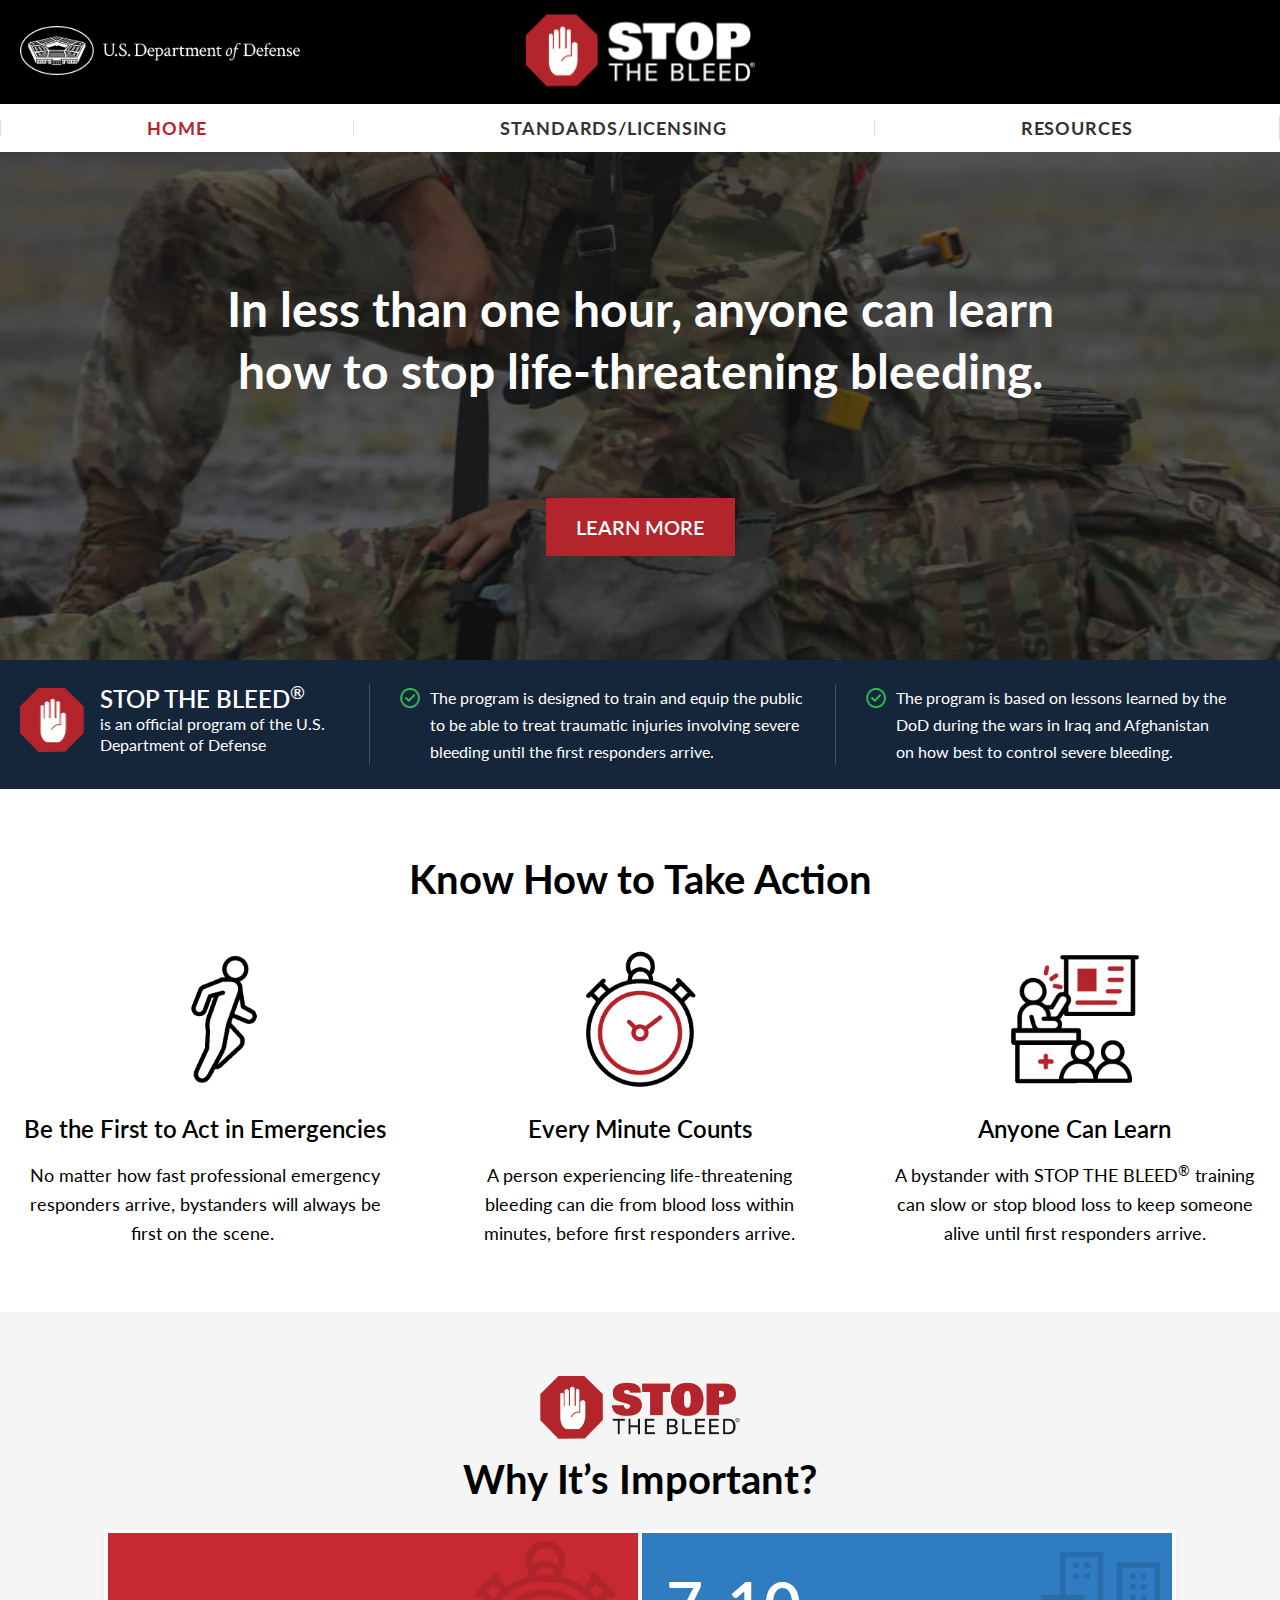
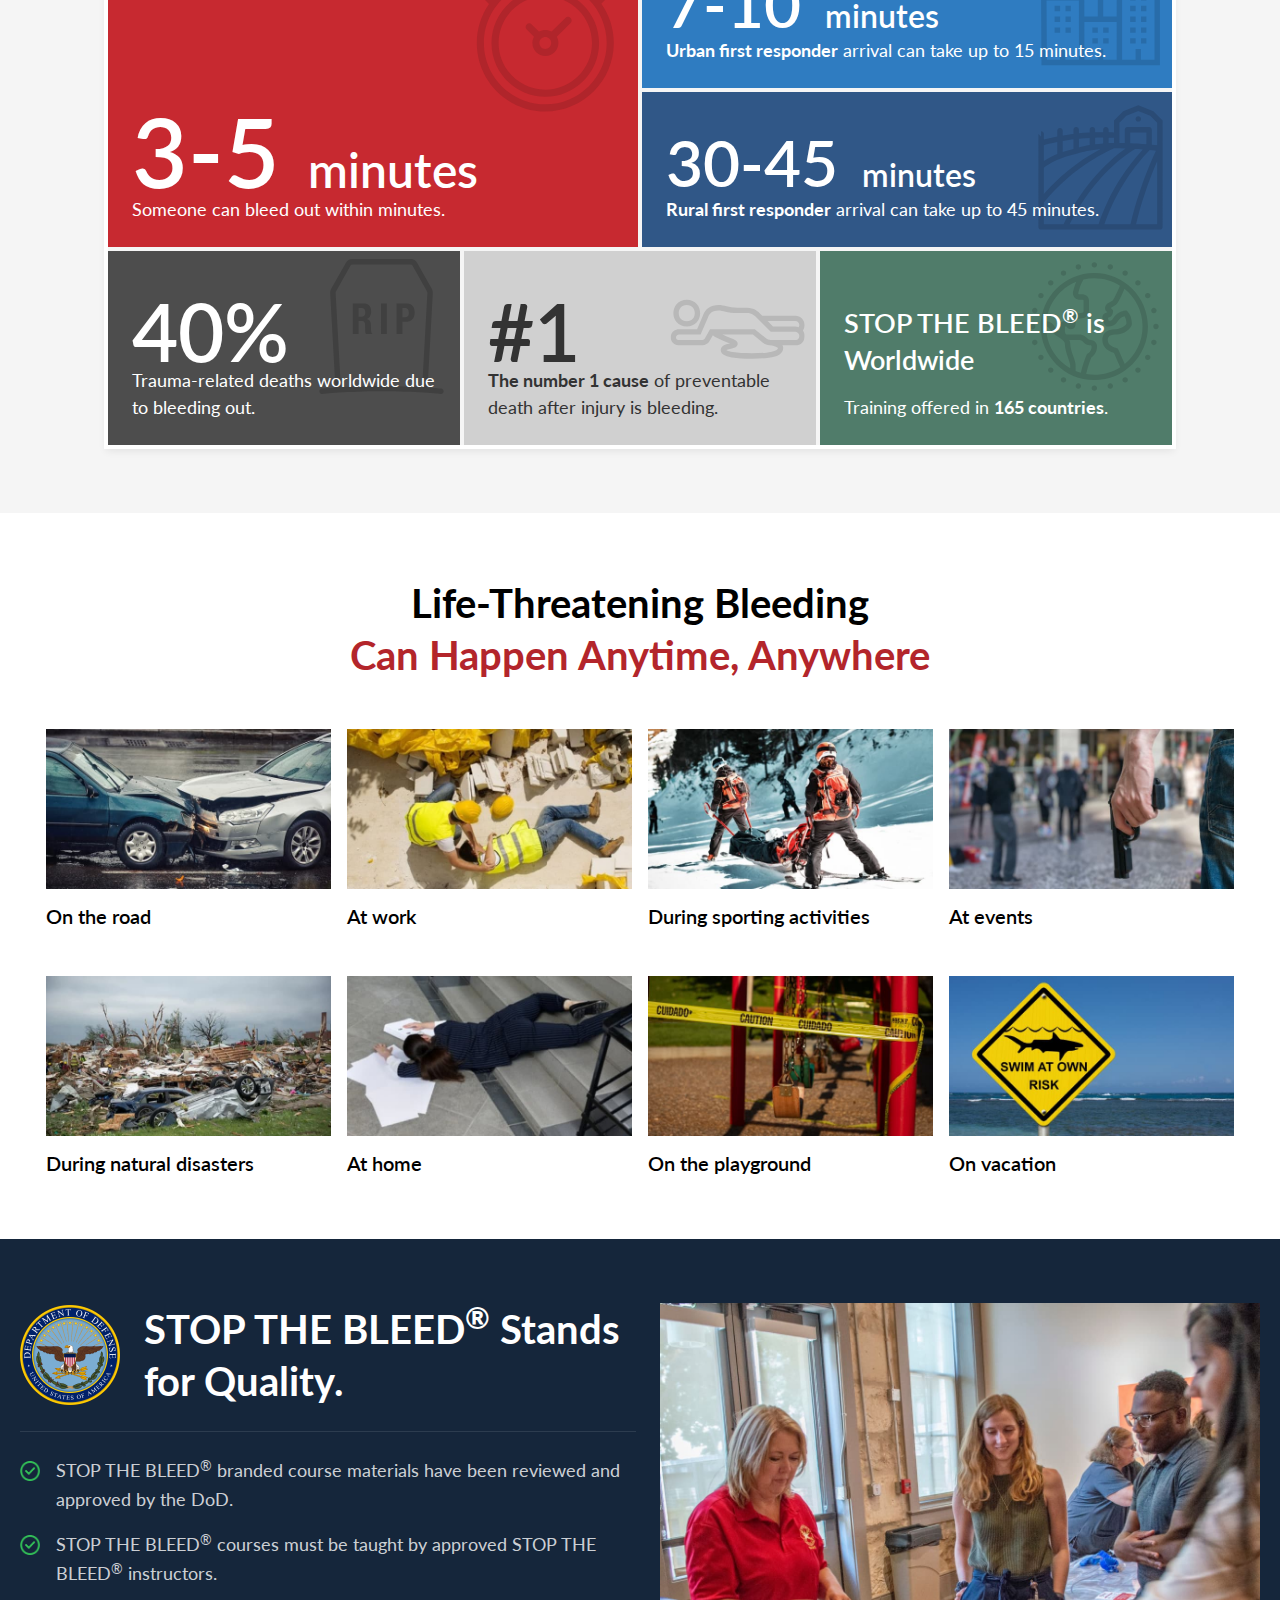
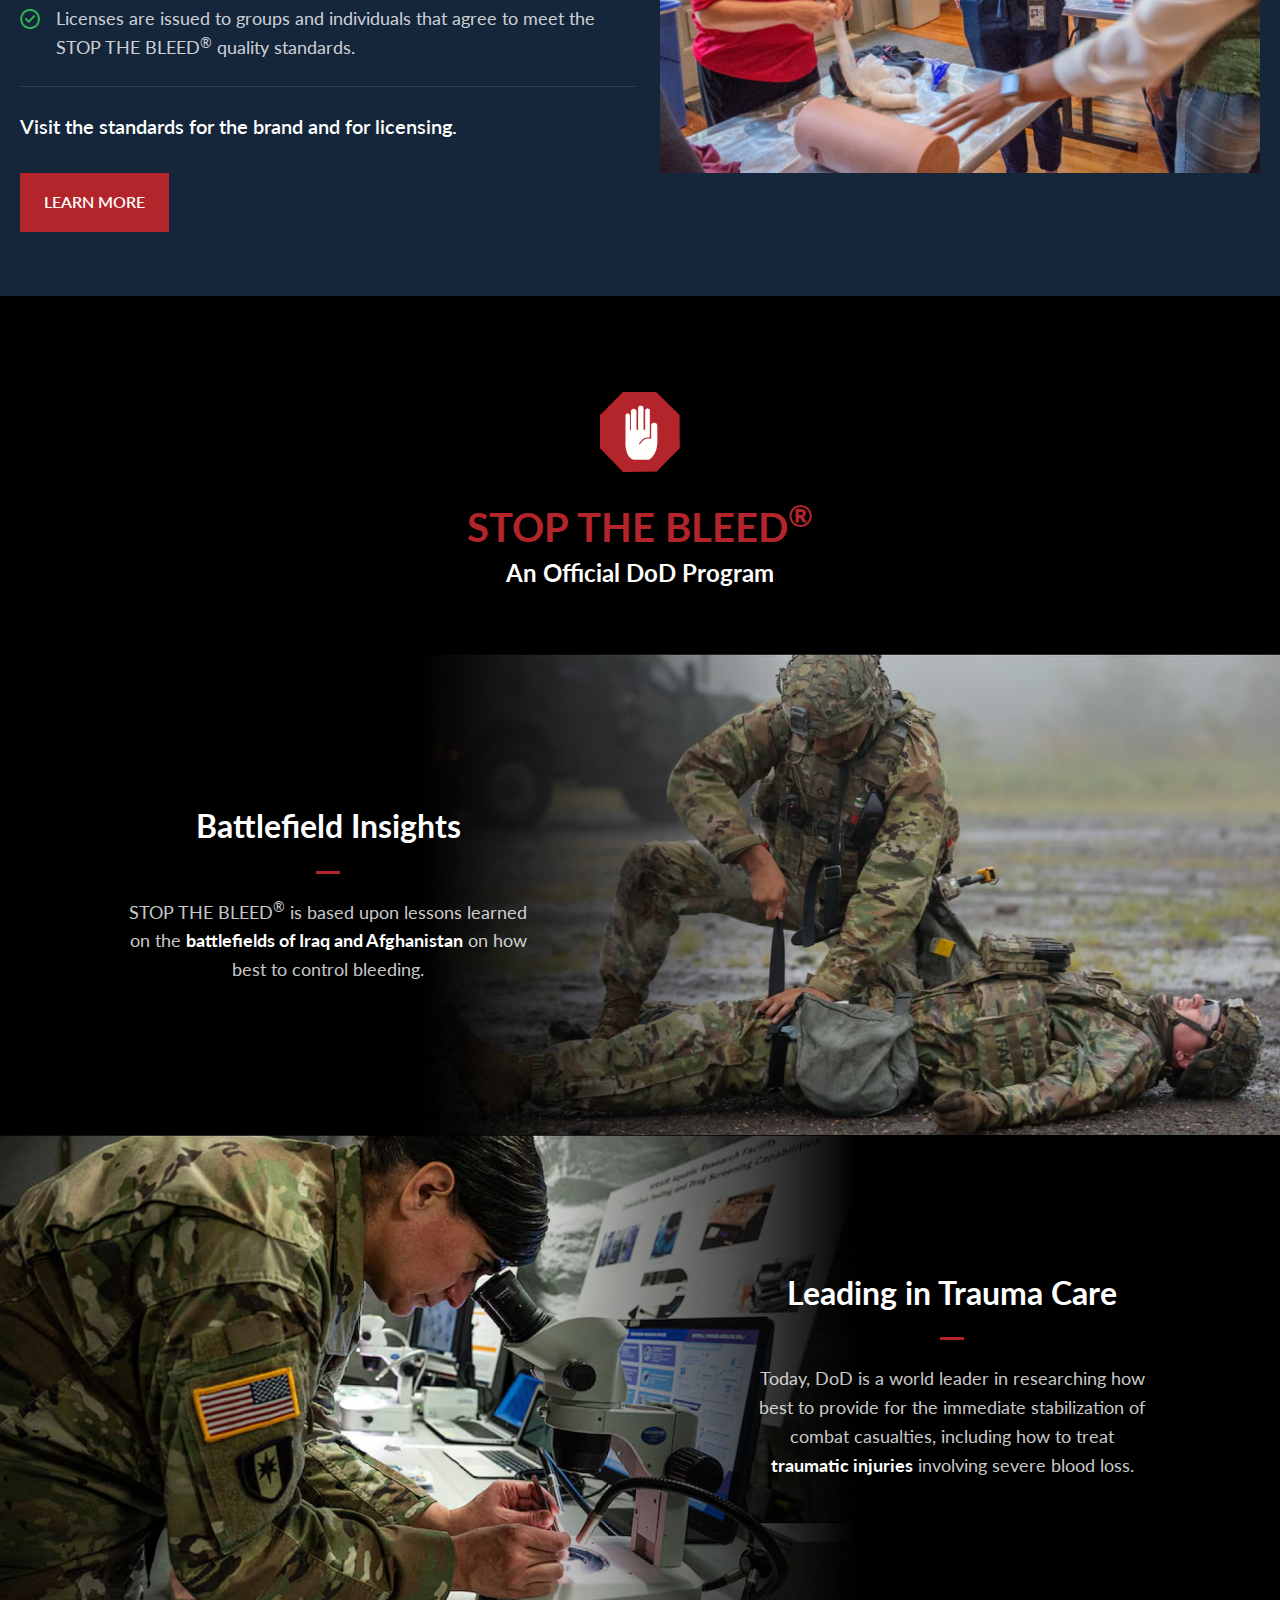
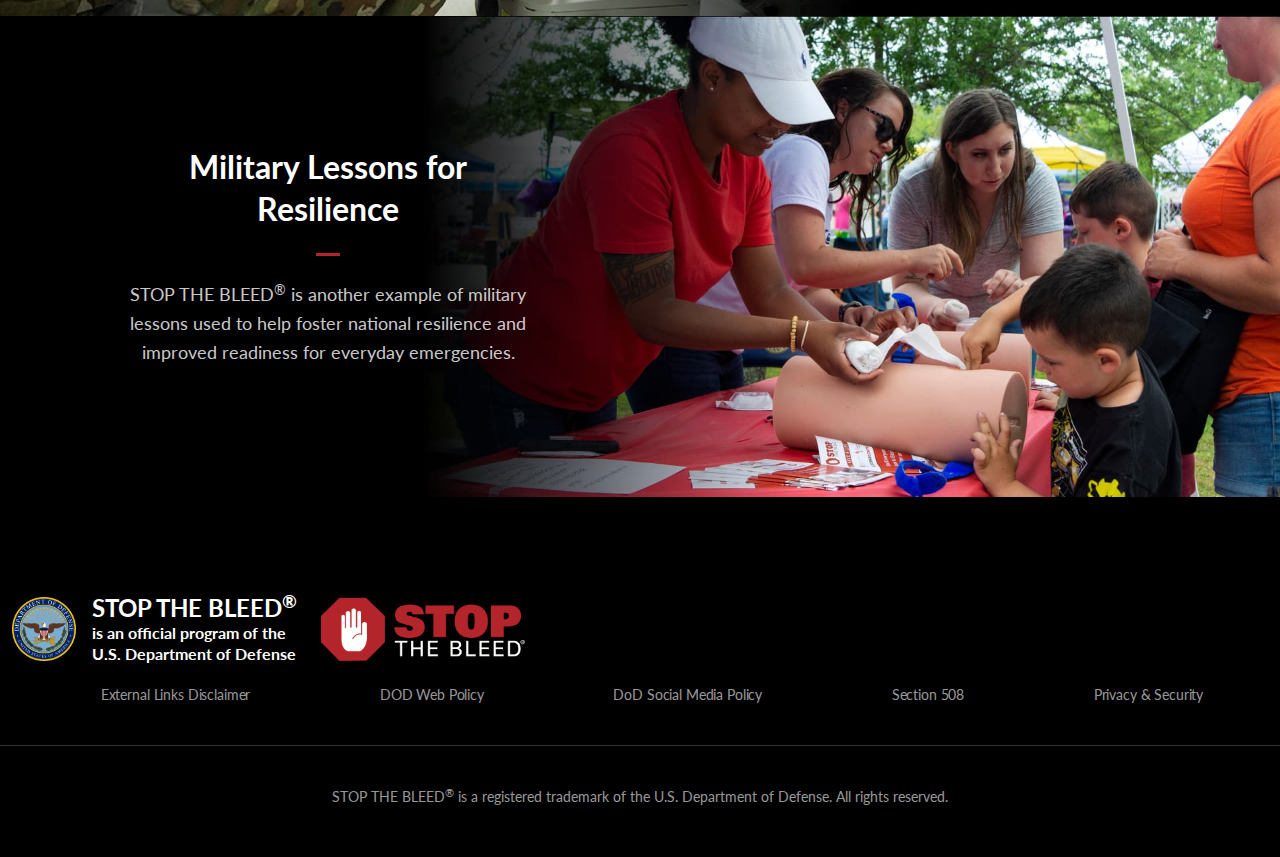
==== index.html @ 4633b347 "experimenting link tag (latest)" ====
<!doctype html>
<html lang="en-US">
<head>
<!-- Google Tag Manager -->
<script>(function(w,d,s,l,i){w[l]=w[l]||[];w[l].push({'gtm.start':
new Date().getTime(),event:'gtm.js'});var f=d.getElementsByTagName(s)[0],
j=d.createElement(s),dl=l!='dataLayer'?'&l='+l:'';j.async=true;j.src=
'https://www.googletagmanager.com/gtm.js?id='+i+dl;f.parentNode.insertBefore(j,f);
})(window,document,'script','dataLayer','GTM-W4WP4XMF');</script>
<!-- End Google Tag Manager -->
<meta charset="UTF-8">
<title>DoD STOP THE BLEED®</title>
<meta name="description" content="STOP THE BLEED® is an official program of the U.S. Department of Defense (DoD)">
<meta name="keywords" content="STOP THE BLEED®, U.S. Department of Defense, DoD">
<meta name="viewport" content="width=device-width,initial-scale=1.0">
<meta name="format-detection" content="telephone=no,email=no,address=no">
<link rel="icon" href="https://www.dodstopthebleed.org/img/favicon.ico" />
<link rel="apple-touch-icon" href="https://www.dodstopthebleed.org/img/favicon.png" />
<link rel="canonical" href="https://www.dodstopthebleed.org/" />

<!-- OGP -->
<meta property="og:url" content="https://www.dodstopthebleed.org">
<meta property="og:type" content="website">
<meta property="og:title" content="DoD STOP THE BLEED®">
<meta property="og:description" content="STOP THE BLEED® is an official program of the U.S. Department of Defense (DoD)">
<meta property="og:site_name" content="DoD STOP THE BLEED®">
<meta property="og:image" content="https://www.dodstopthebleed.org/img/stbimg.jpg">
<meta property="og:locale" content="en_US">

<!-- Import Google Fonts -->
<style>
@import url('https://fonts.googleapis.com/css2?family=Lato:ital,wght@0,100;0,300;0,400;0,700;0,900;1,100;1,300;1,400;1,700;1,900&display=swap');
</style>

<!-- Import CSS -->
<link href="css/reset.css" rel="stylesheet" type="text/css">
<link href="css/style.css" rel="stylesheet" type="text/css">

<!-- Import jquery and scripts --> 
<script src="https://code.jquery.com/jquery-1.12.4.min.js"></script> 
<script src="js/menu.js"></script>
<!-- Google tag (gtag.js) -->
<script async src="https://www.googletagmanager.com/gtag/js?id=G-KY23160KFX"></script>
<script>
  window.dataLayer = window.dataLayer || [];
  function gtag(){dataLayer.push(arguments);}
  gtag('js', new Date());

  gtag('config', 'G-KY23160KFX');
</script>
</head>
<body>
<!-- Google Tag Manager (noscript) -->
<noscript><iframe src="https://www.googletagmanager.com/ns.html?id=GTM-W4WP4XMF"
height="0" width="0" style="display:none;visibility:hidden"></iframe></noscript>
<!-- End Google Tag Manager (noscript) -->
<!-- modal window -->  
<div class="menu-icon"><img src="img/menu_icon.svg" alt="menu"/></div>
<div class="slide_modal">
  <nav class="slide-menu">
    <button class="close-btn"><img src="img/close_icon.svg" alt="Close the menu"/></button>
    <ul>
      <li><a href="index.html" title="DoD STOP THE BLEED® - Home"　ontouchstart>Home</a></li>
      <li><a href="dod-stop-the-bleed-standards.html" title="DoD STOP THE BLEED® - Standards/Licenses" ontouchstart>Standards/Licensing</a></li>
      <li><a href="dod-stop-the-bleed-resources.html" title="DoD STOP THE BLEED® - Resources" ontouchstart>Resources</a></li>
    </ul>
    <ul>
      <li><a href="dod-stop-the-bleed-external-links-disclaimer.html" title="Links Disclaimer">External Links Disclaimer</a></li>
      <li><a href="https://dodcio.defense.gov/DoD-Web-Policy/" title="DOD Web Policy">DOD Web Policy</a></li>
      <li><a href="https://www.defense.gov/social-media-policy/" target="_blank" title="DoD Social Media Policy" >DoD Social Media Policy</a></li>
      <li><a href="https://dodcio.defense.gov/DoDSection508/Std_Stmt.aspx" target="_blank" title="Section 508" >Section 508</a></li>
      <li><a href="dod-stop-the-bleed-privacy-security.html" title="Privacy and Security">Privacy &amp; Security</a></li>
    </ul>
    <div class="dodstb">
      <p><span class="title">STOP THE BLEED<sup>&#174;</sup></span>is an official program of the U.S. Department of Defense</p>
    </div>
    <p class="copy">STOP THE BLEED<sup>&#174;</sup> is a registered trademark of the U.S. Department of Defense. All rights reserved.</p>
  </nav>
</div>
<div class="header">
  <div class="dodlogo"><a href="https://www.defense.gov/" title="U.S. Department of Defense"><img src="img/logo_dod.png" width="734" height="128" alt="U.S. Department of Defense"></a></div>
  <div class="stblogo"><a href="index.html" title="DoD STOP THE BLEED®"><img src="img/logo_stb.png" width="462" height="144" alt=""></a></div>
</div>
<div class="header_menu">
  <ul>
    <li class="active"><strong>Home</strong></li>
    <li><a href="dod-stop-the-bleed-standards.html" title="DoD STOP THE BLEED® - Standards/Licenses"><strong>Standards/Licensing</strong></a></li>
    <li><a href="dod-stop-the-bleed-resources.html" title="DoD STOP THE BLEED® - Resources"><strong>Resources</strong></a></li>
  </ul>
</div>
<div class="main_cont">
  <h1>In less than one hour, anyone can learn <br>
    how to stop life-threatening bleeding.</h1>
  <p><a class="red-button" href="dod-stop-the-bleed-resources.html" title="DoD STOP THE BLEED® - Resources">Learn more</a></p>
  <div class="main_points">
    <div class="child"> <img src="img/stb_icon.png" width="129" height="128" alt="">
      <p><span class="title">STOP THE BLEED<sup>&#174;</sup></span>is an official program of the U.S. Department of Defense</p>
    </div>
    <div class="child">
      <p>The program is designed to train and equip the public to be able to treat traumatic injuries involving severe bleeding until the first responders arrive. </p>
    </div>
    <div class="child">
      <p>The program is based on lessons learned by the DoD during the wars in Iraq and Afghanistan on how best to control severe bleeding.</p>
    </div>
  </div>
</div>
<div class="takeaction">
  <h2>Know How to Take Action</h2>
  <div> <img src="img/index/action-1.gif" width="500" height="500" alt="Be the First to Act in Emergencies" title="Be the First to Act in Emergencies">
    <h3>Be the First to Act in Emergencies</h3>
    <p>No matter how fast professional emergency responders arrive, bystanders will always be first on the scene. </p>
  </div>
  <div> <img src="img/index/action-2.gif" width="500" height="500" alt="Every Minute Counts" title="Every Minute Counts">
    <h3>Every Minute Counts</h3>
    <p>A person experiencing life-threatening bleeding can die from blood loss within minutes, before first responders arrive.</p>
  </div>
  <div> <img src="img/index/action-3.gif" width="500" height="500" alt="Anyone Can Learn" title="Anyone Can Learn">
    <h3>Anyone Can Learn</h3>
    <p>A bystander with STOP THE BLEED<sup>&#174;</sup> training can slow or stop blood loss to keep someone alive until first responders arrive.</p>
  </div>
</div>
<div class="whyimportant"> <img class="stb" src="img/index/stb.png" width="703" height="220" alt="STOP THE BLEED®" title="DoD STOP THE BLEED®">
  <h2>Why It’s Important?</h2>
  <div class="container">
    <div class="important1">
      <h3><span>3-5</span> minutes</h3>
      <p>Someone can bleed out within minutes.</p>
    </div>
    <div class="important2">
      <h3><span>7-10</span> minutes</h3>
      <p><strong>Urban first responder</strong> arrival can take up to 15 minutes.</p>
    </div>
    <div class="important3">
      <h3><span>30-45</span> minutes</h3>
      <p><strong>Rural first responder</strong> arrival can take up to 45 minutes.</p>
    </div>
    <div class="important4">
      <h3><span>40%</span></h3>
      <p>Trauma-related deaths worldwide due to bleeding out.</p>
    </div>
    <div class="important5">
      <h3><span>#1</span></h3>
      <p><strong>The number 1 cause</strong> of preventable death after injury is bleeding.</p>
    </div>
    <div class="important6">
      <h3><span>STOP THE BLEED<sup>&#174;</sup> is Worldwide</span></h3>
      <p>Training offered in <strong>165 countries</strong>.</p>
    </div>
  </div>
</div>
<div class="ltb">
  <h2>Life-Threatening Bleeding <span>Can Happen Anytime, Anywhere</span></h2>
  <ul>
    <li><img src="img/index/threat_1.jpg" width="616" height="346" alt="The image for On the road" title="On the road">On the road</li>
    <li><img src="img/index/threat_2.jpg" width="616" height="346" alt="The image for At work" title="At work">At work</li>
    <li><img src="img/index/threat_3.jpg" width="616" height="346" alt="The image for During sporting activities" title="During sporting activities">During sporting activities</li>
    <li><img src="img/index/threat_4.jpg" width="616" height="346" alt="The image for At events" title="At events">At events</li>
    <li><img src="img/index/threat_5.jpg" width="616" height="346" alt="The image for During natural disasters" title="During natural disasters">During natural disasters</li>
    <li><img src="img/index/threat_6.jpg" width="616" height="346" alt="The image for At home" title="At home">At home</li>
    <li><img src="img/index/threat_7.jpg" width="616" height="346" alt="The image for On the playground" title="On the playground">On the playground</li>
    <li><img src="img/index/threat_8.jpg" width="616" height="346" alt="The image for On vacation" title="On vacation">On vacation</li>
  </ul>
</div>
<div class="quality">
  <div>
    <h2>STOP THE BLEED<sup>&#174;</sup> Stands for Quality.</h2>
    <ul>
      <li>STOP THE BLEED<sup>&#174;</sup> branded course materials have been reviewed and approved by the DoD.</li>
      <li>STOP THE BLEED<sup>&#174;</sup> courses must be taught by approved STOP THE BLEED<sup>&#174;</sup> instructors. </li>
      <li>Licenses are issued to groups and individuals that agree to meet the STOP THE BLEED<sup>&#174;</sup> quality standards.</li>
    </ul>
    <p>Visit the standards for the brand and for licensing. </p>
    <a class="red-button" href="dod-stop-the-bleed-standards.html" title="STOP THE BLEED® Standards and Licensing">Learn more</a> </div>
  <div> <img class="qualityimage" src="img/index/quality.jpg" width="1232" height="964" alt="The image for STOP THE BLEED® Stands for Quality" title="STOP THE BLEED® Stands for Quality"> </div>
</div>
<div class="odp"> <img class="logo" src="img/stb_icon.png" width="129" height="128" alt="">
  <h2>STOP THE BLEED<sup>&#174;</sup> <span>An Official DoD Program</span></h2>
  <div class="first">
    <div>
      <h3>Battlefield Insights</h3>
      <hr>
      <p>STOP THE BLEED<sup>&#174;</sup> is based upon lessons learned on the <strong>battlefields of Iraq and Afghanistan</strong> on how best to control bleeding.
      <img class="dps" src="img/index/program_1.jpg" width="1284" height="723" alt="Battlefield Insights">
      </p>
    </div>
  </div>
  <div class="second">
    <div>
      <h3>Leading in Trauma Care</h3>
      <hr>
      <p>Today, DoD is a world leader in researching how best to provide for the immediate stabilization of combat casualties, including how to treat <strong>traumatic injuries</strong> involving severe blood loss.
      <img class="dps" src="img/index/program_2.jpg" width="1284" height="723" alt="Leading in Trauma Care">
      </p>
    </div>
  </div>
  <div class="third">
    <div>
      <h3>Military Lessons for Resilience</h3>
      <hr>
      <p>STOP THE BLEED<sup>&#174;</sup> is another example of military lessons used to help foster national resilience and improved readiness for everyday emergencies.
      <img class="dps" src="img/index/program_3.jpg" width="1284" height="723" alt="Military Lessons for Resilience">
      </p>
      
    </div>
  </div>
</div>
<footer>
  <div class="cont">
    <div class="footer_dodstb">
      <p><span class="title">STOP THE BLEED<sup>&#174;</sup></span>is an official program of the U.S. Department of Defense</p>
    </div>
    <img src="img/footer_2.png" width="409" height="129" alt="STOP THE BLEED®" title="STOP THE BLEED®">
    <ul>
      <li><a href="dod-stop-the-bleed-external-links-disclaimer.html" title="Links Disclaimer">External Links Disclaimer</a></li>
      <li><a href="https://dodcio.defense.gov/DoD-Web-Policy/" title="DOD Web Policy">DOD Web Policy</a></li>
      <li><a href="https://www.defense.gov/social-media-policy/" target="_blank" title="DoD Social Media Policy" >DoD Social Media Policy</a></li>
      <li><a href="https://dodcio.defense.gov/DoDSection508/Std_Stmt.aspx" target="_blank" title="Section 508" >Section 508</a></li>
      <li><a href="dod-stop-the-bleed-privacy-security.html" title="Privacy and Security">Privacy &amp; Security</a></li>
    </ul>
  </div>
  <hr>
  <p class="copy">STOP THE BLEED<sup>&#174;</sup> is a registered trademark of the U.S. Department of Defense. All rights reserved. </p>
</footer>
</body>
</html>
---- css/style.css ----
@charset "UTF-8";
html {
  background: #000;
  -webkit-font-smoothing: antialiased;
}
head {
  color: #fff;
}
body {
  background: #fff;
  margin: 0 auto;
  font-family: "Lato", sans-serif;
}
footer {
  background: #000;
}
footer ul {
  width: auto;
  text-align: right;
}
h1 {
  font-size: 48px;
  line-height: 62px;
  color: #fff;
  text-align: center;
}
h2 {
  font-size: 40px;
  line-height: 52px;
  color: #000;
  text-align: center;
  margin: 0 auto 24px auto;
}
h3 {
  font-size: 24px;
  line-height: 33px;
  margin: 0 0 16px 0;
  font-weight: 600;
}
p {
  font-size: 18px;
  line-height: 29px;
}
hr {
  border: none;
  border-top: 3px solid rgba(179, 37, 43, 1);
  width: 24px;
  margin: 0 auto 48px;
}
a.red-button {
  display: inline-block;
  background: #B3252B;
  text-decoration: none;
  color: #fff;
  font-weight: 600;
  text-transform: uppercase;
}
a.red-button:hover {
  background: #9E2026;
}
.hide {
  display: none !important;
}
.dps {
  display: none;
}
/* menu for mobile */
.menu-icon, .slide-menu {
  display: none;
}
/* external link modal */
.modal {
  display: none;
  position: fixed;
  z-index: 1;
  left: 0;
  top: 0;
  width: 100%;
  height: 100%;
  overflow: auto;
  background-color: rgba(0, 0, 0, 0.4);
  text-align: center;
}
.modal-content {
  position: absolute;
  top: 50%;
  left: 50%;
  transform: translate(-50%, -50%);
  background-color: #fefefe;
  padding: 48px;
  border: 1px solid #888;
  width: auto;
}
.modal-content div {
  display: flex;
  justify-content: center;
  grid-gap: 0 24px;
  width: 400px;
  margin: 48px auto 0;
}
.modal .close {
  display: inline-block;
  background: #fff;
  border: 1px solid #DCDEDF;
  margin: 0 24px 0 0;
  text-decoration: none;
  text-transform: uppercase;
  font-size: 16px;
  font-weight: 700;
  line-height: 16px;
  letter-spacing: 0.05em;
  color: #000;
  padding: 22px 24px;
}
.modal .close:hover, .modal .close:focus {
  cursor: pointer;
  background: #eee;
}
.modal h2 {
  font-size: 24px;
  line-height: 33px;
}
.modal p:first-of-type {
  margin: 0 auto 32px;
}
/* header */
.header {
  max-width: 1280px;
  background: #000;
  padding: 0 116px;
  height: 104px;
  position: relative;
  display: flex;
  align-items: center;
}
.dodlogo img {
  width: 366px;
  height: auto;
}
.stblogo {
  position: absolute;
  top: 50%;
  left: 50%;
  transform: translate(-50%, -50%);
}
.stblogo img {
  width: 230px;
  height: auto;
}
.header_menu {
  background: rgba(255, 255, 255, 1);
  height: 48px;
  display: flex;
  align-items: center;
}
.header_menu ul {
  margin: 0px auto;
  padding: 0;
  max-width: 1280px;
  height: 24px;
  font-size: 18px;
  font-weight: 500;
  line-height: 16px;
  letter-spacing: 0.05em;
  text-align: center;
  display: flex;
  justify-content: center;
  align-items: center;
  flex-grow: 1;
  border-right: 1px solid #DCDEDF;
  text-transform: uppercase;
}
.header_menu ul a {
  display: block;
  text-decoration: none;
  color: #333;
}
.header_menu ul a:hover {
  color: #B3252B;
}
.header_menu ul li {
  flex-grow: 1;
  height: auto;
  margin: 0;
  list-style: none;
  text-align: center;
  border-left: 1px solid #DCDEDF;
}
.header_menu ul li.active {
  color: #B3252B;
}
/* home -main- */
.main_cont {
  display: block;
  width: 100%;
  margin: 0 auto 96px auto;
  padding: 0;
  background: url("../img/index/home_slide01.jpg");
  background-size: contain;
  text-align: center;
}
.main_cont h1 {
  padding: 126px 0 66px 0;
  margin: 0 auto;
}
.main_cont p {
  line-height: 10px;
}
.main_cont a {
  padding: 24px 30px;
  margin: 0 auto 126px auto;
  font-size: 20px;
}
.main_points {
  width: auto;
  padding: 24px 115px;
  display: flex;
  background: #15263B;
}
.main_points .child {
  display: flex;
  align-items: center;
  width: 495px;
  height: 72px;
  padding: 0 30px;
}
.main_points .child:nth-child(1) {
  width: 333px;
  padding: 0 30px 0 0;
}
.main_points .child:nth-child(2) {
  border-right: 1px solid rgba(255, 255, 255, 0.2);
  border-left: 1px solid rgba(255, 255, 255, 0.2);
}
.main_points .child img {
  width: 64px;
  height: 64px;
  display: inline-block;
}
.main_points .child p {
  font-size: 16px;
  line-height: 27px;
  padding: 0 0 0 30px;
  color: #fff;
  text-align: left;
  background-image: url("../img/check_icon.png");
  background-repeat: no-repeat;
  background-size: 20px 20px;
  background-position: 0 4px;
}
.main_points .child .title {
  display: block;
  font-size: 24px;
  font-weight: 600;
  line-height: 29px;
}
.main_points .child:nth-child(1) p {
  background: none;
  padding: 0 0 0 16px;
  line-height: 21px;
}
/* home -take action- */
.takeaction {
  max-width: 1280px;
  margin: 0 auto 96px auto;
  display: flex;
  flex-wrap: wrap;
  text-align: center;
  gap: 0 64px;
}
.takeaction img {
  max-width: 180px;
  max-height: 180px;
  margin: 0 auto;
}
.takeaction h2 {
  flex-basis: 100%;
  flex-shrink: 0;
}
.takeaction div {
  width: calc((100% - 128px) / 3);
}
/* home -why important- */
.whyimportant {
  max-width: 1280px;
  width: calc(1280px - 216px);
  margin: 0 auto 96px auto;
  background: #F5F5F5;
  padding: 64px 108px;
}
.whyimportant img.stb {
  display: block;
  margin: 0 auto 14px auto;
  width: 350px;
  height: auto;
}
.container {
  display: grid;
  grid-template-columns: 1fr 1fr 1fr 1fr 1fr 1fr;
  grid-template-rows: 155px 155px 194px;
  gap: 4px 4px;
  grid-auto-flow: row;
  grid-template-areas:
    "important1 important1 important1 important2 important2 important2"
    "important1 important1 important1 important3 important3 important3"
    "important4 important4 important5 important5 important6 important6";
  border: 4px solid #fff;
  box-shadow: 0px 4px 8px -2px #00000014;
}
.container div {
  padding: 24px;
  display: grid;
  align-content: flex-end;
}
.container h3 {
  color: #fff;
  margin: 0 0 16px 0;
}
.container p {
  font-size: 18px;
  line-height: 27px;
  color: #fff;
}
.important1 {
  grid-area: important1;
  background: #C72930 url("../img/index/important_1.svg") no-repeat;
  background-size: 178px 178px;
  background-position: top 4px right 4px;
  align-content: flex-end;
}
.important1 h3 {
  font-size: 48px;
  line-height: 80px;
}
.important1 h3 span {
  display: inline-block;
  font-size: 96px;
  margin-right: 16px;
}
.important2 {
  grid-area: important2;
  background: #2F7CC1 url("../img/index/important_2.svg") no-repeat right top;
  background-size: 135px 135px;
  background-position: top 8px right 4px;
}
.important2 h3 {
  font-size: 32px;
  line-height: 32px;
}
.important2 h3 span {
  display: inline-block;
  font-size: 64px;
  margin-right: 16px;
}
.important3 {
  grid-area: important3;
  background: #305787 url("../img/index/important_3.svg") no-repeat right top;
  background-size: 135px 135px;
  background-position: top 8px right 4px;
}
.important3 h3 {
  font-size: 32px;
  line-height: 32px;
}
.important3 h3 span {
  display: inline-block;
  font-size: 64px;
  margin-right: 16px;
}
.important4 {
  grid-area: important4;
  background: #4D4D4D url("../img/index/important_4.svg") no-repeat right top;
  background-size: 135px 135px;
  background-position: top 8px right 11px;
}
.important4 h3 {
  font-size: 80px;
  line-height: 80px;
}
.important5 {
  grid-area: important5;
  background: #D0D0D0 url("../img/index/important_5.svg") no-repeat right top;
  background-size: 135px 135px;
  background-position: top 8px right 11px;
}
.important5 h3, .important5 p {
  color: #333;
}
.important5 h3 {
  font-size: 80px;
  line-height: 80px;
}
.important6 {
  grid-area: important6;
  background: #507C6A url("../img/index/important_6.svg") no-repeat right top;
  background-size: 135px 135px;
  background-position: top 8px right 10px;
}
.important6 h3 {
  font-size: 34px;
  line-height: 44px;
}
/* home -Life-Threatening Bleeding- */
.ltb {
  max-width: 1280px;
  width: auto;
  margin: 0 auto 96px auto;
  padding: 0 116px;
}
.ltb h2 {
  margin: 0 auto 48px auto
}
.ltb h2 span {
  display: block;
  color: #B3252B;
}
.ltb ul {
  display: flex;
  flex-wrap: wrap;
  gap: 48px 16px;
  margin: 0;
  padding: 0;
}
.ltb ul li {
  width: 307.2px;
  list-style: none;
  font-size: 20px;
  font-weight: 600;
  margin: 0;
  padding: 0;
}
.ltb img {
  width: 308px;
  height: auto;
  display: block;
  margin: 0 0 16px 0;
}
/* home -quality- */
.quality {
  max-width: 1512px;
  width: calc(100% - 216px);
  margin: 0 auto;
  background: #15263B;
  padding: 90px 108px;
  display: flex;
  gap: 0 48px;
}
.quality h2 {
  position: relative;
  color: #fff;
  text-align: left;
  padding: 0 0 0 124px;
}
.quality h2:before {
  position: absolute;
  content: "";
  width: 100px;
  height: 100px;
  background: url("../img/dod_seal.png") no-repeat;
  background-size: 100px 100px;
  left: 0px;
  top: 50%;
  transform: translateY(-50%);
}
.quality p {
  color: #fff;
  font-size: 20px;
  line-height: 30px;
  font-weight: 600;
  margin: 0 0 32px 0;
}
.quality ul {
  border-top: 1px solid rgba(255, 255, 255, 0.1);
  border-bottom: 1px solid rgba(255, 255, 255, 0.1);
  padding: 24px 0 8px 0;
  margin: 0 0 24px 0;
}
.quality div ul li {
  font-size: 18px;
  line-height: 29px;
  color: rgba(255, 255, 255, 0.8);
  list-style: none;
  background: url("../img/check_icon.png") no-repeat;
  background-size: 20px 20px;
  background-position: top 5px left 0;
  padding: 0 0 0 36px;
  margin: 0 0 16px 0;
}
.quality a {
  padding: 20px 24px;
  font-size: 16px;
}
.quality .qualityimage {
  width: 616px;
  height: auto;
}
/* home -An Official DoD Program - */
.odp {
  max-width: 1512px;
  width: 100%;
  background: #000;
  padding: 96px 0 48px 0;
  margin: 0 auto;
  text-align: center;
}
.odp img.logo {
  width: 80px;
  height: 80px;
  margin: 0 auto 24px;
}
.odp h2 {
  color: #B3252B;
  font-size: 40px;
  line-height: 56px;
  margin: 0 auto 64px;
}
.odp h2 span {
  display: block;
  color: #fff;
  font-size: 24px;
  line-height: 35px;
}
.odp h3 {
  max-width: 400px;
  font-size: 32px;
  font-weight: 700;
  line-height: 41.6px;
  text-align: center;
  color: #fff;
  margin: 0 auto 24px;
}
.odp hr {
  width: 24px;
  border: none;
  border-top: 3px solid #B3252B;
  margin: 0 auto 24px;
}
.odp p {
  max-width: 400px;
  font-size: 18px;
  font-weight: 400;
  line-height: 28.8px;
  text-align: center;
  color: rgba(255, 255, 255, 0.8);
}
.odp p strong {
  color: rgba(255, 255, 255, 1);
}
.odp div div {
  width: 656px;
  height: 481px;
  display: flex;
  flex-direction: column;
  justify-content: center;
  align-items: center;
}
.odp .first {
  display: flex;
  background: url("../img/index/program_1.jpg") no-repeat right center;
  background-size: 856px 481px;
  justify-content: flex-start;
}
.odp .second {
  display: flex;
  background: url("../img/index/program_2.jpg") no-repeat left center;
  background-size: 856px 481px;
  justify-content: flex-end;
}
.odp .third {
  display: flex;
  background: url("../img/index/program_3.jpg") no-repeat right center;
  background-size: 856px 481px;
  justify-content: flex-start;
}
/* Common items -h1- */
.headerblock {
  display: block;
  width: 100%;
  margin: 0 auto;
  padding: 0;
  background: #333;
  background-size: cover;
  text-align: center;
}
.headerblock h1 {
  padding: 64px 0;
  margin: 0 auto;
}
/* Standards -main- */
.headerblock.standards {
  background: url("../img/standards/standards_h1_bk.jpg");
  background-size: cover;
  margin: 0 auto 96px;
}
/* Standards -Stands for Quality and STB brand - */
.sfq, .stbbrand_cont {
  max-width: 1280px;
  margin: 0 auto 96px;
}
.sfq p, .stblp p {
  max-width: 770px;
  margin: 0 auto 48px auto;
  font-size: 18px;
  font-weight: 400;
  line-height: 28.8px;
  text-align: center;
}
/* Standards -Stands for Quality contents &  STB brand contents- */
.sfq_cont, .stbbrand_cont, .stblp_cont {
  display: flex;
  grid-gap: 0 48px;
  justify-content: space-between;
}
.sfq_cont div, .stbbrand_cont img {
  box-shadow: 0px 4px 8px -2px #00000014;
  border: 1px solid #DCDEDF;
}
.sfq_cont img, .stbbrand_cont h3, .stbbrand_cont p {
  width: 616px;
  height: auto;
}
.sfq_cont h3 {
  font-size: 32px;
  font-weight: 700;
  line-height: 41.6px;
  padding: 32px;
  margin: 0;
}
.sfq_cont ul {
  margin: 0 32px 32px;
  padding: 0;
}
.sfq_cont li {
  font-size: 18px;
  line-height: 28px;
  padding: 0 0 0 30px;
  margin: 0 0 16px 0;
  color: #333;
  text-align: left;
  background-image: url(../img/check_icon.png);
  background-repeat: no-repeat;
  background-size: 20px 20px;
  background-position: 0 4px;
  list-style: none;
}
.sfq_cont li:last-of-type {
  margin: 0;
}
/* Standards -STB brand - */
.stbbrand_cont h3 {
  font-size: 32px;
  font-weight: 700;
  line-height: 41.6px;
  padding: 0 0 16px 0;
  margin: 0;
}
.stbbrand_cont p {
  margin: 0 0 2rem 0;
}
.stbbrand_cont p strong {
  font-size: 20px;
}
.stbbrand_cont p:last-of-type {
  margin: 0;
}
.stbbrand_cont img {
  display: block;
  width: 616px;
  height: auto;
}
.stbbrand_cont .linkbutton, .modal .proceed, .stb_courses_cont .linkbutton {
  display: inline-block;
  background: #B3252B;
  background-image: url("../img/external_light_icon.svg");
  background-repeat: no-repeat;
  background-position: right 20px center;
  background-size: 20px 20px;
  margin: 0 auto;
  text-decoration: none;
  text-transform: uppercase;
  font-size: 16px;
  font-weight: 700;
  line-height: 16px;
  letter-spacing: 0.05em;
  color: #fff;
  padding: 22px 53px 22px 24px;
}
.stbbrand_cont .linkbutton:hover, .modal .proceed:hover, .stb_courses_cont .linkbutton:hover {
  background: #9E2026;
  background-image: url("../img/external_light_icon.svg");
  background-repeat: no-repeat;
  background-position: right 20px center;
  background-size: 20px 20px;
}
/* Standards -STB Licensing Program - */
.stblp {
  margin: 0 auto;
  padding: 95px 115px;
  background: #15263B;
}
.stblp h2, .stblp h3 {
  color: #fff;
  margin: 0 0 2rem 0;
}
.stblp p {
  color: rgba(255, 255, 255, 0.8);
}
.stblp_cont div {
  border: 1px solid rgba(106, 184, 195, 0.3);
  padding: 332px 32px 32px 32px;
  margin: 0 0 96px 0;
}
.stblp_cont div:first-of-type {
  background-image: url("../img/standards/educationallicensee.svg"), url("../img/standards/educationallicensee_bg.jpg");
  background-position: 32px 127px, left top;
  background-repeat: no-repeat, no-repeat;
  background-size: 148px 140px, auto 300px;
  background-color: rgba(106, 184, 195, 0.1);
}
.stblp_cont div:last-of-type {
  background-image: url("../img/standards/instructor.svg"), url("../img/standards/instructor_bg.jpg");
  background-position: 32px 127px, left top;
  background-repeat: no-repeat, no-repeat;
  background-size: 148px 140px, auto 300px;
  background-color: rgba(106, 184, 195, 0.1);
}
.stblp_cont div h3 {
  font-size: 32px;
  font-weight: 700;
  line-height: 41.6px;
  padding: 0 0 16px 0;
  margin: 0;
}
.stblp_cont div p {
  text-align: left;
  color: rgba(255, 255, 255, 0.8);
  margin: 0 0 24px 0;
}
.stblp_cont div p:last-of-type {
  margin: 0;
}
.stblp_cont div p a {
  color: #EE5D56;
}
.stblp_cont div p a:hover {
  color: #EE5D56;
  text-decoration: none;
}
.stblp_links_cont {
  display: flex;
  grid-gap: 0 48px;
  justify-content: center;
}
.stblp_links_cont div {
  display: flex;
  flex-direction: column;
  box-sizing: border-box;
  width: 349.5px;
  background-color: rgba(255, 255, 255, 0.05);
  border: 1px solid rgba(255, 255, 255, 0.15);
  margin: 0 0 46px 0;
  align-content: space-between;
}
.stblp_links_cont div img {
  width: 348px;
  height: 112px;
}
.stblp_links_cont div h3 {
  font-size: 20px;
  font-weight: 700;
  line-height: 32px;
  margin: 0;
  padding: 24px 24px 8px 24px;
}
.stblp_links_cont div p {
  margin: 0;
  padding: 0px 24px 8px 24px;
  text-align: left;
}
.stblp_links_cont div p:first-of-type {
  flex-grow: 1;
}
.stblp_links_cont div a {
  color: rgba(255, 255, 255, 0.6);
  font-size: 16px;
  font-weight: 400;
  line-height: 24px;
  text-decoration: none;
}
.stblp_links_cont div a:hover {
  text-decoration: underline;
}
.stblp_links_cont div a.linkbutton {
  color: #EE5D56;
  display: inline-block;
  background-image: url("../img/external_icon.svg");
  background-repeat: no-repeat;
  background-position: right 20px center;
  background-size: 20px 20px;
  font-size: 18px;
  font-weight: 700;
  line-height: 18px;
  letter-spacing: 0.05em;
  padding: 22px 52px 22px 0px;
  text-transform: uppercase;
}
/* Resources -head section- */
.headerblock.resources {
  background: url("../img/resources/resources_h1_bk.jpg");
  background-size: cover;
}
.resource_message {
  background: #15263B;
  padding: 24px 0;
  margin: 0 auto;
}
.resource_message p {
  max-width: 770px;
  margin: 0 auto;
  color: #fff;
  font-size: 18px;
  line-height: 28.8px;
  text-align: center;
}
/* Resources -Training resources- */
.training_resources {
  background: #fff;
  padding: 96px 116px;
}
.training_resources_cont {
  display: flex;
  grid-gap: 0 48px;
}
.training_resources_cont div * {
  text-align: left;
}
.training_resources_cont div:first-of-type {
  max-width: 728px;
}
.training_resources_cont div p {
  margin: 0 0 24px 0;
}
.training_resources_cont div p strong {
  font-size: 20px;
}
.resources_links_cont {
  display: flex;
  grid-gap: 0 32px;
  justify-content: center;
}
.resources_links_cont div {
  display: flex;
  flex-direction: column;
  box-sizing: border-box;
  max-width: 348px;
  background-color: #F5F5F5;
  border: 1px solid #DCDEDF;
  margin: 24px 0 0 0;
  box-shadow: 0px 4px 8px -2px rgba(0, 0, 0, 0.08);
}
.resources_links_cont div img {
  max-width: 346px;
  border-bottom: 1px solid #DCDEDF;
}
.resources_links_cont div h3 {
  font-size: 20px;
  font-weight: 700;
  line-height: 32px;
  margin: 0;
  padding: 24px 24px 8px 24px;
}
.resources_links_cont div p:first-of-type {
  flex-grow: 1;
}
.resources_links_cont div p {
  margin: 0;
  padding: 0px 24px 8px 24px;
  text-align: left;
}
.resources_links_cont div a {
  color: #333;
  font-size: 16px;
  font-weight: 400;
  line-height: 24px;
  text-decoration: none;
}
.resources_links_cont div a:hover {
  text-decoration: underline;
}
.resources_links_cont div a.linkbutton {
  color: #B3252B;
  display: inline-block;
  background-image: url("../img/external_red_icon.svg");
  background-repeat: no-repeat;
  background-position: right 20px center;
  background-size: 20px 20px;
  font-size: 18px;
  font-weight: 700;
  line-height: 18px;
  letter-spacing: 0.05em;
  padding: 22px 52px 22px 0px;
  text-transform: uppercase;
}
.training_resources_cont div:last-of-type img {
  width: 504px;
  height: auto;
}
/* Resources -Training courses- */
.stb_courses {
  background: #15263B;
  padding: 96px 116px;
}
.stb_courses_initial {
  max-width: 770px;
  margin: 0 auto 48px;
  text-align: center;
}
.stb_courses_initial h2 {
  color: #fff;
}
.stb_courses_initial p {
  color: rgba(255, 255, 255, 0.8);
}
.stb_courses_initial p em {
  color: #EE5D56;
  font-style: normal;
  font-weight: 700;
}
.stb_courses_initial p strong {
  color: #fff;
  font-size: 20px;
}
.stb_courses_initial hr {
  margin: 32px auto;
}
.stb_courses_cont {
  display: flex;
  grid-gap: 0 48px;
  align-content: space-between;
}
.stb_courses_cont div {
  display: flex;
  flex-direction: column;
  box-sizing: border-box;
  max-width: 616px;
  text-align: left;
  background: rgba(255, 255, 255, 0.05);
  border: 1px solid rgba(255, 255, 255, 0.15);
  box-shadow: 0px 4px 8px -2px rgba(0, 0, 0, 0.08);
}
.stb_courses_cont div img {
  width: 615px;
  height: auto;
  margin: 0 0 32px 0;
}
.stb_courses_cont div h3 {
  color: #fff;
  margin: 0 32px 8px;
}
.stb_courses_cont div p:first-of-type {
  flex-grow: 1;
}
.stb_courses_cont div p {
  color: rgba(255, 255, 255, 0.7);
  margin: 0 32px 32px;
}
.stb_courses_cont div p:last-of-type {
  margin: 0 32px 32px;
}
.stb_courses_cont div a {
  color: #EE5D56;
}
.stb_courses_cont .linkbutton {
  margin: 0;
}
/* Others */
.main {
  background: #F5F5F5;
  text-align: center;
  padding: 96px;
}
.main h1, .main p {
  max-width: 770px;
  margin: 0 auto;
  text-align: left;
}
.main h1 {
  color: #000;
  font-size: 40px;
  font-weight: 700;
  line-height: 52px;
  margin: 0 auto 24px;
}
.main p {
  color: #333;
  font-size: 18px;
  font-weight: 400;
  line-height: 28.8px;
  margin: 0 auto 1.4rem;
}
.main a {
  color: #B3252B;
  text-decoration: none;
}
.main a:hover {
  text-decoration: underline;
}
.policy_centered {
  text-align: center !important;
  max-width: 50% !important;
  margin-top: -24px !important;
}
/* footer - */
footer {
  background: #000;
}
footer div.cont {
  width: 1310px;
  margin: 0 auto 40px;
  padding: 48px 0 0 0;
  display: flex;
  flex-wrap: wrap;
  gap: 0 24px;
  align-items: center;
}
.footer_dodstb {
  position: relative;
  width: 285px;
}
.footer_dodstb:before {
  position: absolute;
  content: "";
  width: 64px;
  height: 64px;
  background: url("../img/dod_seal.png") no-repeat;
  background-size: 64px 64px;
  left: 0px;
  top: 50%;
  transform: translateY(-50%);
}
.footer_dodstb p {
  color: #fff;
  font-size: 16px;
  font-weight: 700;
  line-height: 21px;
  text-align: left;
  padding: 0 0 0 80px;
  margin: 0;
}
.footer_dodstb p span.title {
  display: block;
  font-size: 24px;
  font-weight: 700;
  line-height: 29px;
  text-align: left;
}
footer div.cont img {
  width: 204px;
  height: 64px;
}
footer hr {
  width: 1310px;
  border: none;
  border-top: 1px solid rgba(255, 255, 255, 0.2);
  margin: 0 auto 40px;
}
footer ul {
  display: flex;
  gap: 0 32px;
  margin-left: auto;
}
footer ul li {
  list-style: none;
}
footer ul li a {
  font-size: 14px;
  font-weight: 400;
  line-height: 21px;
  letter-spacing: -0.01em;
  color: rgba(255, 255, 255, 0.6);
  text-decoration: none;
}
footer ul li a:hover {
  text-decoration: underline;
}
footer p {
  font-size: 14px;
  font-weight: 400;
  line-height: 17px;
  text-align: center;
  color: rgba(255, 255, 255, 0.6);
  margin: 0 auto 48px;
  flex-basis: 100%;
  flex-shrink: 0;
}
footer .copy {
  width: 60%;
  line-height: 1.4rem;
}
/*** Small devices such as mobile phones ***/
@media only screen and (max-width: 374px) {
  .stblogo img, .dodlogo img {
    width: 80%;
  }
}
@media only screen and (max-width: 895px) {
  .dps {
    display: block;
  }
  .dpl {
    display: none;
  }
  /* Header menu */
  .menu-icon {
    display: block;
    position: absolute;
    top: 24px;
    left: 16px;
    z-index: 100;
    width: 24px;
    height: 24px;
    cursor: pointer;
  }
  .slide_modal {
    display: none;
    position: fixed;
    top: 0;
    left: 0;
    width: 100%;
    height: 100%;
    background-color: rgba(0, 0, 0, 0.5);
    z-index: 1000;
  }
  .slide-menu {
    background-color: #fff;
    position: fixed;
    top: 0;
    left: -265px;
    width: 265px;
    height: 100%;
    padding: 24px 20px;
    transition: left 0.3s ease;
  }
  .slide-menu ul {
    list-style-type: none;
    padding: 0;
    border-top: 1px solid #EBEBEB;
  }
  .slide-menu ul li {
    padding: 0;
  }
  .slide-menu ul li a {
    color: #333;
    text-decoration: none;
    display: block;
    font-size: 18px;
    font-weight: 700;
    line-height: 16px;
    letter-spacing: 0.05em;
    padding: 20px 0;
    text-transform: uppercase;
    border-bottom: 1px solid #EBEBEB;
  }
  .slide-menu ul:last-of-type {
    margin: 16px 0 27px;
    padding: 0 0 9px 0;
    border-top: none;
    border-bottom: 1px solid #EBEBEB;
  }
  .slide-menu ul:last-of-type li a {
    color: #333;
    text-decoration: none;
    display: block;
    font-size: 14px;
    font-weight: 400;
    line-height: 21px;
    letter-spacing: -0.01em;
    padding: 0 0 12px 0;
    text-transform: unset;
    border-bottom: none;
  }
  .slide-menu ul li a:active, slide-menu ul li a:hover {
    background-color: #eee;
  }
  .slide-menu .dodstb {
    position: relative;
    width: auto;
    height: 3.5rem;
    margin: 0 0 24px 0;
  }
  .slide-menu .dodstb:before {
    position: absolute;
    content: "";
    width: 48px;
    height: 48px;
    background: url("../img/dod_seal.png") no-repeat;
    background-size: 48px 48px;
    left: 0px;
    top: 50%;
    transform: translateY(-50%);
  }
  .slide-menu .dodstb p {
    color: #000;
    font-size: 12px;
    font-weight: 700;
    line-height: 18px;
    text-align: left;
    padding: 0 0 0 63px;
    margin: 0;
  }
  .slide-menu .copy {
    width: 225px;
    font-size: 12px;
    font-weight: 400;
    line-height: 19.2px;
    text-align: left;
  }
  .slide-menu .dodstb p span.title {
    display: block;
    font-size: 18px;
    font-weight: 700;
    line-height: 21px;
    text-align: left;
  }
  .close-btn {
    border: none;
    cursor: pointer;
    background: none;
    margin: 0 0 18px 0;
    padding: 0;
  }
  h1 {
    font-size: 28px !important;
    line-height: 41.6px;
  }
  h2 {
    font-size: 28px;
    line-height: 36.4px;
    text-align: left;
    margin: 0 auto 24px;
  }
  hr {
    border: none;
    border-top: 3px solid rgba(179, 37, 43, 1);
    width: 24px;
    margin: 0 auto 48px;
  }
  a.red-button {
    display: inline-block;
    background: #B3252B;
    text-decoration: none;
    color: #fff;
    font-weight: 600;
    text-transform: uppercase;
  }
  a.red-button:hover {
    background: #9E2026;
  }
  /* modal */
  .modal-content {
    padding: 24px;
  }
  .modal-content div {
    grid-gap: 0 24px;
    width: auto;
    margin: 24px auto 0;
  }
  .modal .close {
    padding: 22px 24px;
  }
  /* header */
  .header {
    max-width: unset;
    padding: 0 16px 0 60px;
    height: 72px;
    grid-gap: 18px;
    flex-direction: row-reverse;
    justify-content: flex-end;
  }
  .dodlogo img {
    width: 159px;
    height: auto;
  }
  .stblogo {
    position: relative;
    top: unset;
    left: unset;
    transform: unset;
  }
  .stblogo img {
    width: 127px;
  }
  .header_menu {
    display: none;
  }
  /* home -main- */
  .main_cont {
    width: 100%;
    margin: 0 auto 64px auto;
    padding: 0;
    background: url(../img/index/home_slide01_m.jpg);
    background-size: 100%;
    background-position: center top;
  }
  .main_cont h1 {
    padding: 104px 16px 56px 16px;
    line-height: normal;
  }
  .main_cont p {
    line-height: 10px;
  }
  .main_cont a {
    padding: 24px 30px;
    margin: 0 auto 126px auto;
    font-size: 20px;
  }
  .main_points {
    width: auto;
    padding: 24px 16px 0 16px;
    flex-direction: column;
  }
  .main_points .child {
    display: flex;
    align-items: center;
    width: auto;
    height: auto;
    padding: 20px 0 15px 0;
  }
  .main_points .child:nth-child(1) {
    width: auto;
    padding: 0 16px 18px;
    justify-content: center;
  }
  .main_points .child:nth-child(2) {
    border-top: 1px solid rgba(255, 255, 255, 0.2);
    border-right: none;
    border-left: none;
    border-bottom: 1px solid rgba(255, 255, 255, 0.2);
  }
  .main_points .child img {
    width: 64px;
    height: 64px;
    display: inline-block;
  }
  .main_points .child p {
    font-size: 16px;
    line-height: 27px;
    padding: 0 0 0 30px;
    color: #fff;
    text-align: left;
    background-image: url("../img/check_icon.png");
    background-repeat: no-repeat;
    background-size: 20px 20px;
    background-position: 0 4px;
  }
  .main_points .child .title {
    display: block;
    font-size: 24px;
    font-weight: 600;
    line-height: 29px;
  }
  .main_points .child:nth-child(1) p {
    background: none;
    padding: 0 0 0 16px;
    line-height: 21px;
  }
  /* home -take action- */
  .takeaction {
    max-width: unset;
    margin: 0 auto 64px auto;
    padding: 0 16px;
    text-align: center;
    gap: 0 0;
    flex-direction: column;
  }
  .takeaction img {
    max-width: 120px;
    max-height: 120px;
  }
  .takeaction h2 {
    flex-basis: 100%;
    flex-shrink: 0;
    margin: 0 auto;
  }
  .takeaction h3 {
    font-weight: 700;
  }
  .takeaction div {
    width: auto;
    margin: 0 auto 32px;
  }
  .takeaction div:last-of-type {
    margin: 0 auto;
  }
  /* home -why important- */
  .whyimportant {
    max-width: unset;
    width: auto;
    margin: 0 auto 64px auto;
    padding: 40px 16px;
  }
  .whyimportant img.stb {
    display: none;
  }
  .container {
    grid-template-columns: auto;
    grid-template-rows: auto;
    grid-template-areas:
      "important1"
      "important2"
      "important3"
      "important4"
      "important5"
      "important6";
    border: none;
  }
  .container div {
    padding: 28px 16px 15px;
  }
  .container h3 {
    margin: 0 0 12px 0;
  }
  .container p {
    font-size: 16px;
    line-height: 26px;
  }
  .important1 {
    background-size: 80px 80px;
    background-position: top 8px right 0px;
  }
  .important1 h3 {
    font-size: 24px;
    line-height: 24px;
  }
  .important1 h3 span {
    font-size: 48px;
    margin-right: 8px;
  }
  .important2 {
    background-size: 80px 80px;
    background-position: top 8px right 4px;
  }
  .important2 h3 {
    font-size: 24px;
    line-height: 24px;
  }
  .important2 h3 span {
    font-size: 48px;
    margin-right: 8px;
  }
  .important3 {
    background-size: 80px 80px;
    background-position: top 8px right 4px;
  }
  .important3 h3 {
    font-size: 24px;
    line-height: 24px;
  }
  .important3 h3 span {
    font-size: 48px;
    margin-right: 8px;
  }
  .important4 {
    padding: 16px 16px 15px !important;
    background-size: 80px 80px;
    background-position: top 8px right 11px;
  }
  .important4 p {
    font-size: 18px;
    line-height: 27px;
  }
  .important4 h3 {
    font-size: 48px;
    line-height: 48px;
  }
  .important5 {
    padding: 16px 16px 15px !important;
    background-size: 80px 80px;
    background-position: top 8px right 11px;
  }
  .important5 h3 {
    font-size: 48px;
    line-height: 48px;
  }
  .important6 {
    padding: 20px 16px 25px !important;
    background-size: 80px 80px;
    background-position: top 8px right 10px;
  }
  .important6 h3 {
    font-size: 24px;
    line-height: 24px;
  }
  /* home -Life-Threatening Bleeding- */
  .ltb {
    max-width: unset;
    width: auto;
    margin: 0 auto 64px auto;
    padding: 0 16px;
  }
  .ltb h2 {
    margin: 0 auto 32px auto
  }
  .ltb ul {
    gap: 24px 16px;
  }
  .ltb ul li {
    width: calc(50% - 8px);
    font-size: 16px;
    line-height: 25.6px;
    margin: 0;
    padding: 0;
  }
  .ltb img {
    width: 100%;
    margin: 0 0 8px 0;
  }
  /* home -quality- */
  .quality {
    max-width: unset;
    width: auto;
    margin: 0 auto;
    padding: 64px 16px;
    gap: 0;
    flex-direction: column;
  }
  .quality h2 {
    padding: 0 0 0 68px;
    background-size: 56px 56px;
    height: auto;
  }
  .quality h2:before {
    width: 56px;
    height: 56px;
    background-size: 56px 56px;
    left: 0px;
  }
  .quality p {
    color: #fff;
    font-size: 20px;
    line-height: 30px;
    font-weight: 600;
    margin: 0 0 32px 0;
  }
  .quality .qualityimage {
    width: 100%;
    margin: 64px auto 0;
  }
  /* home -An Official DoD Program - */
  .odp {
    max-width: unset;
    width: 100%;
    margin: 0 auto;
    padding: 64px 0;
  }
  .odp img.logo {
    width: 56px;
    height: auto;
    margin: 0 auto 16px;
  }
  .odp h2 {
    font-size: 28px;
    line-height: 39px;
    margin: 0 auto 32px;
    text-align: center;
  }
  .odp h2 span {
    font-size: 20px;
    line-height: 28px;
  }
  .odp h3 {
    max-width: unset;
    font-size: 24px;
    line-height: 31px;
    margin: 0 auto 24px;
  }
  .odp hr {
    width: 24px;
    border: none;
    border-top: 3px solid #B3252B;
    margin: 0 auto 24px;
  }
  .odp p {
    max-width: unset;
    font-size: 18px;
    font-weight: 400;
    line-height: 28.8px;
    text-align: center;
    padding: 0 16px 0 16px;
  }
  .odp > div {
    margin: 0 auto 32px;
  }
  .odp > div:last-of-type {
    margin: 0 auto;
  }
  .odp div div {
    width: auto;
    height: auto;
  }
  .odp .first, .odp .second, .odp .third {
    background: none;
    height: auto;
    flex-wrap: wrap;
    align-content: flex-start;
  }
  .odp .first img, .odp .second img, .odp .third img {
    width: calc(100% + 32px);
    height: auto;
    display: inline-block;
    margin: 0 0 0 -16px;
    padding: 24px 0 0 0;
  }
  /* Common items -h1- */
  .headerblock {
    display: block;
    width: 100%;
    margin: 0 auto;
    padding: 0;
    background: #333;
    background-size: cover;
    text-align: center;
  }
  .headerblock h1 {
    padding: 32px 16px;
    margin: 0 auto;
    max-width: 343px;
    font-size: 28px;
    line-height: 36.4px;
  }
  /* Standards -main- */
  .headerblock.standards {
    margin: 0 auto 64px;
    background: url("../img/standards/standards_h1_m_bk.jpg");
    background-size: cover;
  }
  /* Standards -Stands for Quality and STB brand - */
  .sfq, .stbbrand_cont {
    margin: 0 auto;
    padding: 0 16px 64px 16px;
  }
  .sfq h2, .stbbrand_cont h2 {
    text-align: left;
  }
  .sfq hr, .stbbrand_cont hr {
    display: none;
  }
  .sfq p, .stblp p {
    max-width: 770px;
    margin: 0 auto 32px auto;
    font-size: 18px;
    font-weight: 400;
    line-height: 28.8px;
    text-align: left;
  }
  /* Standards -Stands for Quality contents &  STB brand contents- */
  .sfq_cont, .stbbrand_cont, .stblp_cont {
    grid-gap: 24px 0px;
    flex-direction: column;
  }
  .sfq_cont img, .stbbrand_cont h3, .stbbrand_cont p {
    width: 100%;
  }
  .sfq_cont h3 {
    font-size: 24px;
    line-height: 31.2px;
    padding: 20px 20px 24px 20px;
  }
  /* Standards -STB brand - */
  .stbbrand_cont h3 {
    padding: 0 0 16px 0;
    font-size: 24px;
    line-height: 36px;
  }
  .stbbrand_cont p {
    margin: 0 0 2rem 0;
  }
  .stbbrand_cont p strong {
    font-size: 20px;
  }
  .stbbrand_cont p:last-of-type {
    margin: 0 0 20px 0;
  }
  .stbbrand_cont img {
    width: 100%;
    padding: 0;
  }
  /* Standards -STB Licensing Program - */
  .stblp {
    padding: 64px 16px 40px;
  }
  .stblp h2, .stblp h3 {
    color: #fff;
    margin: 0 0 2rem 0;
  }
  .stblp p {
    color: rgba(255, 255, 255, 0.8);
  }
  .stblp hr {
    margin: 0 auto 32px;
  }
  .stblp_cont {
    justify-content: center;
    flex-wrap: wrap;
    flex-direction: row;
  }
  .stblp_cont div {
    padding: 332px 32px 32px 32px;
    margin: 0;
    max-width: 406px;
  }
  .stblp_cont div:first-of-type, .stblp_cont div:last-of-type {
    background-position: 32px 52px, left top;
    background-size: 148px 140px, auto 214px;
    padding: 235px 16px 20px;
  }
  .stblp_cont div:last-of-type {
    margin: 0 0 48px 0;
  }
  .stblp_cont div h3 {
    font-size: 24px;
    line-height: 40px;
    padding: 0 0 16px 0;
    margin: 0;
  }
  .stblp_cont div p {
    text-align: left;
    margin: 0 0 24px 0;
  }
  .stblp_cont div p:last-of-type {
    margin: 0;
  }
  .stblp_links_cont {
    grid-gap: 24px 0;
    justify-content: center;
    max-width: 600px;
    flex-wrap: wrap;
    margin: 0 auto;
  }
  .stblp_links_cont div {
    margin: 0;
    max-width: 348px;
  }
  .stblp_links_cont div h3 {
    font-size: 20px;
    font-weight: 700;
    line-height: 32px;
    margin: 0;
    padding: 24px 24px 8px 24px;
  }
  .stblp_links_cont div p {
    margin: 0;
    padding: 0px 24px 8px 24px;
    text-align: left;
  }
  .stblp_links_cont div p:first-of-type {
    flex-grow: 1;
  }
  .stblp_links_cont div a {
    color: rgba(255, 255, 255, 0.6);
    font-size: 16px;
    font-weight: 400;
    line-height: 24px;
    text-decoration: none;
  }
  .stblp_links_cont div a:hover {
    text-decoration: underline;
  }
  .stblp_links_cont div a.linkbutton {
    color: #EE5D56;
    display: inline-block;
    background-image: url("../img/external_icon.svg");
    background-repeat: no-repeat;
    background-position: right 20px center;
    background-size: 20px 20px;
    font-size: 18px;
    font-weight: 700;
    line-height: 18px;
    letter-spacing: 0.05em;
    padding: 22px 52px 22px 0px;
    text-transform: uppercase;
  }
  /* Resources -head section- */
  .headerblock.resources {
    background: url("../img/resources/resources_h1_m_bk.jpg");
  }
  .resource_message p {
    padding: 0 16px;
    text-align: left;
  }
  /* Resources -Training resources- */
  .training_resources {
    padding: 64px 16px;
  }
  .training_resources_cont {
    grid-gap: unset;
    flex-direction: column;
  }
  .training_resources_cont div * {
    text-align: left;
  }
  .resources_links_cont {
    flex-direction: column;
    flex-wrap: wrap;
    justify-content: center;
    grid-gap: 24px 0;
  }
  .resources_links_cont div {
    max-width: 346px !important;
    margin: 0 auto;
  }
  .resources_links_cont div img {
    max-width: 100%;
  }
  .training_resources_cont div:last-of-type img {
    width: 100%;
  }
  .training_resources_cont div img.lastimg {
    display: none;
  }
  /* Resources -Training courses- */
  .stb_courses {
    padding: 64px 16px;
  }
  .stb_courses_initial {
    max-width: 770px;
    margin: 0 auto 48px;
    text-align: left;
  }
  .stb_courses_initial hr {
    display: none;
  }
  .stb_courses_cont {
    grid-gap: 24px 0;
    flex-wrap: wrap;
    justify-content: center;
  }
  .stb_courses_cont div img {
    width: 100%;
  }
  .stb_courses_cont div h3 {
    color: #fff;
    margin: 0 16px 8px;
  }
  .stb_courses_cont div p:first-of-type {
    flex-grow: 1;
  }
  .stb_courses_cont div p {
    color: rgba(255, 255, 255, 0.7);
    margin: 0 16px 32px;
  }
  .stb_courses_cont div p:last-of-type {
    margin: 0 16px 16px;
  }
  .stb_courses_cont div a {
    color: #EE5D56;
  }
  .stb_courses_cont .linkbutton {
    margin: 0;
  }
  /* footer */
  footer {
    background: #000;
  }
  footer div.cont {
    width: auto;
    padding: 24px 16px 0;
    gap: 0;
    flex-direction: column;
    align-items: flex-start;
  }
  .footer_dodstb {
    position: relative;
    width: auto;
    height: auto;
  }
  .footer_dodstb p {
    color: #fff;
    font-size: 16px;
    font-weight: 700;
    line-height: 21px;
    text-align: left;
    padding: 24px 0 24px 80px;
    margin: 0;
  }
  .footer_dodstb p span.title {
    display: block;
    font-size: 24px;
    font-weight: 700;
    line-height: 29px;
    text-align: left;
  }
  footer div.cont img {
    width: 204px;
    height: 64px;
  }
  footer hr {
    width: auto;
    margin: 0 16px 40px
  }
  footer ul {
    padding: 32px 0 0 0;
    gap: 12px 0;
    margin-left: unset;
    flex-direction: column;
    text-align: left;
  }
  footer ul li {
    list-style: none;
  }
  footer ul li a {
    font-size: 14px;
    font-weight: 400;
    line-height: 21px;
    letter-spacing: -0.01em;
    color: rgba(255, 255, 255, 0.6);
    text-decoration: none;
  }
  footer ul li a:hover {
    text-decoration: underline;
  }
  footer p {
    font-size: 14px;
    font-weight: 400;
    line-height: 17px;
    text-align: center;
    color: rgba(255, 255, 255, 0.6);
    margin: 0 auto 48px;
    flex-basis: 100%;
    flex-shrink: 0;
  }
  footer .copy {
    width: 90%;
  }
  /* other pages */
  .main {
    padding: 40px 16px;
  }
  /* external link modal */
  .modal-content {
    width: 80%;
  }
  .modal h2 {
    text-align: center;
    font-size: 24px;
    line-height: 33px;
  }
  .modal p:first-of-type {
    margin: 0 auto 32px;
  }
  .policy_centered {
    text-align: center !important;
    max-width: unset !important;
  }
}
/*** Medium devices such as Tablets and small desktops ***/
@media only screen and (min-width: 896px) and (max-width: 1512px) {
  .dpl {
    display: none;
  }
  /* header */
  .header {
    max-width: unset;
    width: auto;
    padding: 0 20px;
  }
  .dodlogo img {
    width: 280px;
    height: auto;
  }
  .header_menu ul {
    width: auto;
  }
  .main_cont {
    background-size: cover;
    background-position: top center;
    background-repeat: no-repeat;
    margin: 0 0 64px 0;
    min-height: 620px;
    display: flex;
    flex-direction: column;
    align-content: space-between;
    flex-wrap: wrap;
  }
  .main_cont h1 {
    padding: 126px 0 32px 0;
    margin: 0 auto;
  }
  .main_cont p {
    margin: 64px auto;
    flex-grow: 1;
  }
  .main_cont a {
    margin: 0 auto 40px auto;
  }
  .main_points {
    padding: 24px 20px;
    height: auto;
    align-items: flex-start;
  }
  .main_points p {
    margin: 0;
  }
  .main_points .child {
    width: auto !important;
    height: unset !important;
  }
  .main_points .child:nth-child(1) {
    min-width: 333px;
    width: auto !important;
    padding: 0 16px 0 0;
  }
  /* home -take action- */
  .takeaction {
    width: auto;
    padding: 0 20px;
    margin: 0 auto 64px;
  }
  /* home -why important- */
  .whyimportant {
    width: auto;
    padding: 64px 16px;
    margin: 0 auto 64px;
  }
  .whyimportant img.stb {
    width: 200px;
  }
  .container {
    display: grid;
    max-width: 1064px;
    min-width: 850px;
    width: 100%;
    margin: 0 auto;
  }
  .important1 h3 {
    line-height: 20px;
  }
  .important2 h3, .important3 h3 {
    line-height: 10px;
  }
  .important4 h3, .important5 h3 {
    line-height: 40px;
  }
  .important6 h3 {
    font-size: 27px;
    line-height: 37px;
  }
  /* home -Life-Threatening Bleeding- */
  .ltb {
    max-width: unset;
    width: calc(100% - 40px);
    margin: 0 auto 64px;
    padding: 0 20px;
  }
  .ltb ul {
    justify-content: center;
  }
  .ltb ul li {
    width: 23%;
  }
  .ltb img {
    width: 100%;
  }
  /* home -quality- */
  .quality {
    max-width: unset;
    width: auto;
    padding: 64px 20px;
    grid-gap: 24px;
    justify-content: center;
  }
  .quality div:first-of-type {
    width: 632px;
  }
  .quality .qualityimage {
    width: 100%;
    max-width: 616px;
    height: auto;
  }
  /* Standards -Stands for Quality and STB brand - */
  .sfq_cont, .stbbrand_cont, .stblp_cont {
    grid-gap: 0 24px;
    padding: 0 16px;
    justify-content: center;
  }
  .sfq, .stbbrand_cont {
    width: auto;
    justify-content: space-around;
  }
  .sfq_cont div {
    width: 50%;
    height: auto;
  }
  .sfq_cont img {
    width: 100%;
    height: auto;
  }
  .stblp_cont div {
    width: 50%;
    max-width: 515px;
  }
  .stbbrand_cont div:last-of-type {
    flex-shrink: 1;
  }
  .stbbrand_cont img {
    width: 100%;
    max-width: 616px;
  }
  .stblp {
    padding: 95px 0;
  }
  .stblp_links_cont {
    grid-gap: 0 24px;
  }
  /* Resources -Training resources- */
  .training_resources {
    width: 770px;
    margin: 0 auto;
    padding: 96px 16px;
  }
  .training_resources_cont {
    flex-direction: column;
  }
  .training_resources_cont div:first-of-type {
    max-width: unset;
    width: 100%;
  }
  .training_resources_cont h2, .training_resources_cont p {
    text-align: center;
  }
  .resources_links_cont {
    justify-content: center;
    grid-gap: 24px 0;
    max-width: 750px !important;
    margin: 0 auto;
  }
  .resources_links_cont div {
    max-width: 346px !important;
    margin: 0 auto;
  }
  .resources_links_cont div img {
    max-width: 100%;
  }
  /* Resources -Training courses- */
  .stb_courses_cont {
    grid-gap: 24px;
  }
  .stb_courses_cont div {
    flex-direction: column;
    box-sizing: border-box;
    max-width: 616px;
    width: 50%;
  }
  .stb_courses_cont div img {
    max-width: 616px;
    width: 100%;
  }
  footer {
    width: 100%;
  }
  footer div.cont {
    width: calc(100% - 40px);
    padding: 48px 16px 0 0;
    gap: 20px 24px;
  }
  footer ul {
    margin-left: unset;
    justify-content: space-around;
    flex-grow: 1;
  }
  footer hr {
    width: 100%;
  }
}
/*** Largest devices such as desktops (1280px and up) ***/
@media only screen and (min-width: 1513px) {
  body {
    width: 1512px;
    height: auto;
  }
}
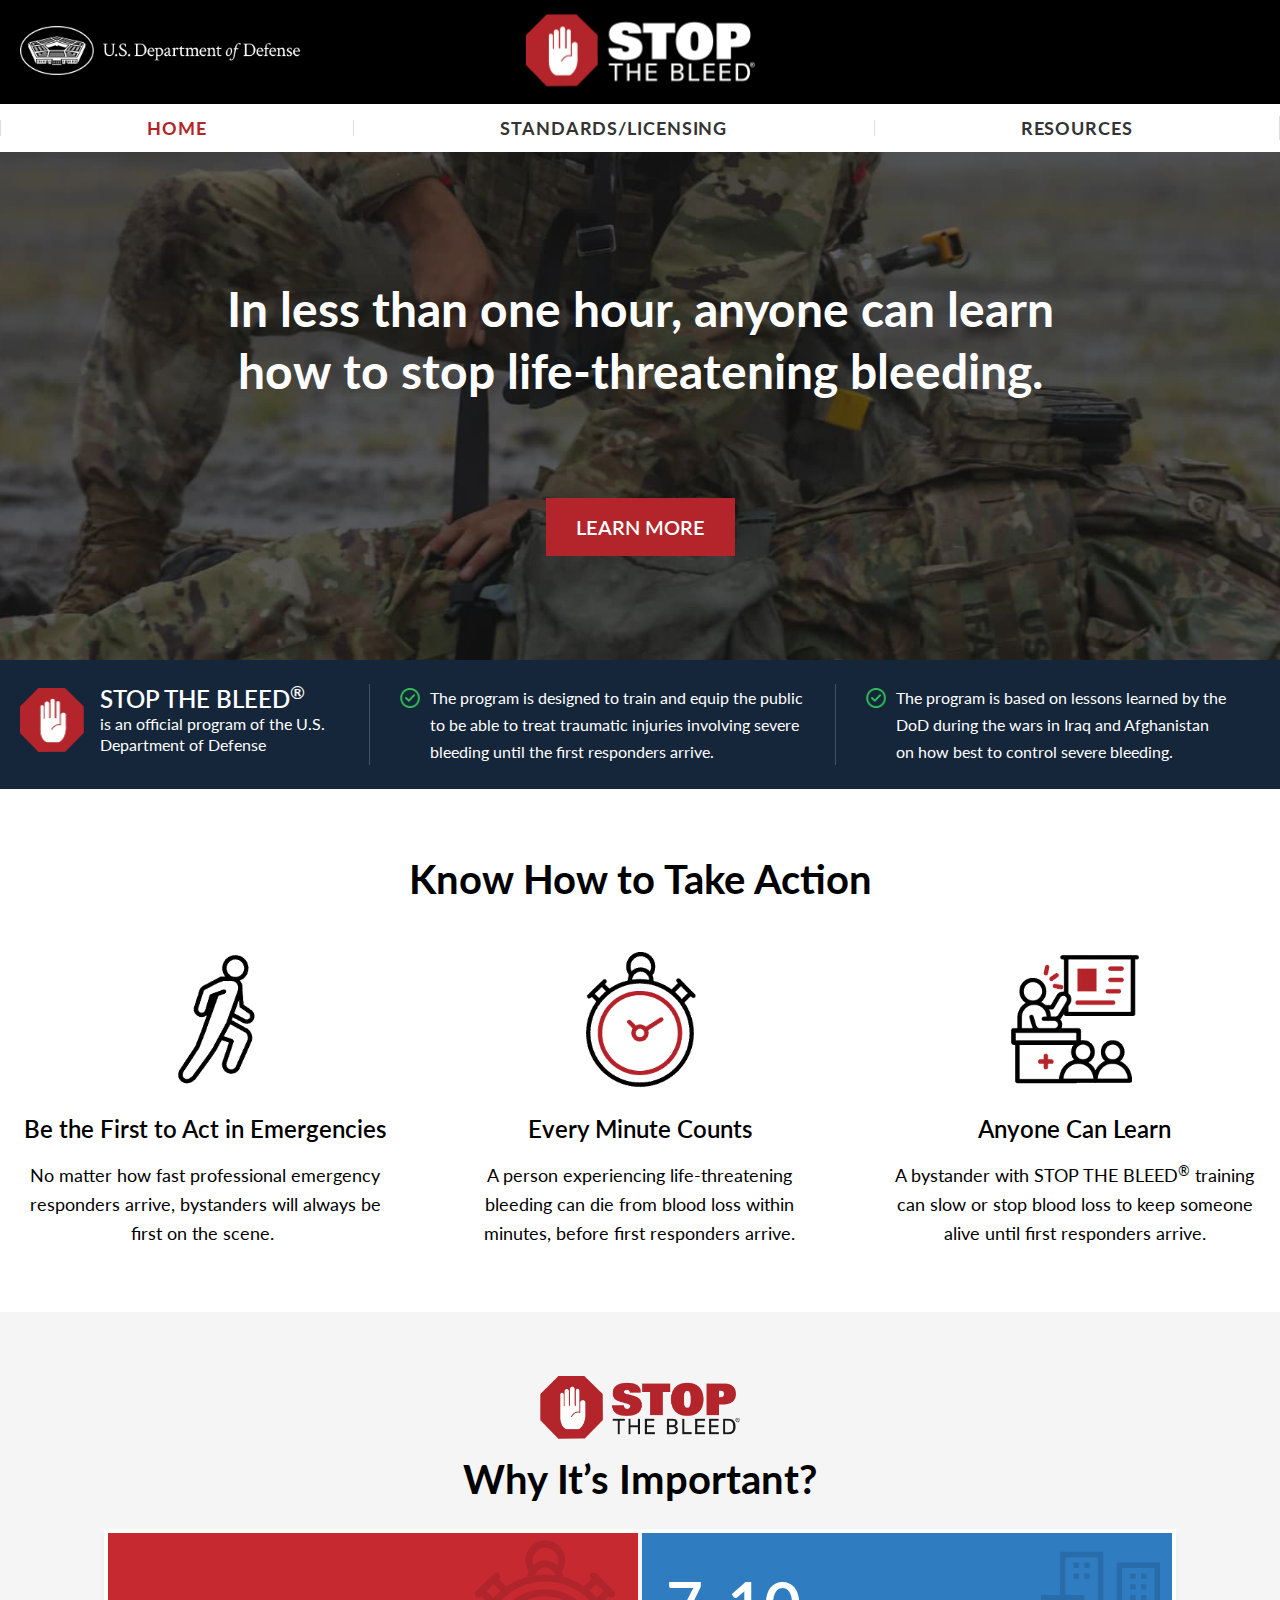
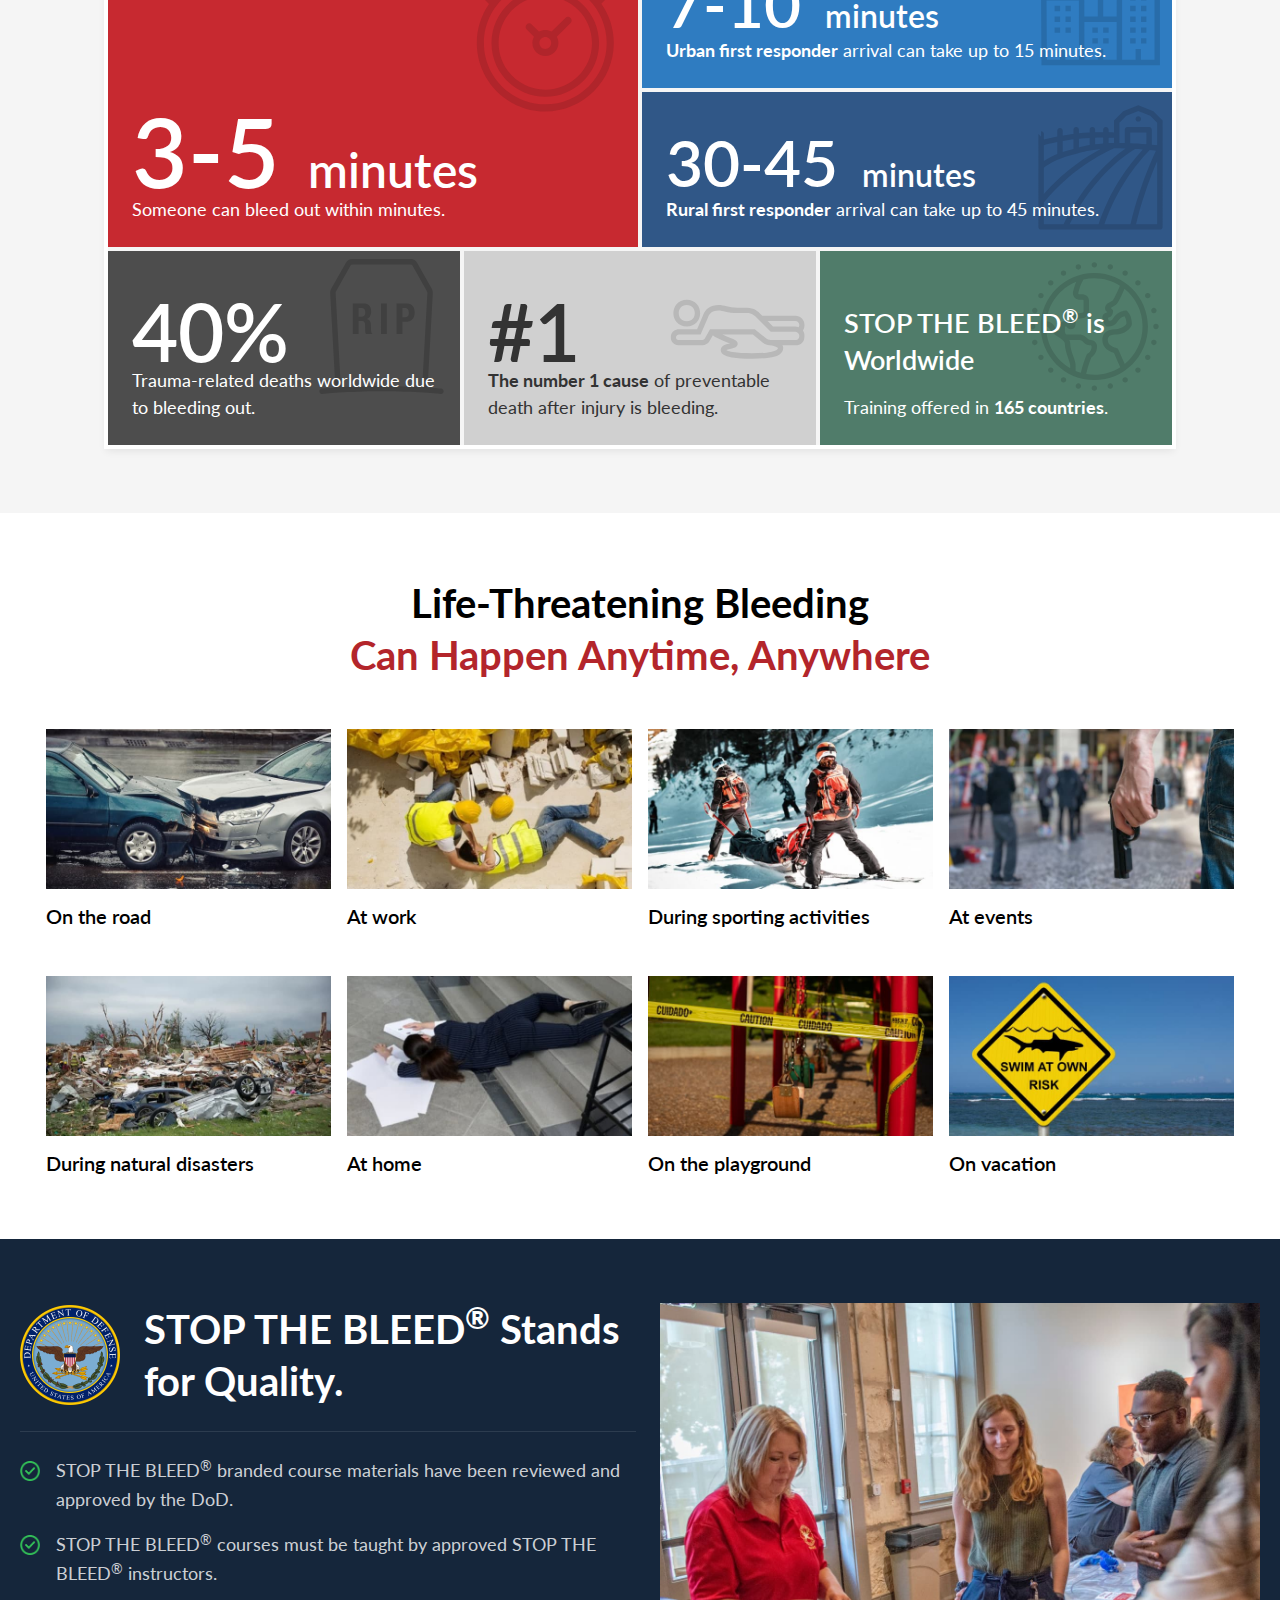
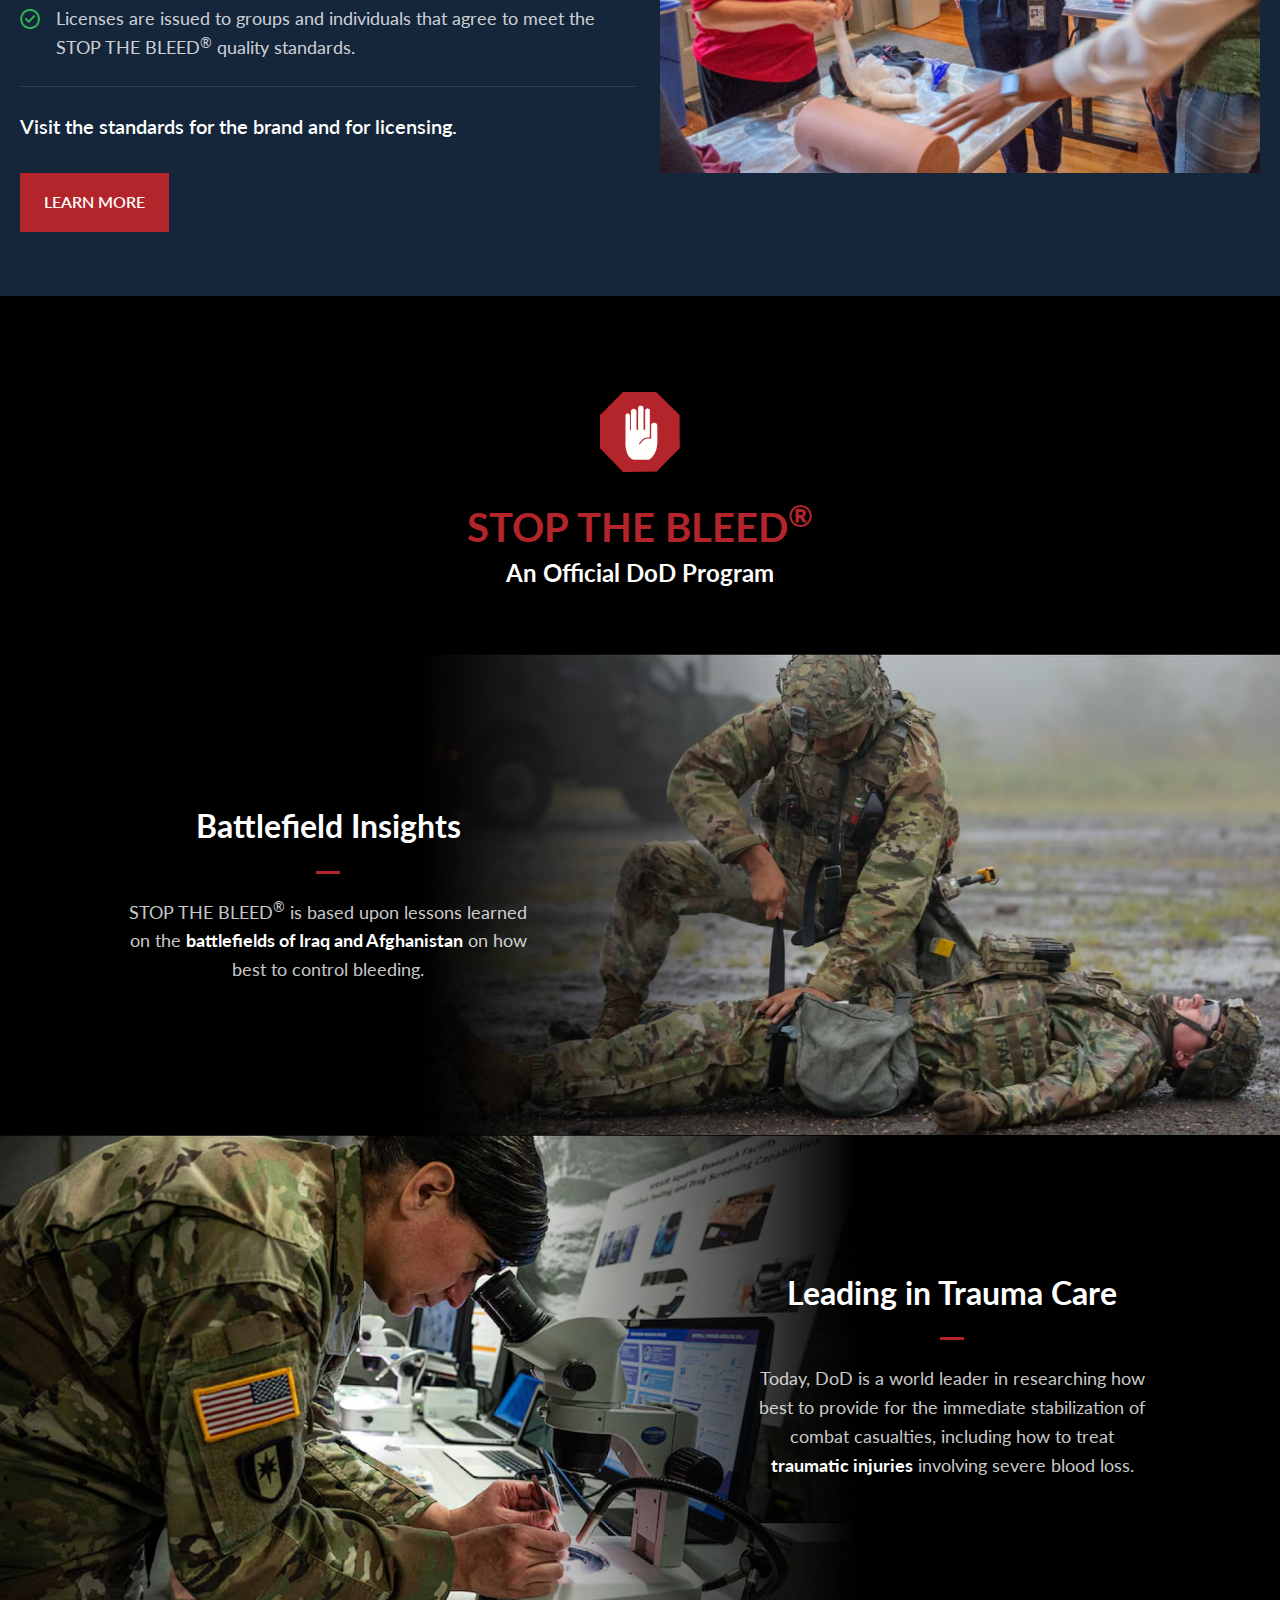
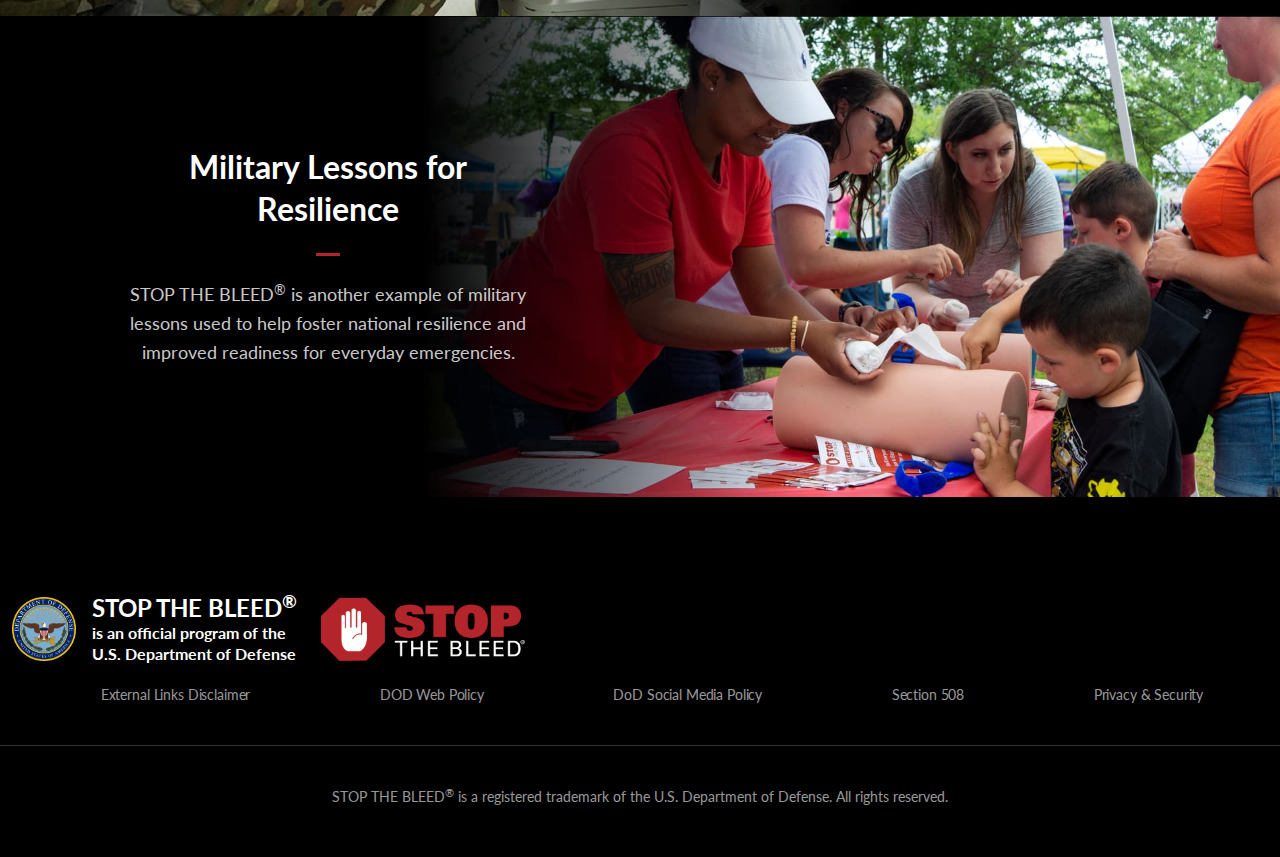
==== commit 4ea77b86: "optimizing for GSC" ====
--- a/index.html
+++ b/index.html
@@ -14,17 +14,18 @@
 <meta name="keywords" content="STOP THE BLEED®, U.S. Department of Defense, DoD">
 <meta name="viewport" content="width=device-width,initial-scale=1.0">
 <meta name="format-detection" content="telephone=no,email=no,address=no">
-<link rel="icon" href="https://www.dodstopthebleed.org/img/favicon.ico" />
-<link rel="apple-touch-icon" href="https://www.dodstopthebleed.org/img/favicon.png" />
-<link rel="canonical" href="https://www.dodstopthebleed.org/" />
+<link rel="icon" href="https://dodstopthebleed.org/img/favicon.ico" />
+<link rel="apple-touch-icon" href="https://dodstopthebleed.org/img/favicon.png" />
+<link rel="canonical" href="https://dodstopthebleed.org/" />
+<meta name="robots" content="index, follow">
 
 <!-- OGP -->
-<meta property="og:url" content="https://www.dodstopthebleed.org">
+<meta property="og:url" content="https://dodstopthebleed.org">
 <meta property="og:type" content="website">
 <meta property="og:title" content="DoD STOP THE BLEED®">
 <meta property="og:description" content="STOP THE BLEED® is an official program of the U.S. Department of Defense (DoD)">
 <meta property="og:site_name" content="DoD STOP THE BLEED®">
-<meta property="og:image" content="https://www.dodstopthebleed.org/img/stbimg.jpg">
+<meta property="og:image" content="https://dodstopthebleed.org/img/stbimg.jpg">
 <meta property="og:locale" content="en_US">
 
 <!-- Import Google Fonts -->
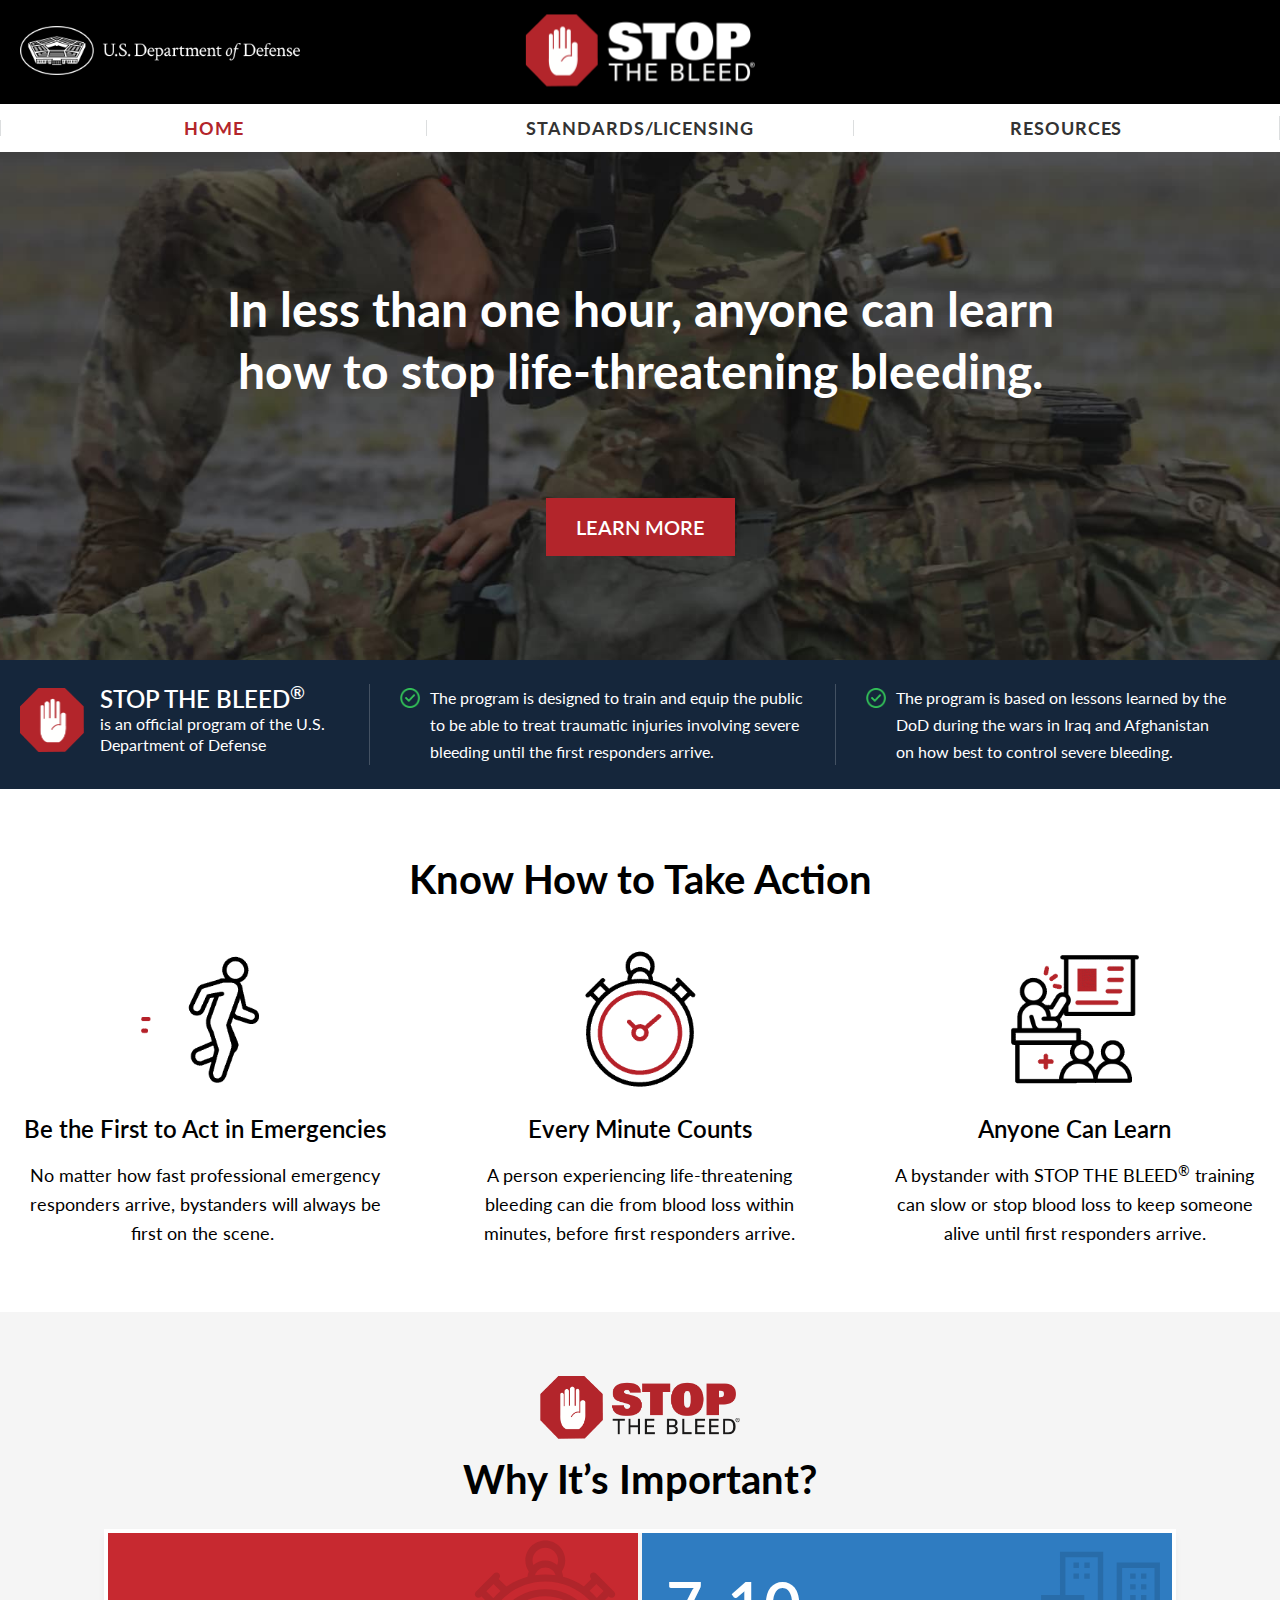
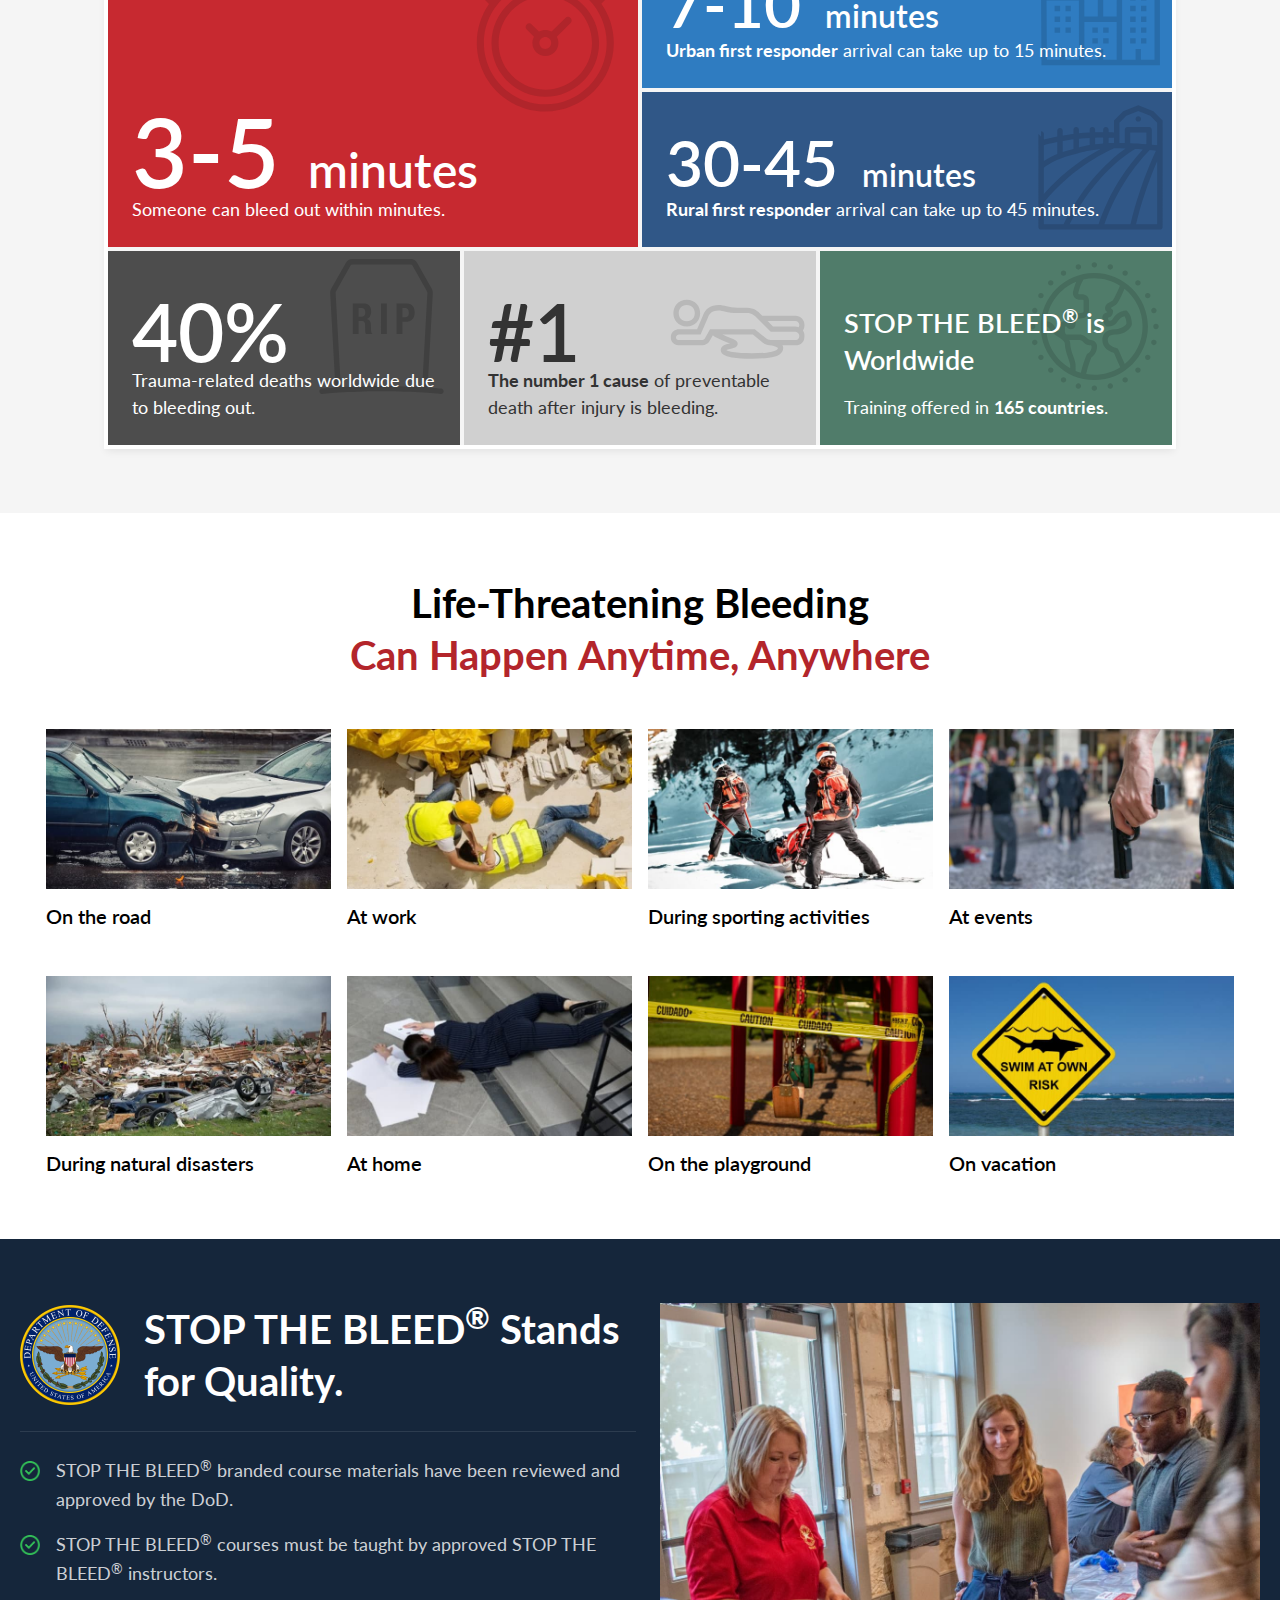
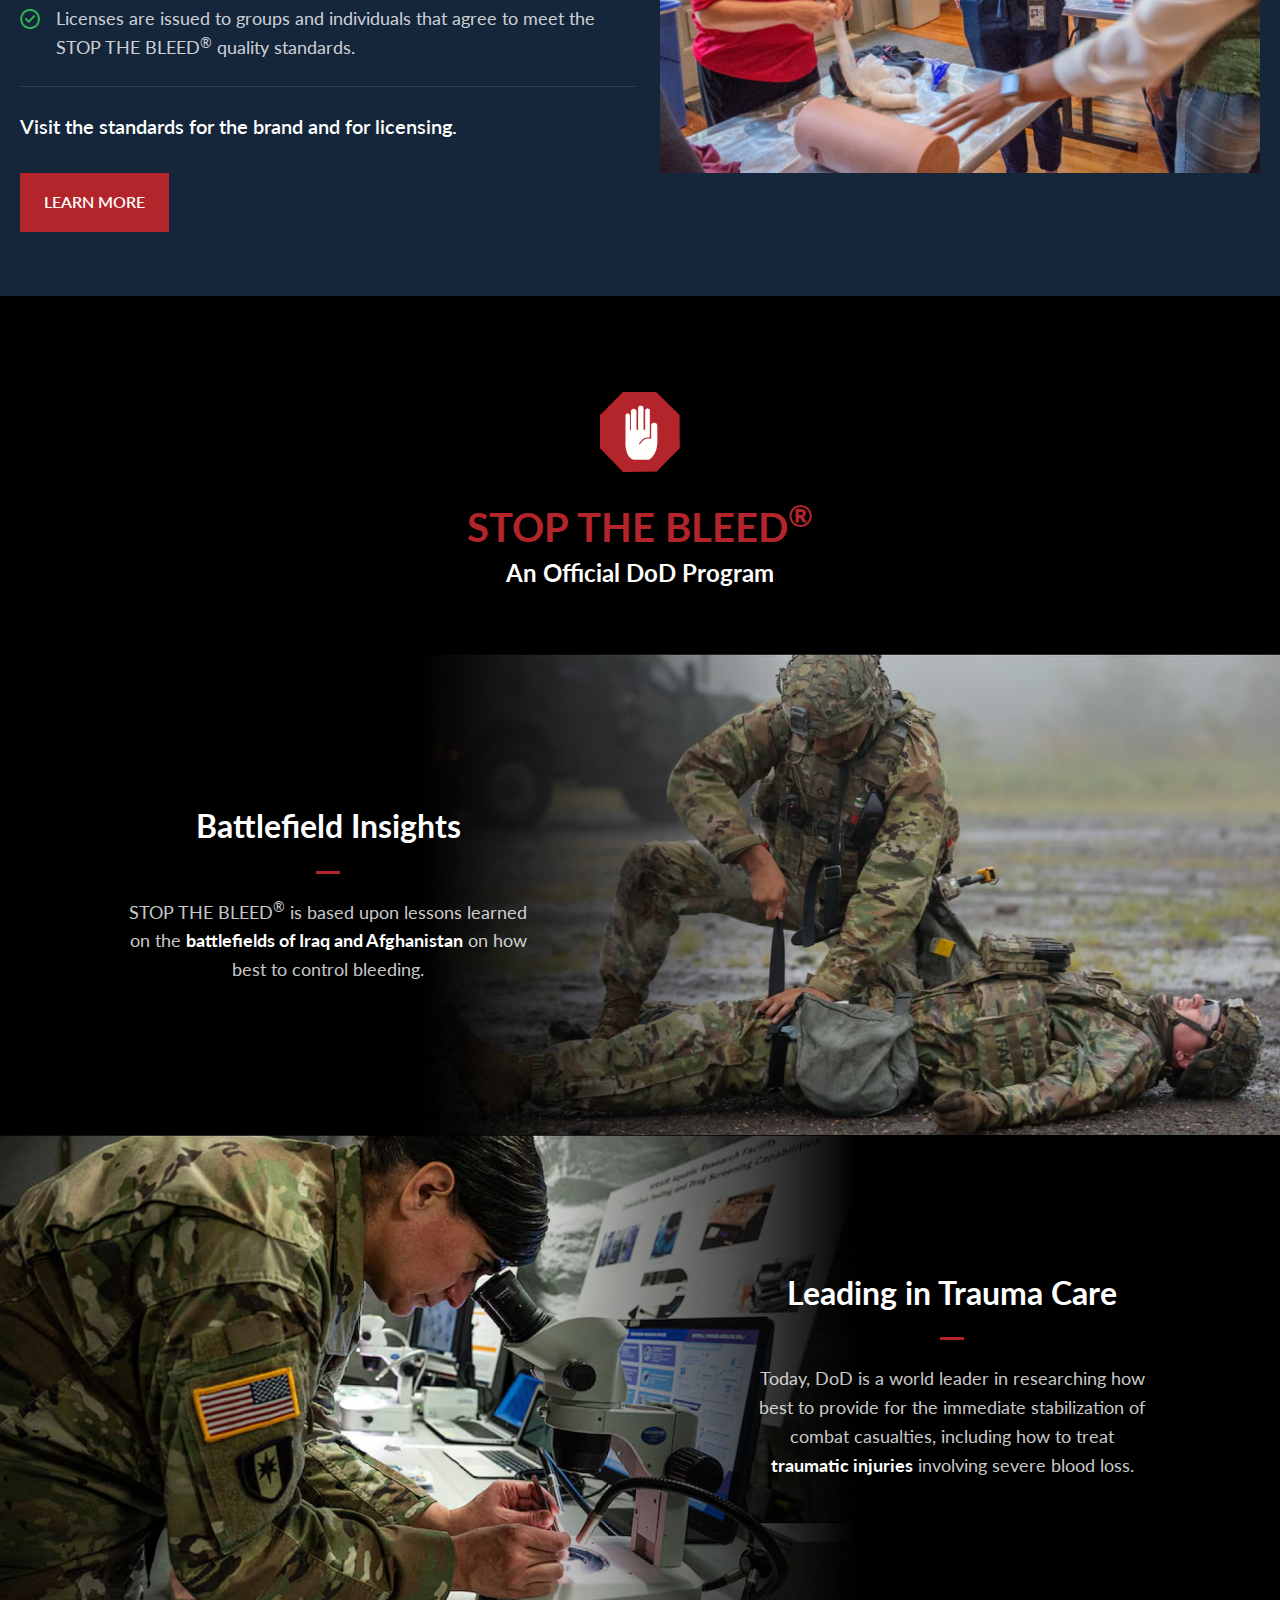
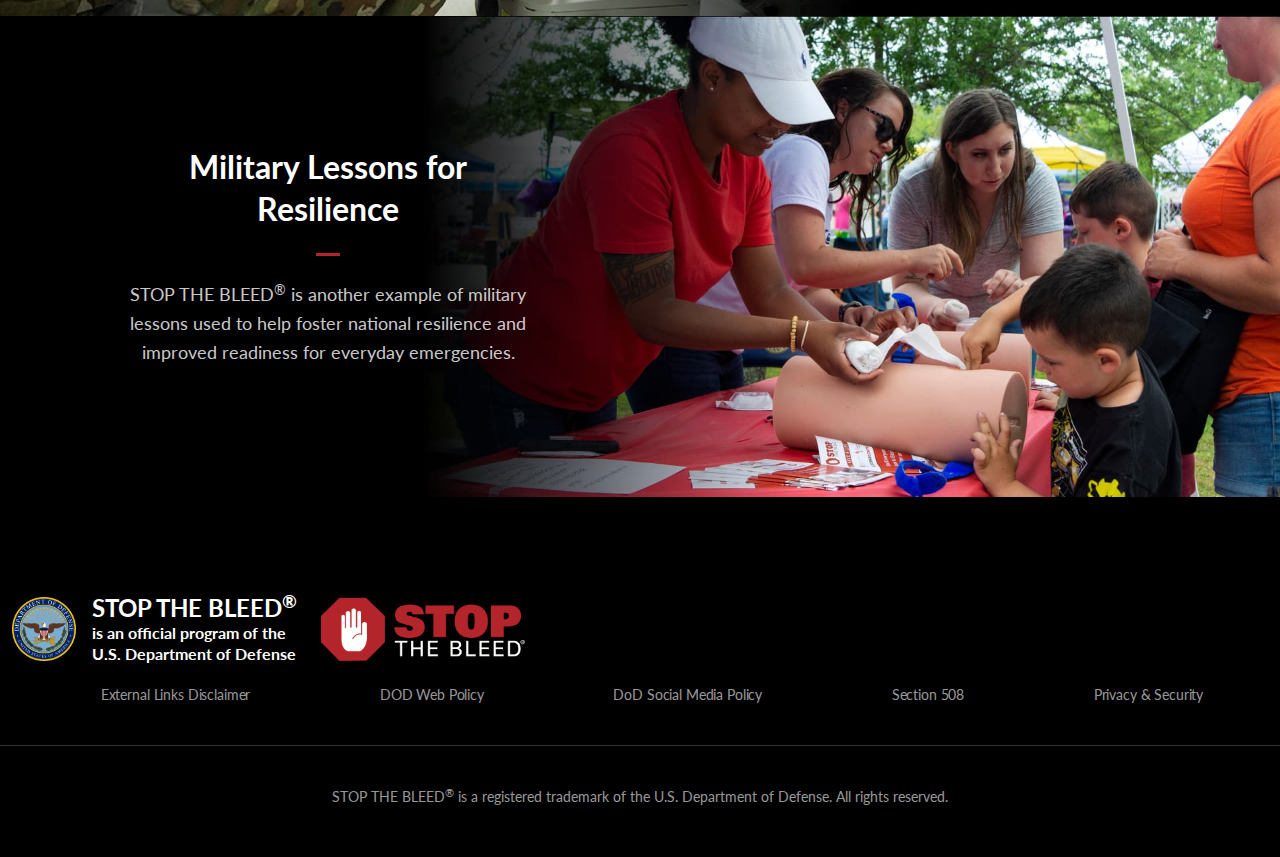
==== commit 2fa30be4: "Optimized for SEO" ====
--- a/index.html
+++ b/index.html
@@ -10,22 +10,22 @@
 <!-- End Google Tag Manager -->
 <meta charset="UTF-8">
 <title>DoD STOP THE BLEED®</title>
-<meta name="description" content="STOP THE BLEED® is an official program of the U.S. Department of Defense (DoD)">
-<meta name="keywords" content="STOP THE BLEED®, U.S. Department of Defense, DoD">
+<meta name="description" content="STOP THE BLEED® is an official program of the U.S. Department of Defense (DoD) designed to train and equip the public to treat severe bleeding injuries. Learn more about the program and its resources.">
+<meta name="keywords" content="STOP THE BLEED, U.S. Department of Defense, DoD, bleeding control, emergency response, training, severe bleeding, public safety">
 <meta name="viewport" content="width=device-width,initial-scale=1.0">
 <meta name="format-detection" content="telephone=no,email=no,address=no">
-<link rel="icon" href="https://dodstopthebleed.org/img/favicon.ico" />
-<link rel="apple-touch-icon" href="https://dodstopthebleed.org/img/favicon.png" />
-<link rel="canonical" href="https://dodstopthebleed.org/" />
+<link rel="icon" href="https://www.dodstopthebleed.org/img/favicon.ico" />
+<link rel="apple-touch-icon" href="https://www.dodstopthebleed.org/img/favicon.png" />
+<link rel="canonical" href="https://www.dodstopthebleed.org/" />
 <meta name="robots" content="index, follow">
 
 <!-- OGP -->
-<meta property="og:url" content="https://dodstopthebleed.org">
+<meta property="og:url" content="https://www.dodstopthebleed.org">
 <meta property="og:type" content="website">
 <meta property="og:title" content="DoD STOP THE BLEED®">
 <meta property="og:description" content="STOP THE BLEED® is an official program of the U.S. Department of Defense (DoD)">
 <meta property="og:site_name" content="DoD STOP THE BLEED®">
-<meta property="og:image" content="https://dodstopthebleed.org/img/stbimg.jpg">
+<meta property="og:image" content="https://www.dodstopthebleed.org/img/stbimg.jpg">
 <meta property="og:locale" content="en_US">
 
 <!-- Import Google Fonts -->
--- a/css/style.css
+++ b/css/style.css
@@ -180,6 +180,7 @@
 }
 .header_menu ul li {
   flex-grow: 1;
+  width: 33.33333%;
   height: auto;
   margin: 0;
   list-style: none;
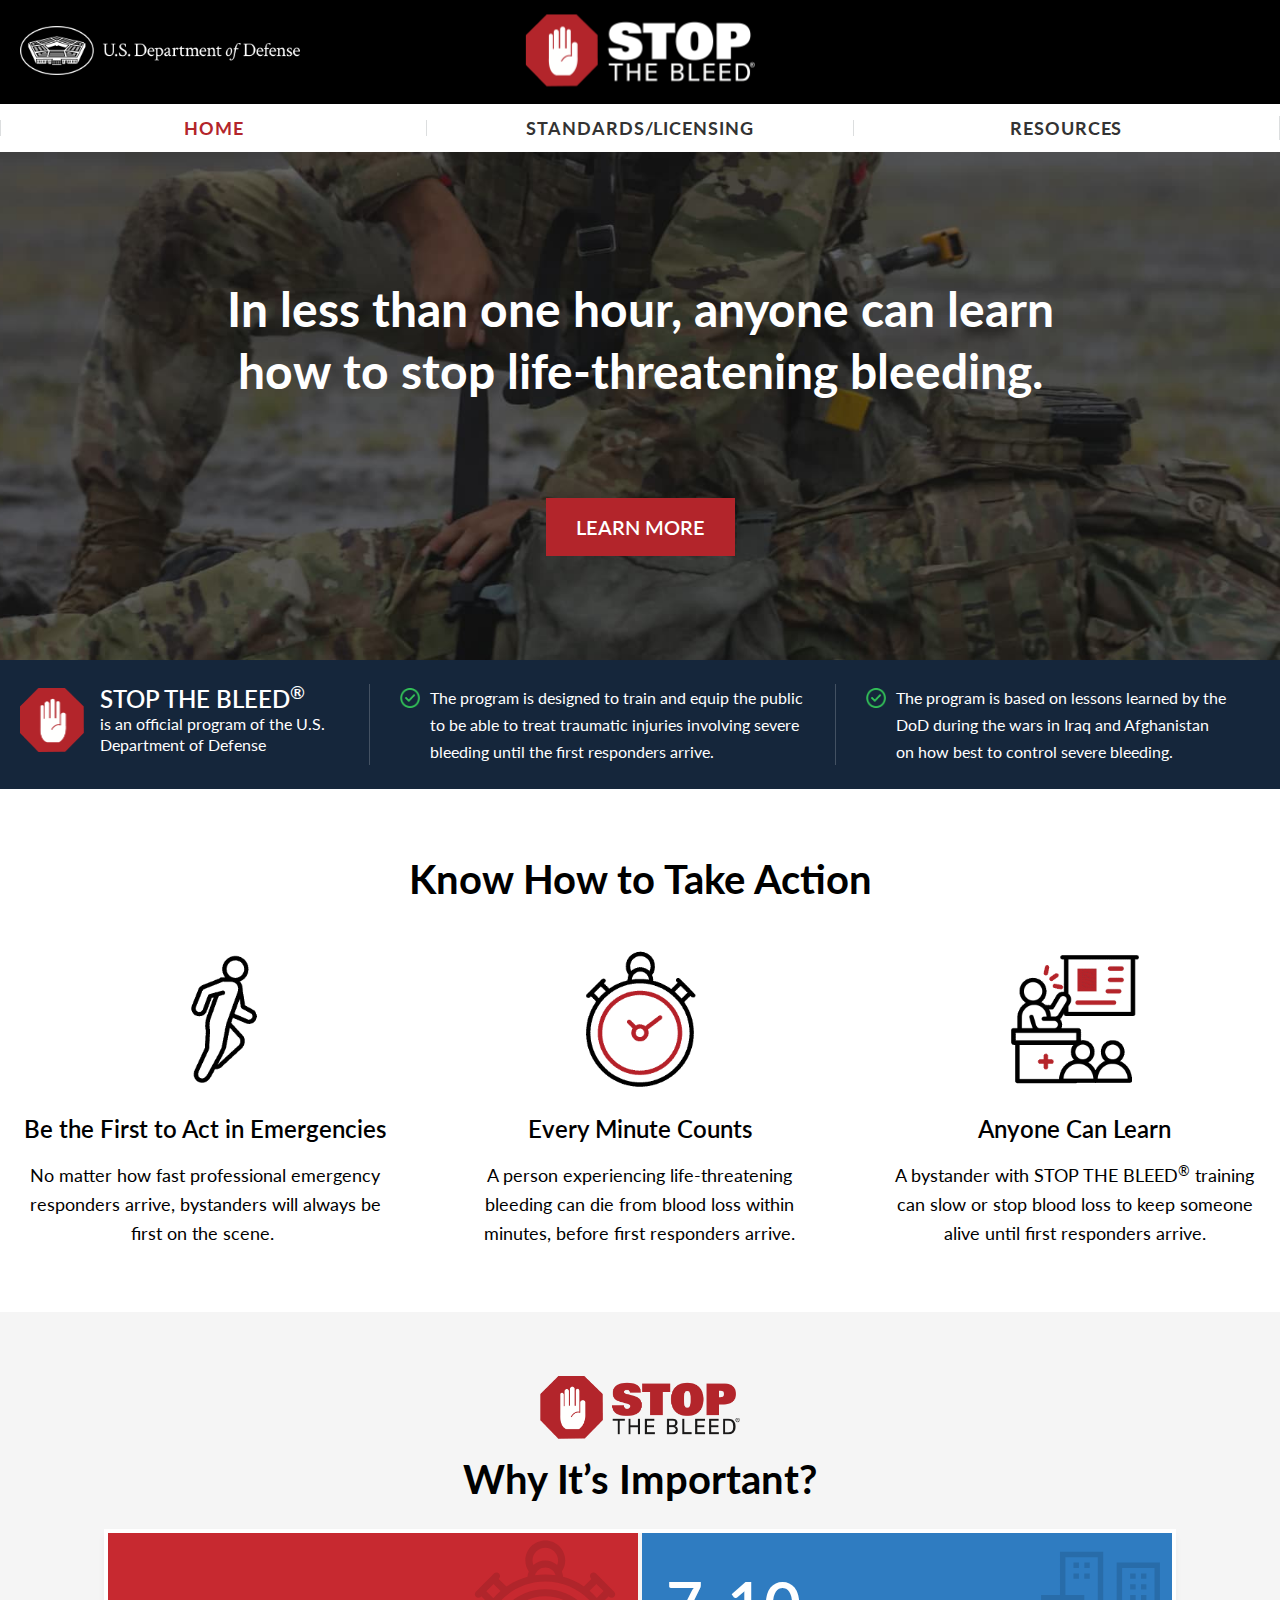
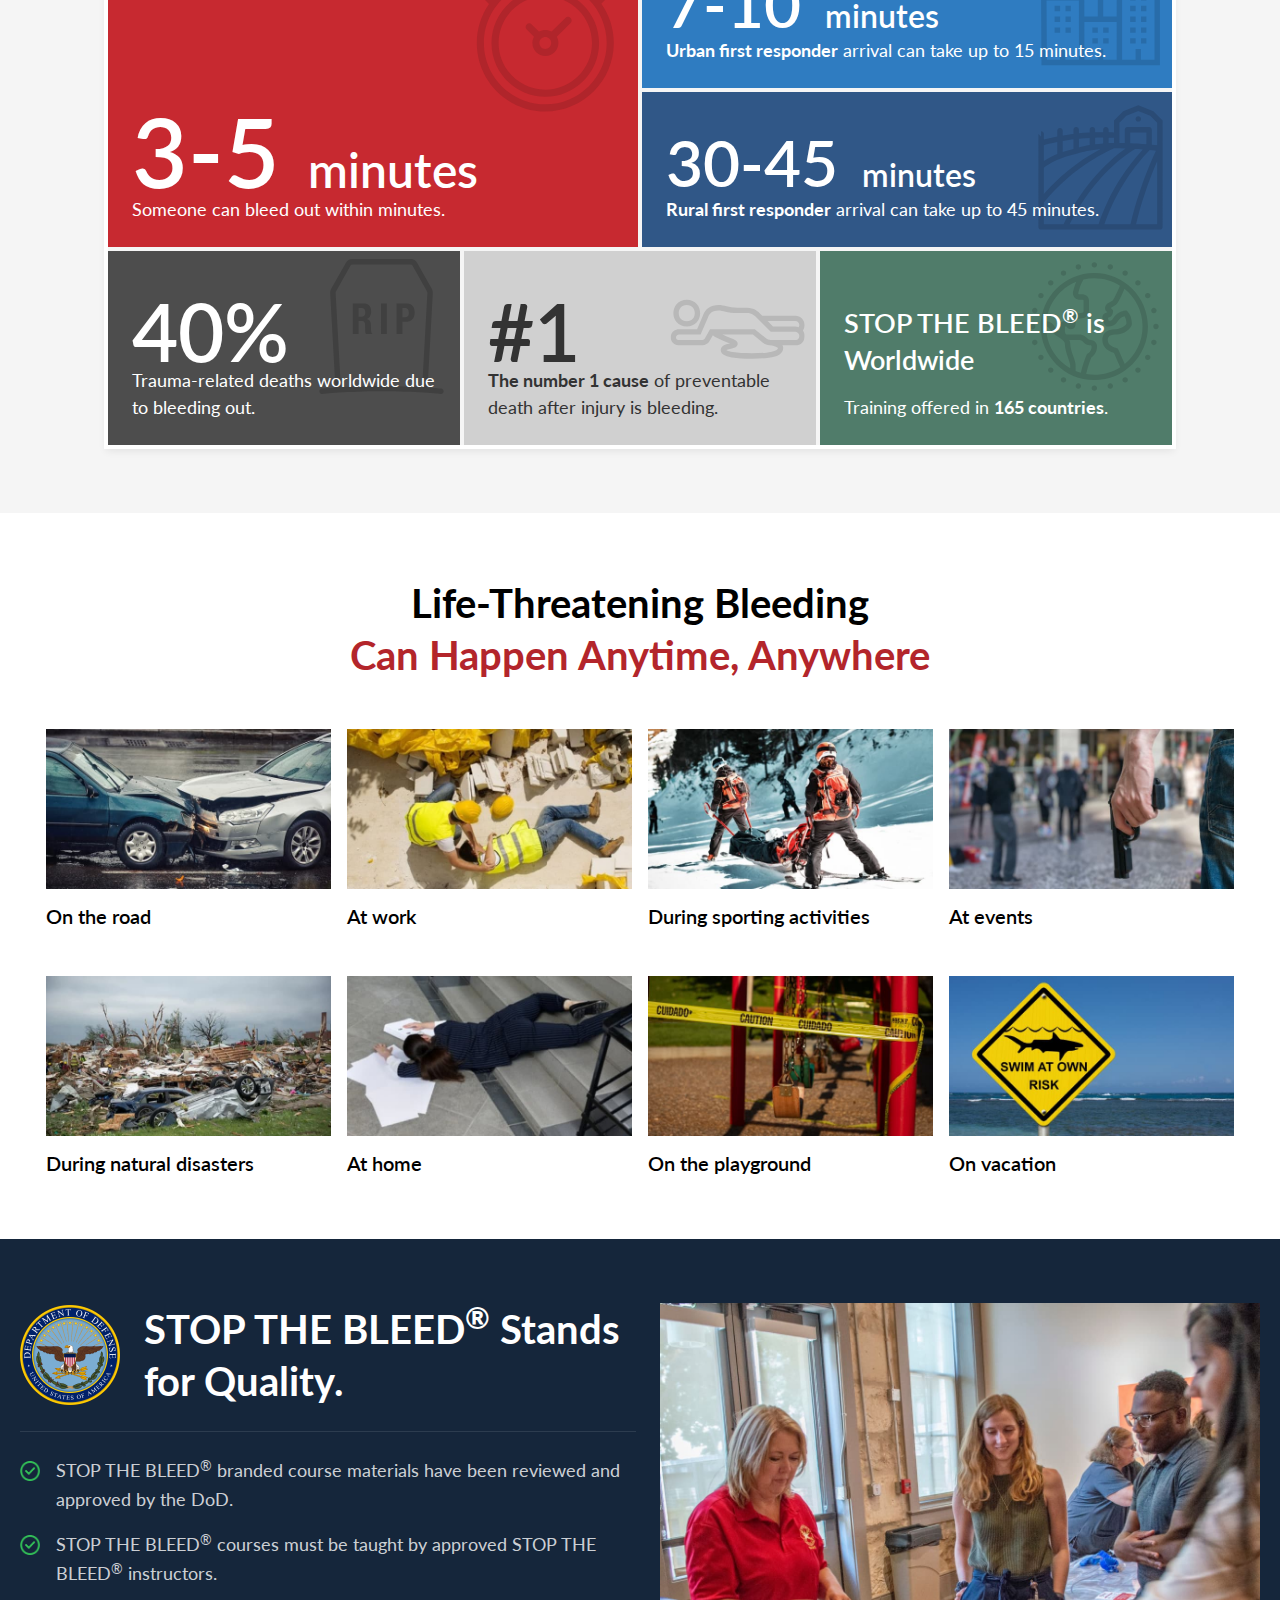
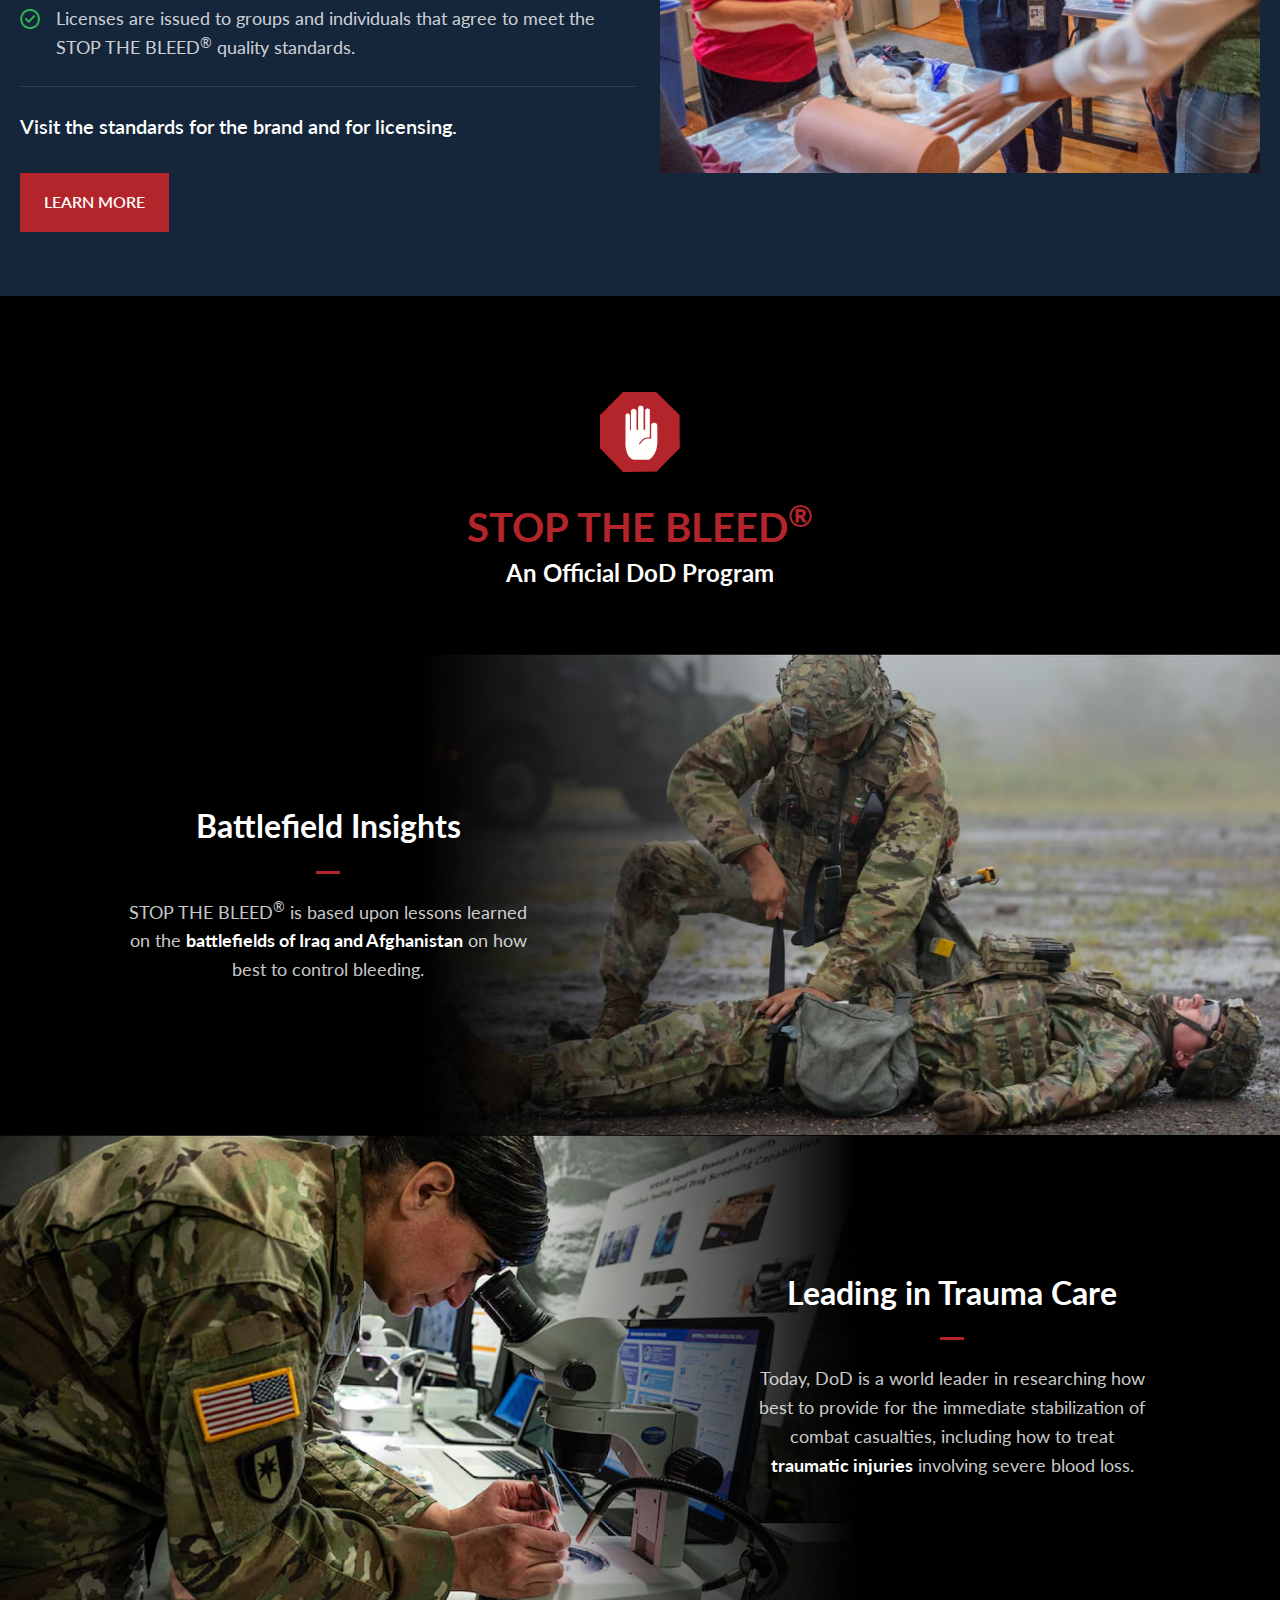
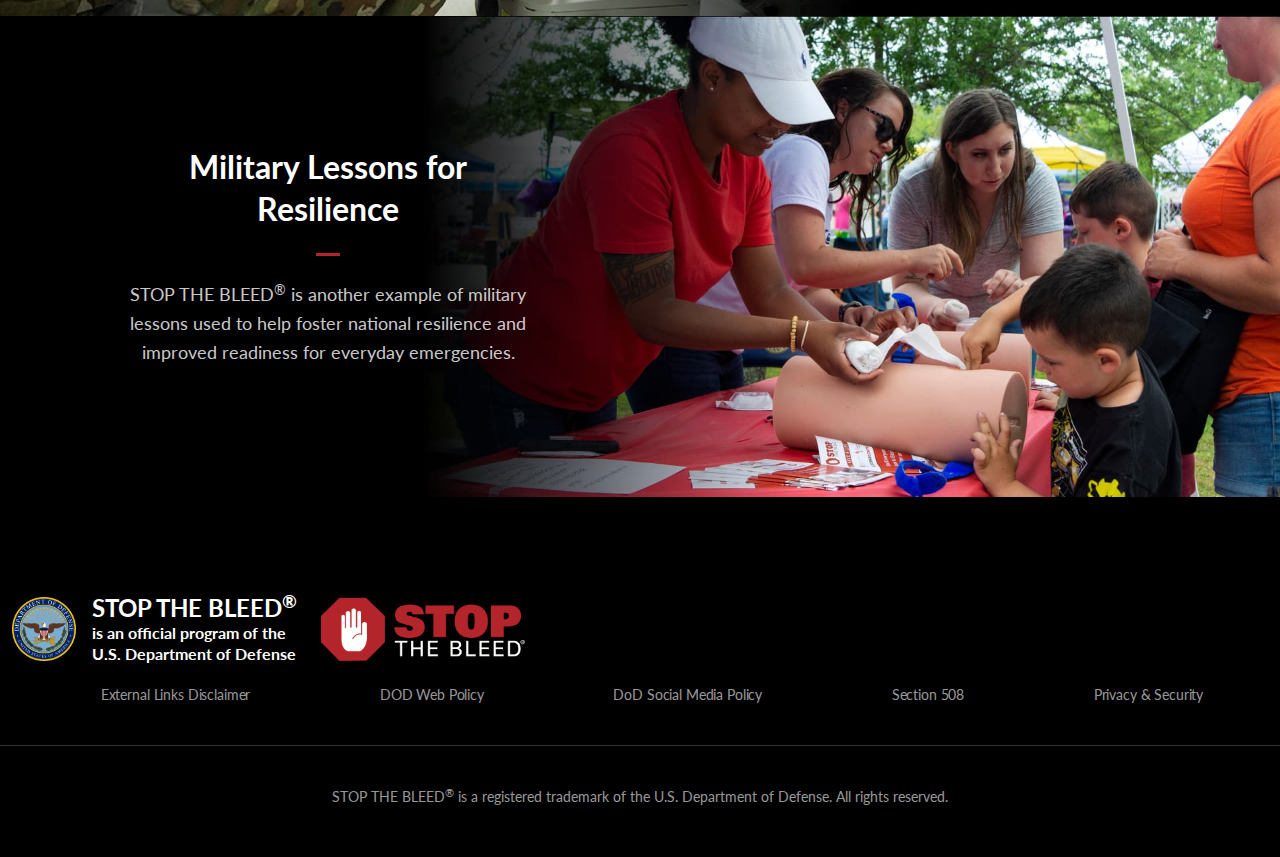
==== commit fe167e98: "Added Schema markup" ====
--- a/index.html
+++ b/index.html
@@ -40,6 +40,26 @@
 <!-- Import jquery and scripts --> 
 <script src="https://code.jquery.com/jquery-1.12.4.min.js"></script> 
 <script src="js/menu.js"></script>
+<!-- Schema Markup -->	
+<script type="application/ld+json">
+	{
+	  "@context": "https://schema.org",
+	  "@type": "WebPage",
+	  "headline": "DoD STOP THE BLEED®",
+	  "description": "STOP THE BLEED® is an official program of the U.S. Department of Defense designed to train and equip the public to treat severe bleeding injuries.",
+	  "url": "https://www.dodstopthebleed.org/",
+	  "author": {
+		"@type": "Organization",
+		"name": "U.S. Department of Defense"
+	  },
+	  "datePublished": "2025-02-24",
+	  "image": "https://www.dodstopthebleed.org/img/stbimg.jpg",
+	  "mainEntityOfPage": {
+		"@type": "WebPage",
+		"@id": "https://www.dodstopthebleed.org/"
+	  }
+	}
+</script>	
 <!-- Google tag (gtag.js) -->
 <script async src="https://www.googletagmanager.com/gtag/js?id=G-KY23160KFX"></script>
 <script>
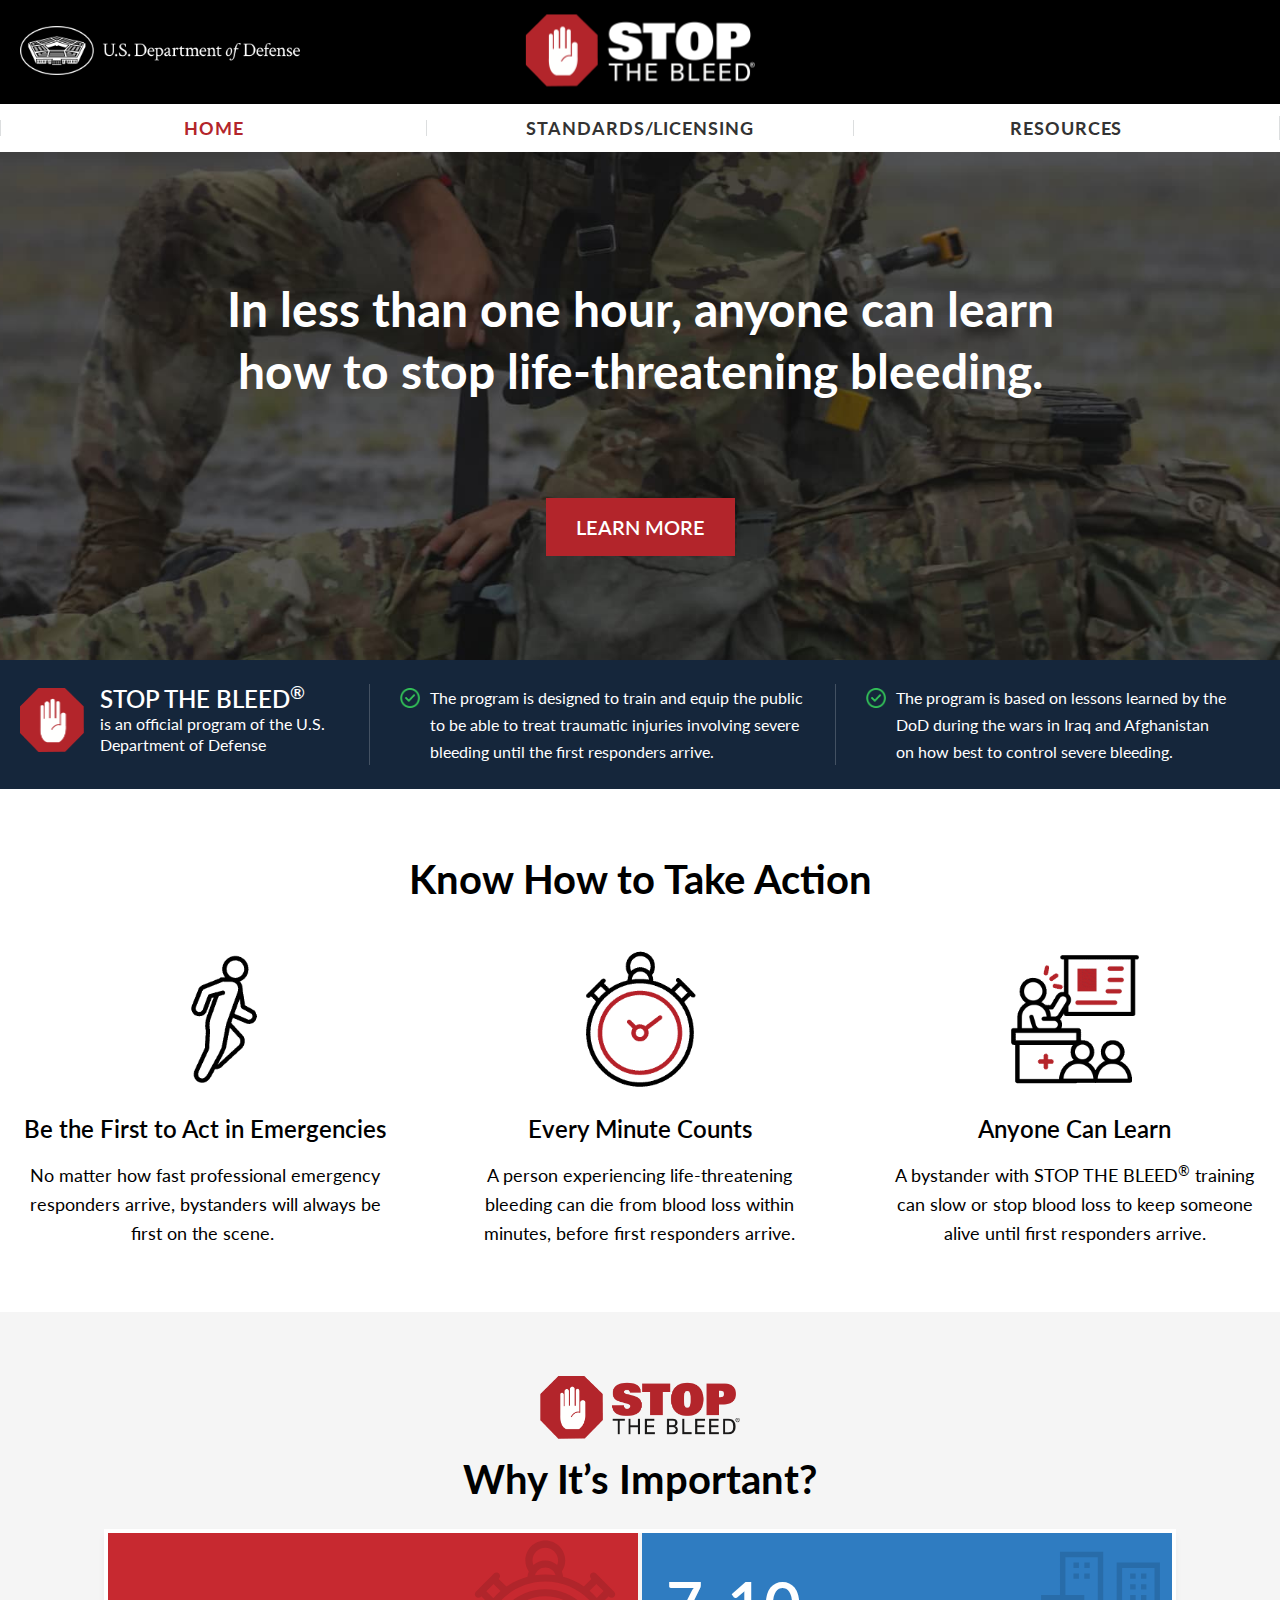
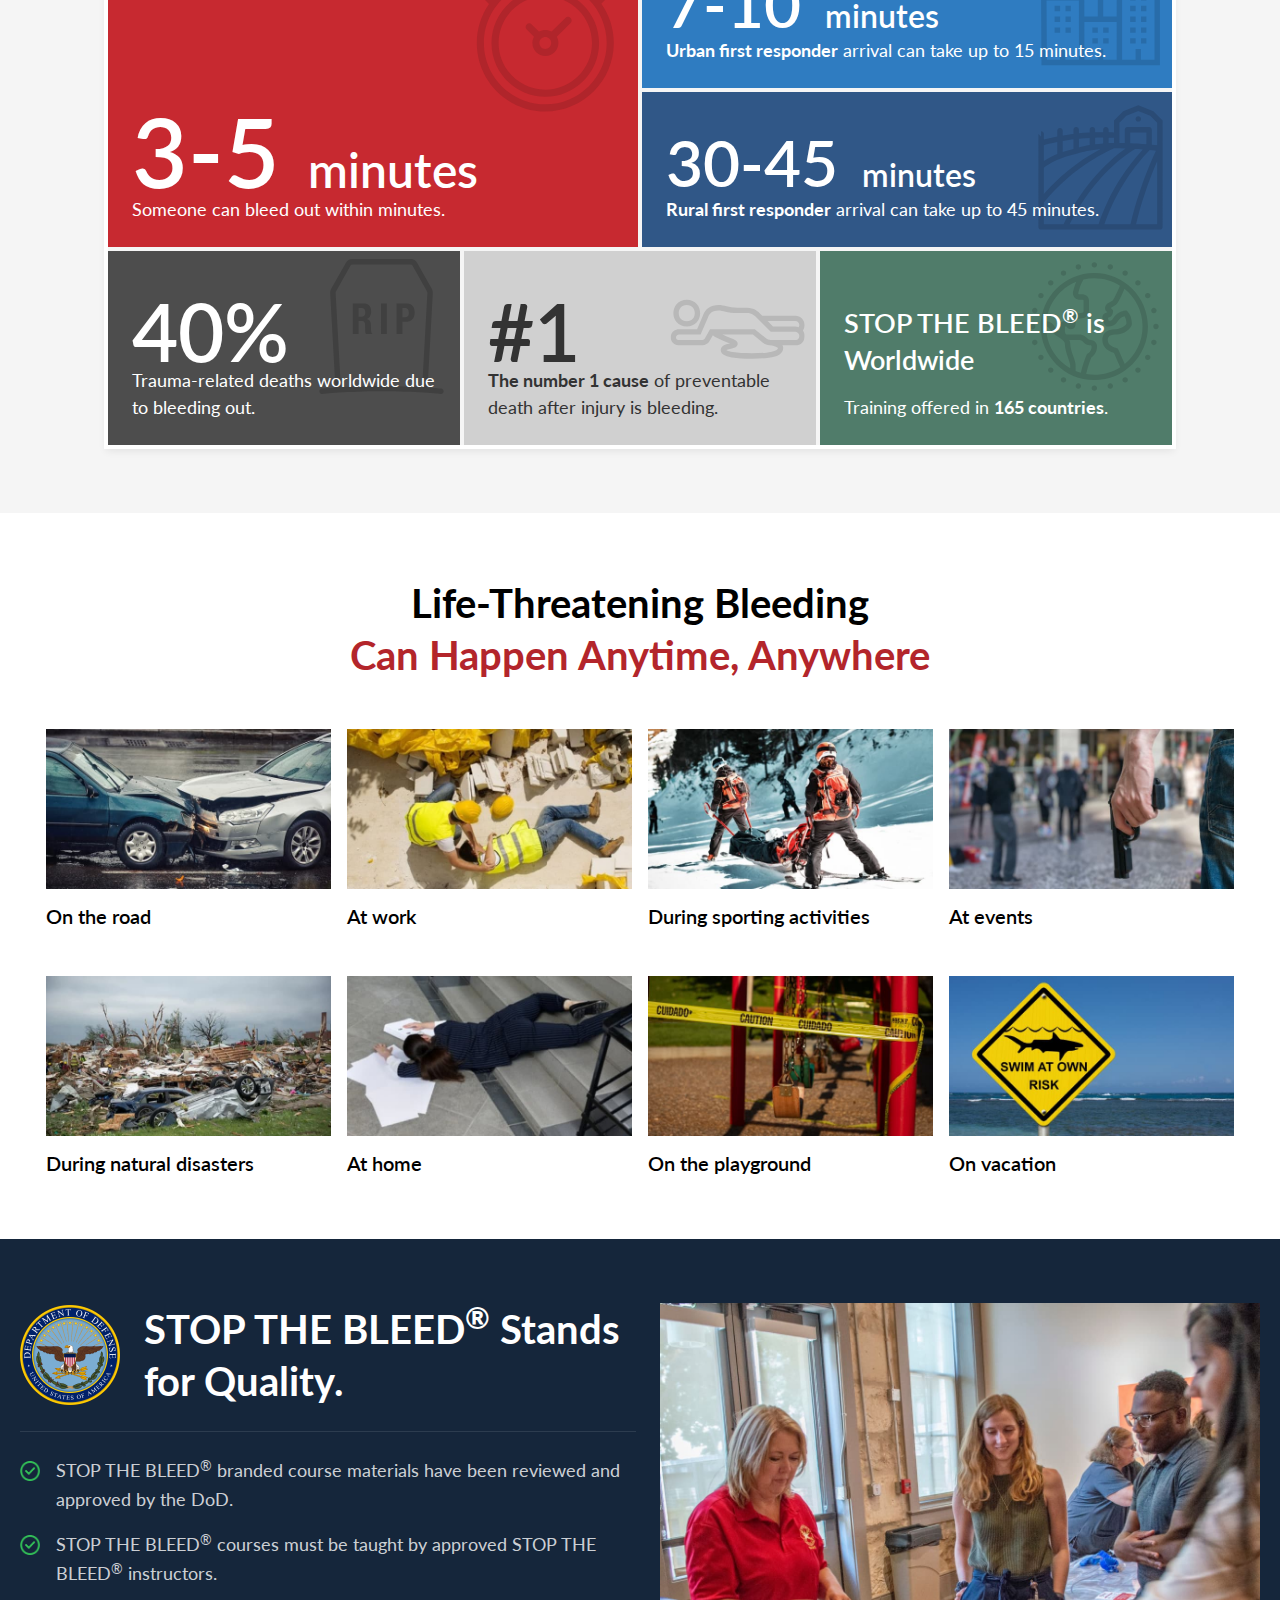
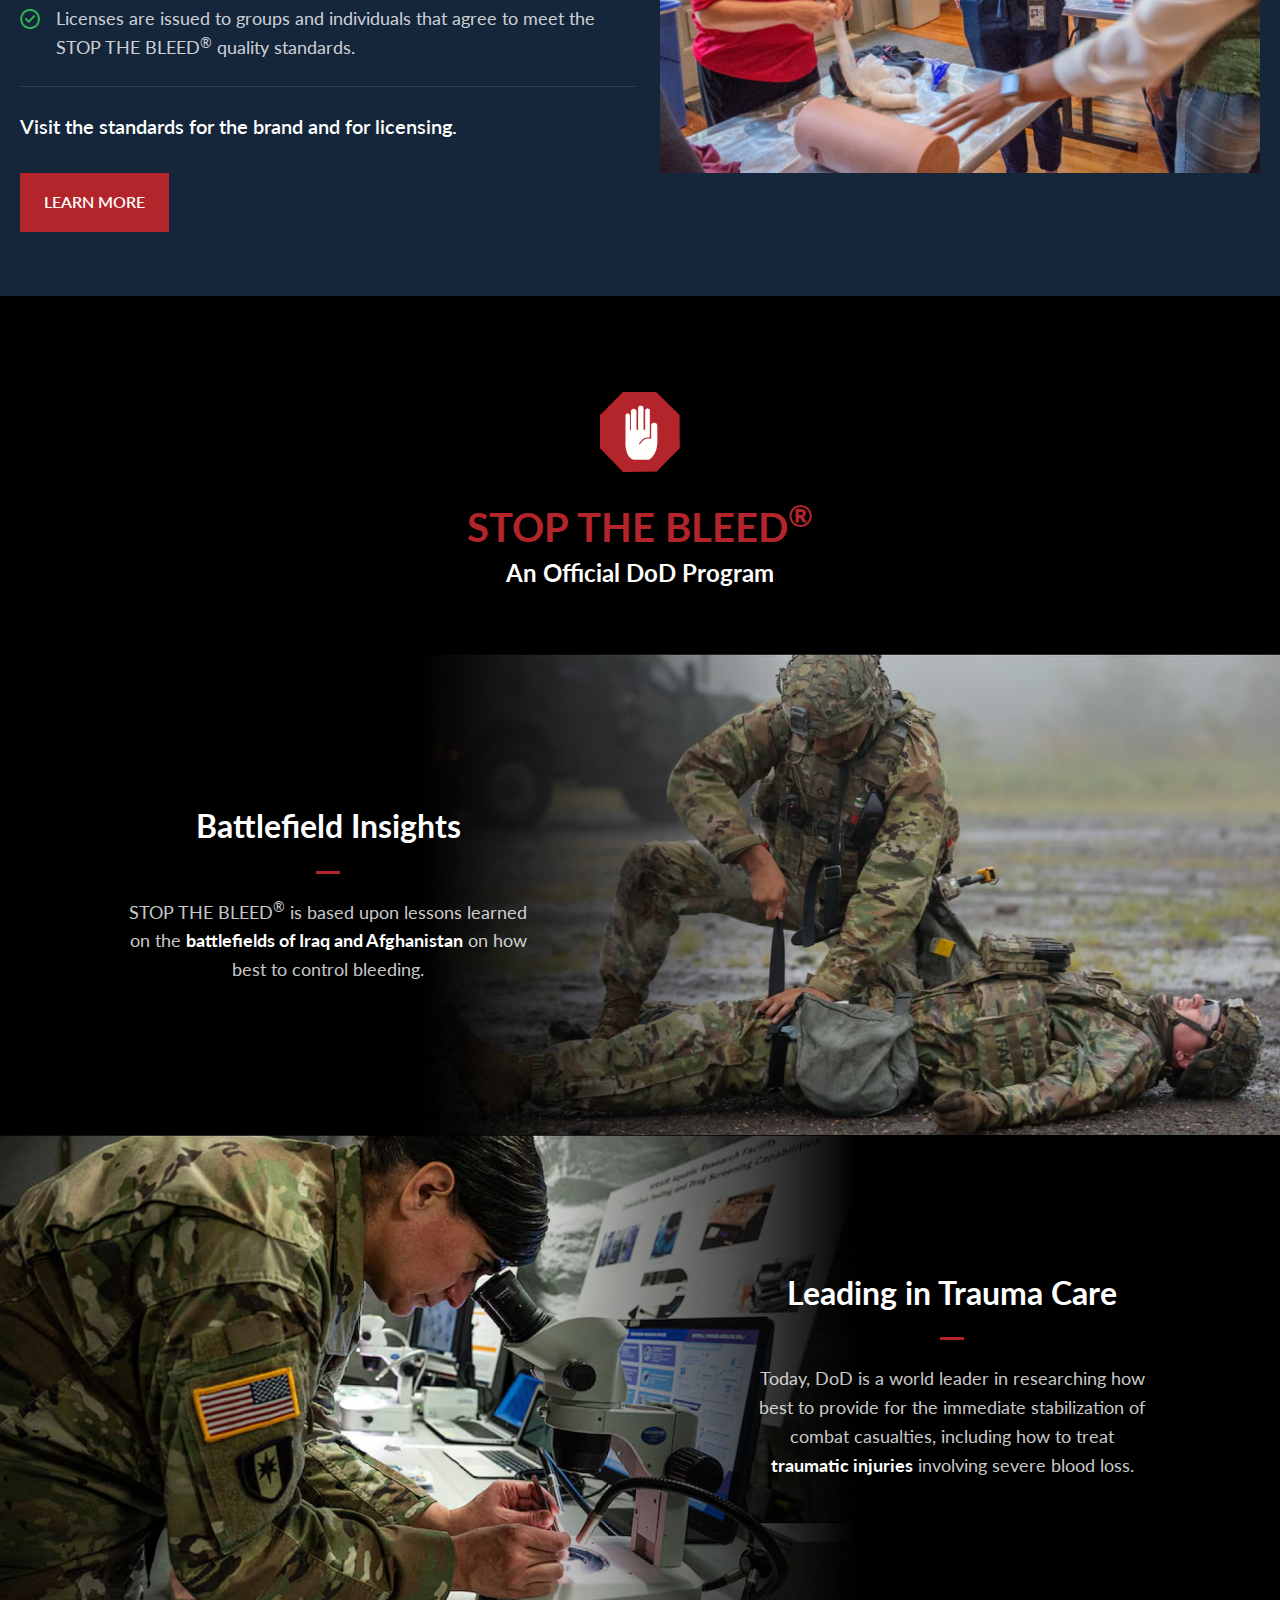
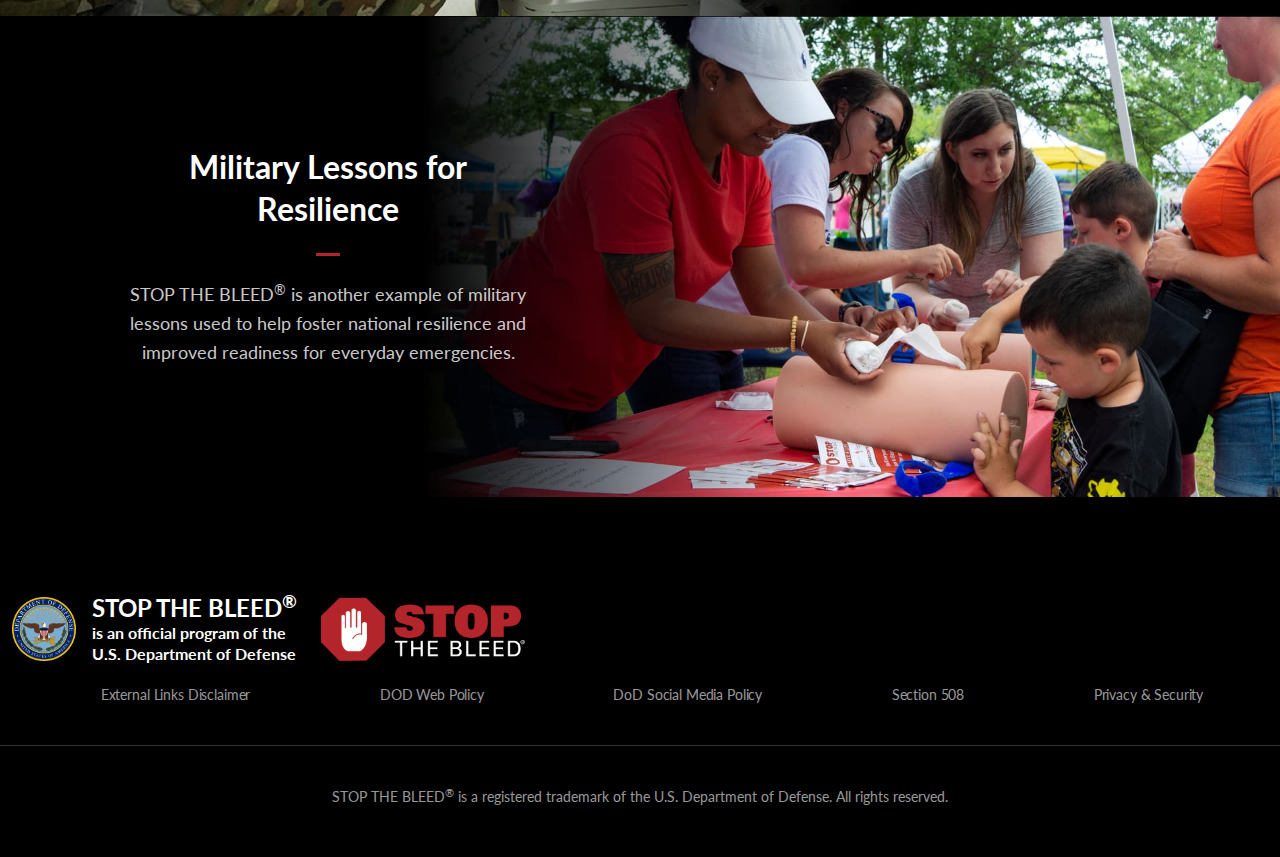
==== commit 85e835cf: "Added prefix for og" ====
--- a/index.html
+++ b/index.html
@@ -1,6 +1,6 @@
 <!doctype html>
 <html lang="en-US">
-<head>
+<head prefix="og: https://ogp.me/ns#">
 <!-- Google Tag Manager -->
 <script>(function(w,d,s,l,i){w[l]=w[l]||[];w[l].push({'gtm.start':
 new Date().getTime(),event:'gtm.js'});var f=d.getElementsByTagName(s)[0],
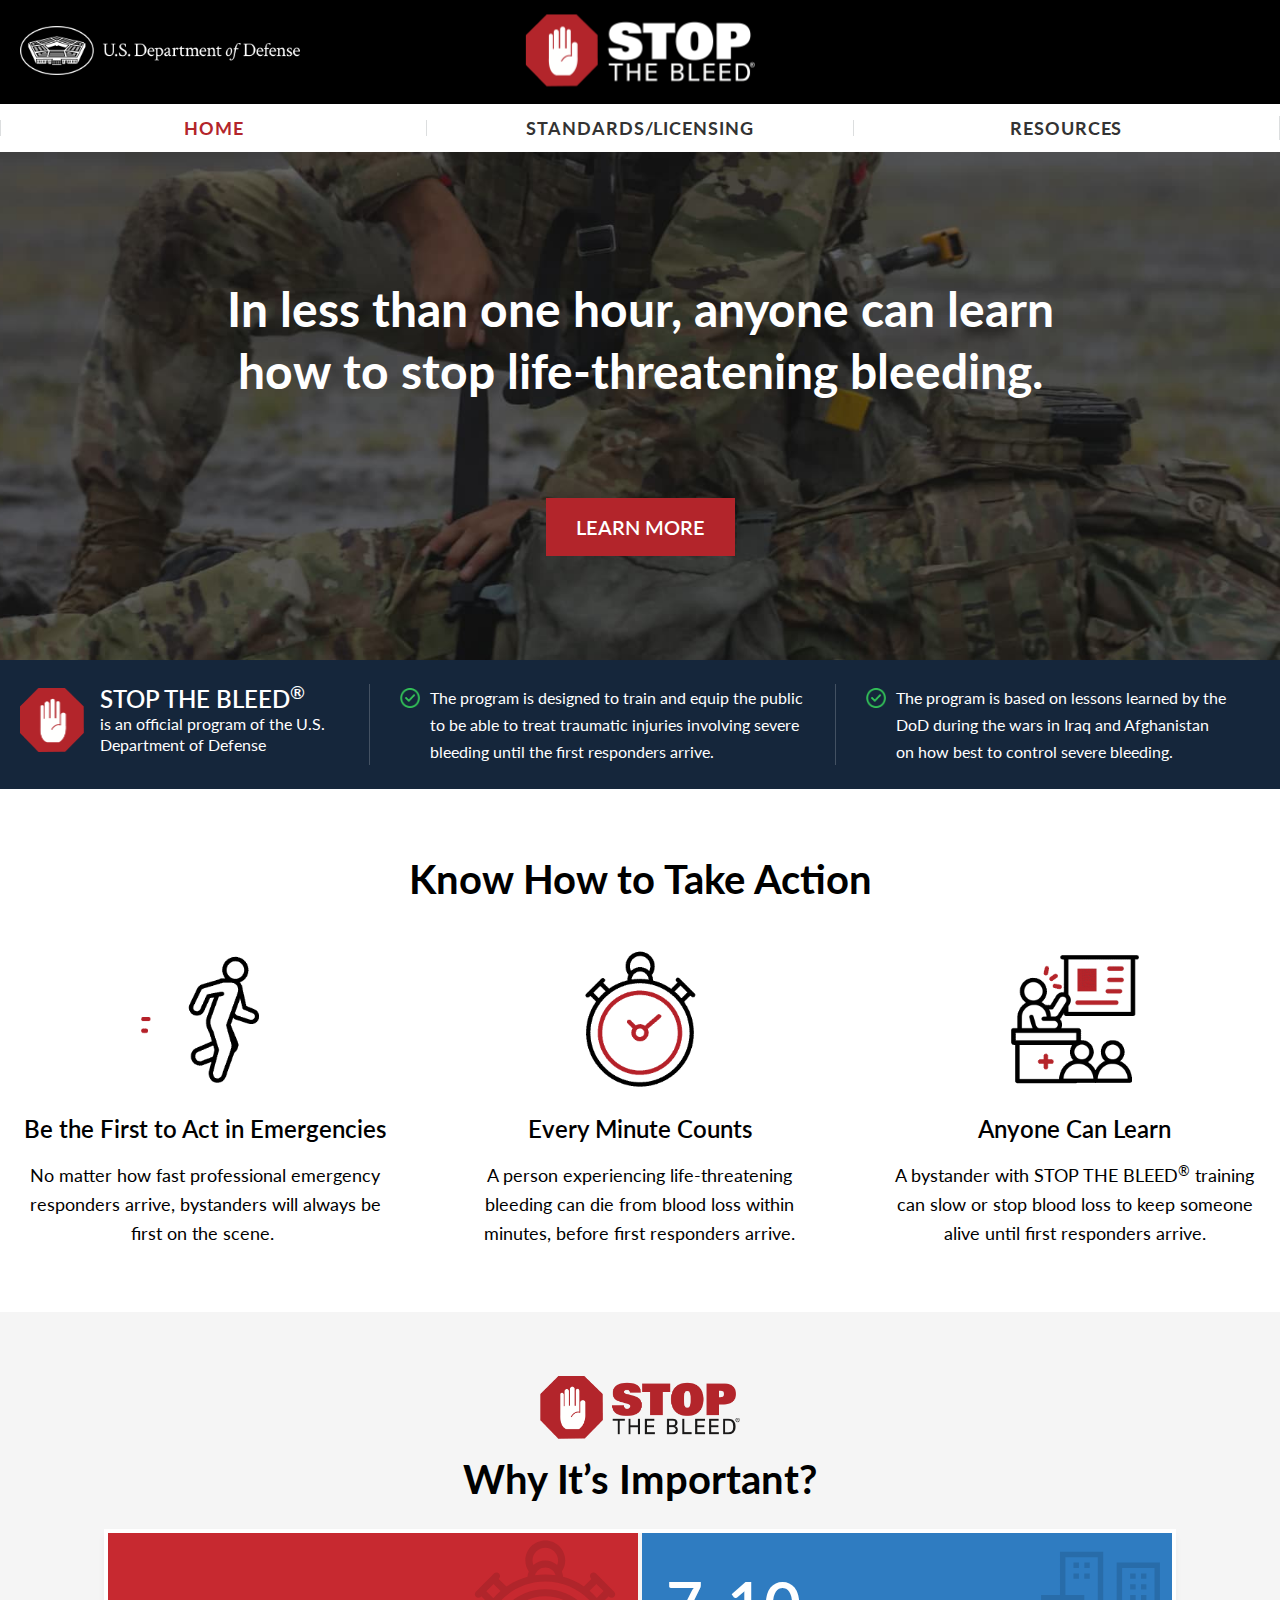
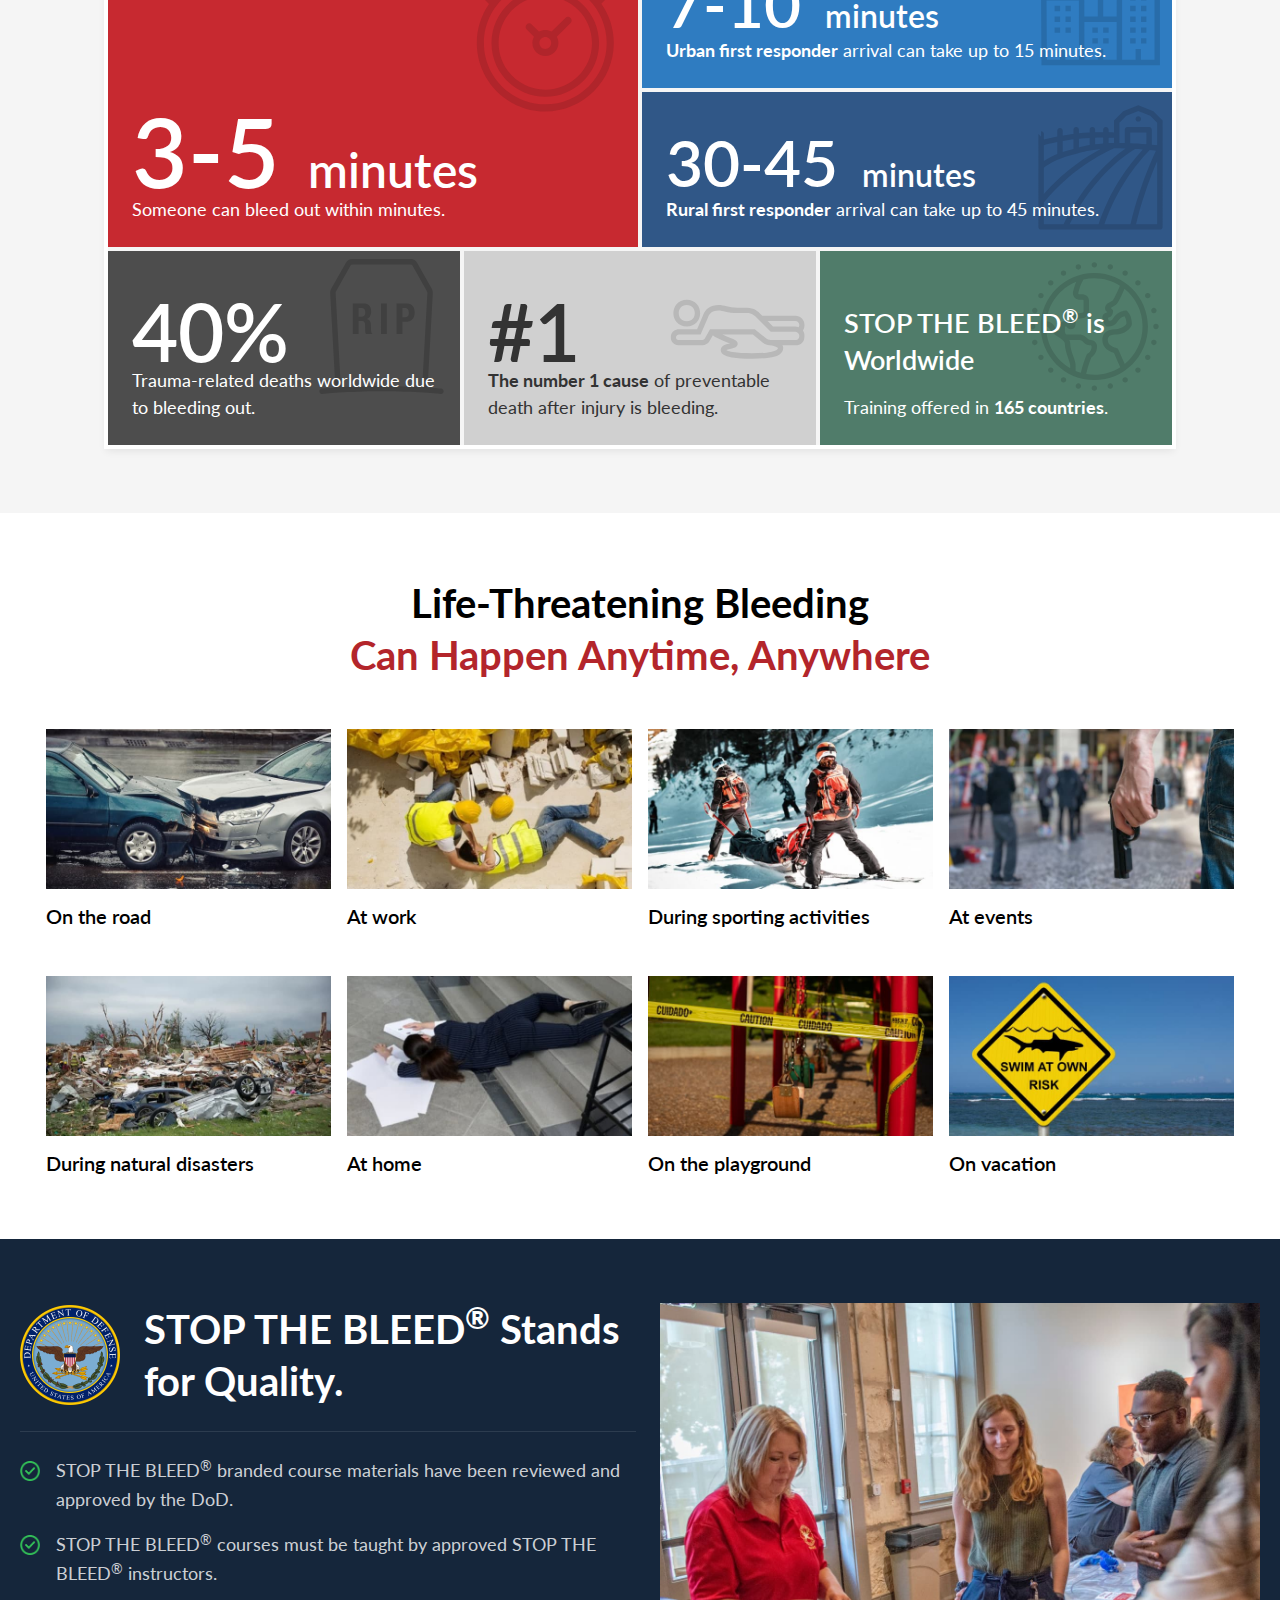
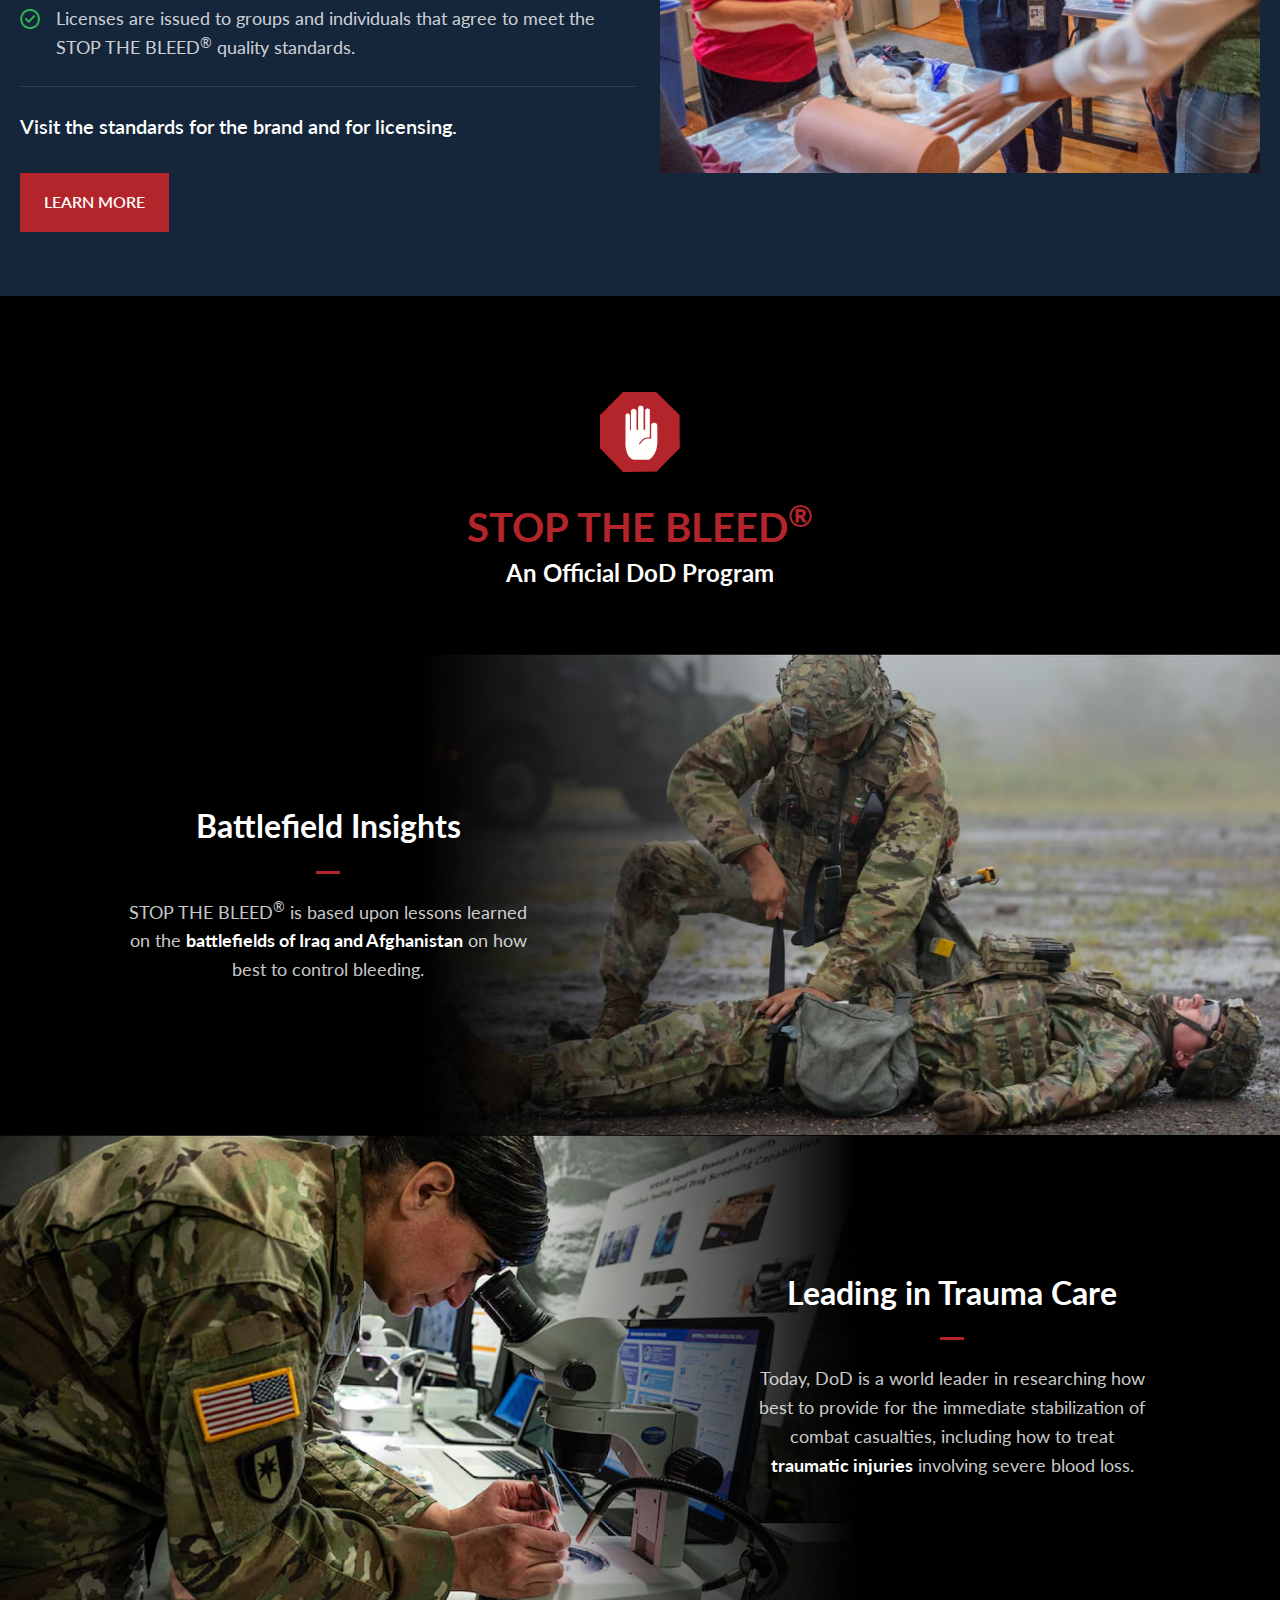
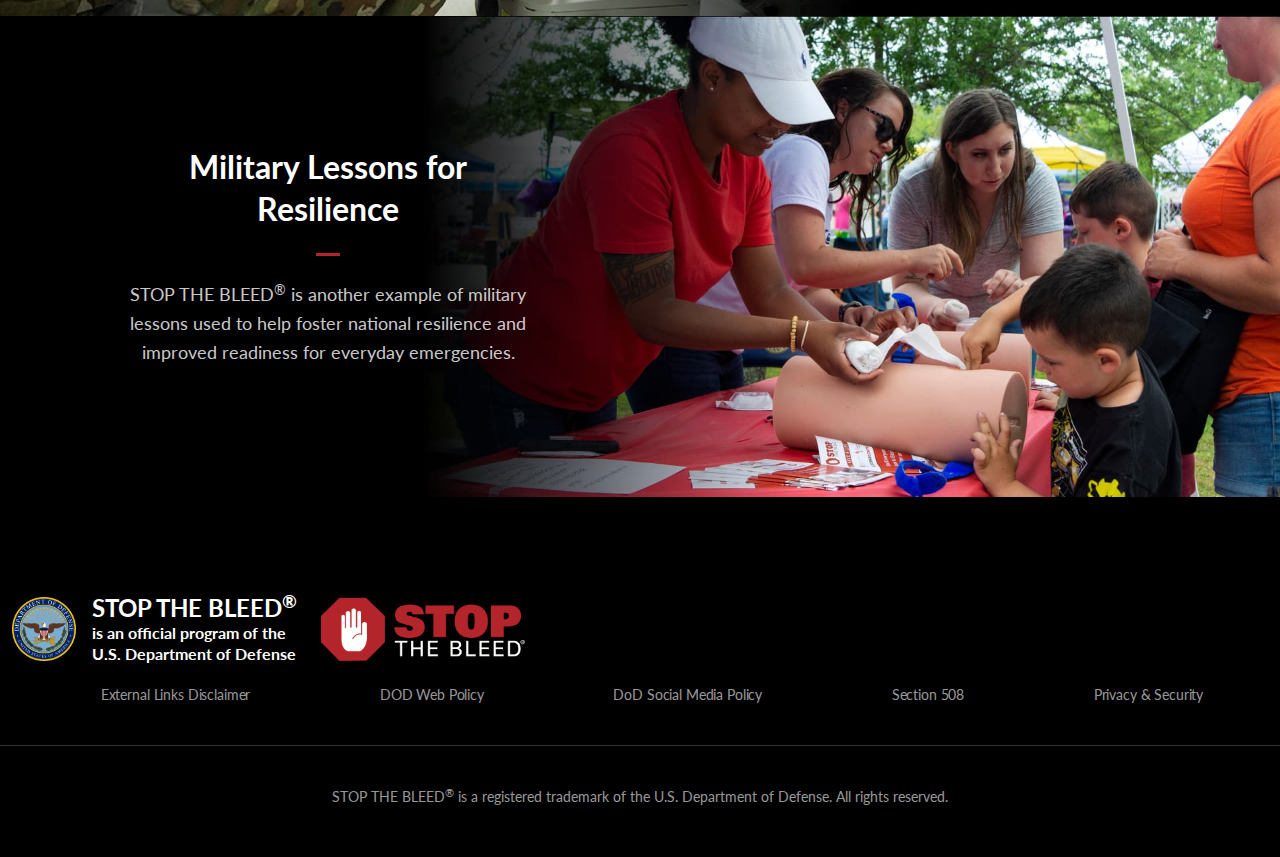
==== commit a210cc11: "added rel="noopener noreferrer" to link with _blank" ====
--- a/index.html
+++ b/index.html
@@ -88,8 +88,8 @@
     <ul>
       <li><a href="dod-stop-the-bleed-external-links-disclaimer.html" title="Links Disclaimer">External Links Disclaimer</a></li>
       <li><a href="https://dodcio.defense.gov/DoD-Web-Policy/" title="DOD Web Policy">DOD Web Policy</a></li>
-      <li><a href="https://www.defense.gov/social-media-policy/" target="_blank" title="DoD Social Media Policy" >DoD Social Media Policy</a></li>
-      <li><a href="https://dodcio.defense.gov/DoDSection508/Std_Stmt.aspx" target="_blank" title="Section 508" >Section 508</a></li>
+      <li><a href="https://www.defense.gov/social-media-policy/" target="_blank" title="DoD Social Media Policy" rel="noopener noreferrer">DoD Social Media Policy</a></li>
+      <li><a href="https://dodcio.defense.gov/DoDSection508/Std_Stmt.aspx" target="_blank" title="Section 508" rel="noopener noreferrer">Section 508</a></li>
       <li><a href="dod-stop-the-bleed-privacy-security.html" title="Privacy and Security">Privacy &amp; Security</a></li>
     </ul>
     <div class="dodstb">
@@ -234,8 +234,8 @@
     <ul>
       <li><a href="dod-stop-the-bleed-external-links-disclaimer.html" title="Links Disclaimer">External Links Disclaimer</a></li>
       <li><a href="https://dodcio.defense.gov/DoD-Web-Policy/" title="DOD Web Policy">DOD Web Policy</a></li>
-      <li><a href="https://www.defense.gov/social-media-policy/" target="_blank" title="DoD Social Media Policy" >DoD Social Media Policy</a></li>
-      <li><a href="https://dodcio.defense.gov/DoDSection508/Std_Stmt.aspx" target="_blank" title="Section 508" >Section 508</a></li>
+      <li><a href="https://www.defense.gov/social-media-policy/" target="_blank" title="DoD Social Media Policy" rel="noopener noreferrer">DoD Social Media Policy</a></li>
+      <li><a href="https://dodcio.defense.gov/DoDSection508/Std_Stmt.aspx" target="_blank" title="Section 508" rel="noopener noreferrer">Section 508</a></li>
       <li><a href="dod-stop-the-bleed-privacy-security.html" title="Privacy and Security">Privacy &amp; Security</a></li>
     </ul>
   </div>
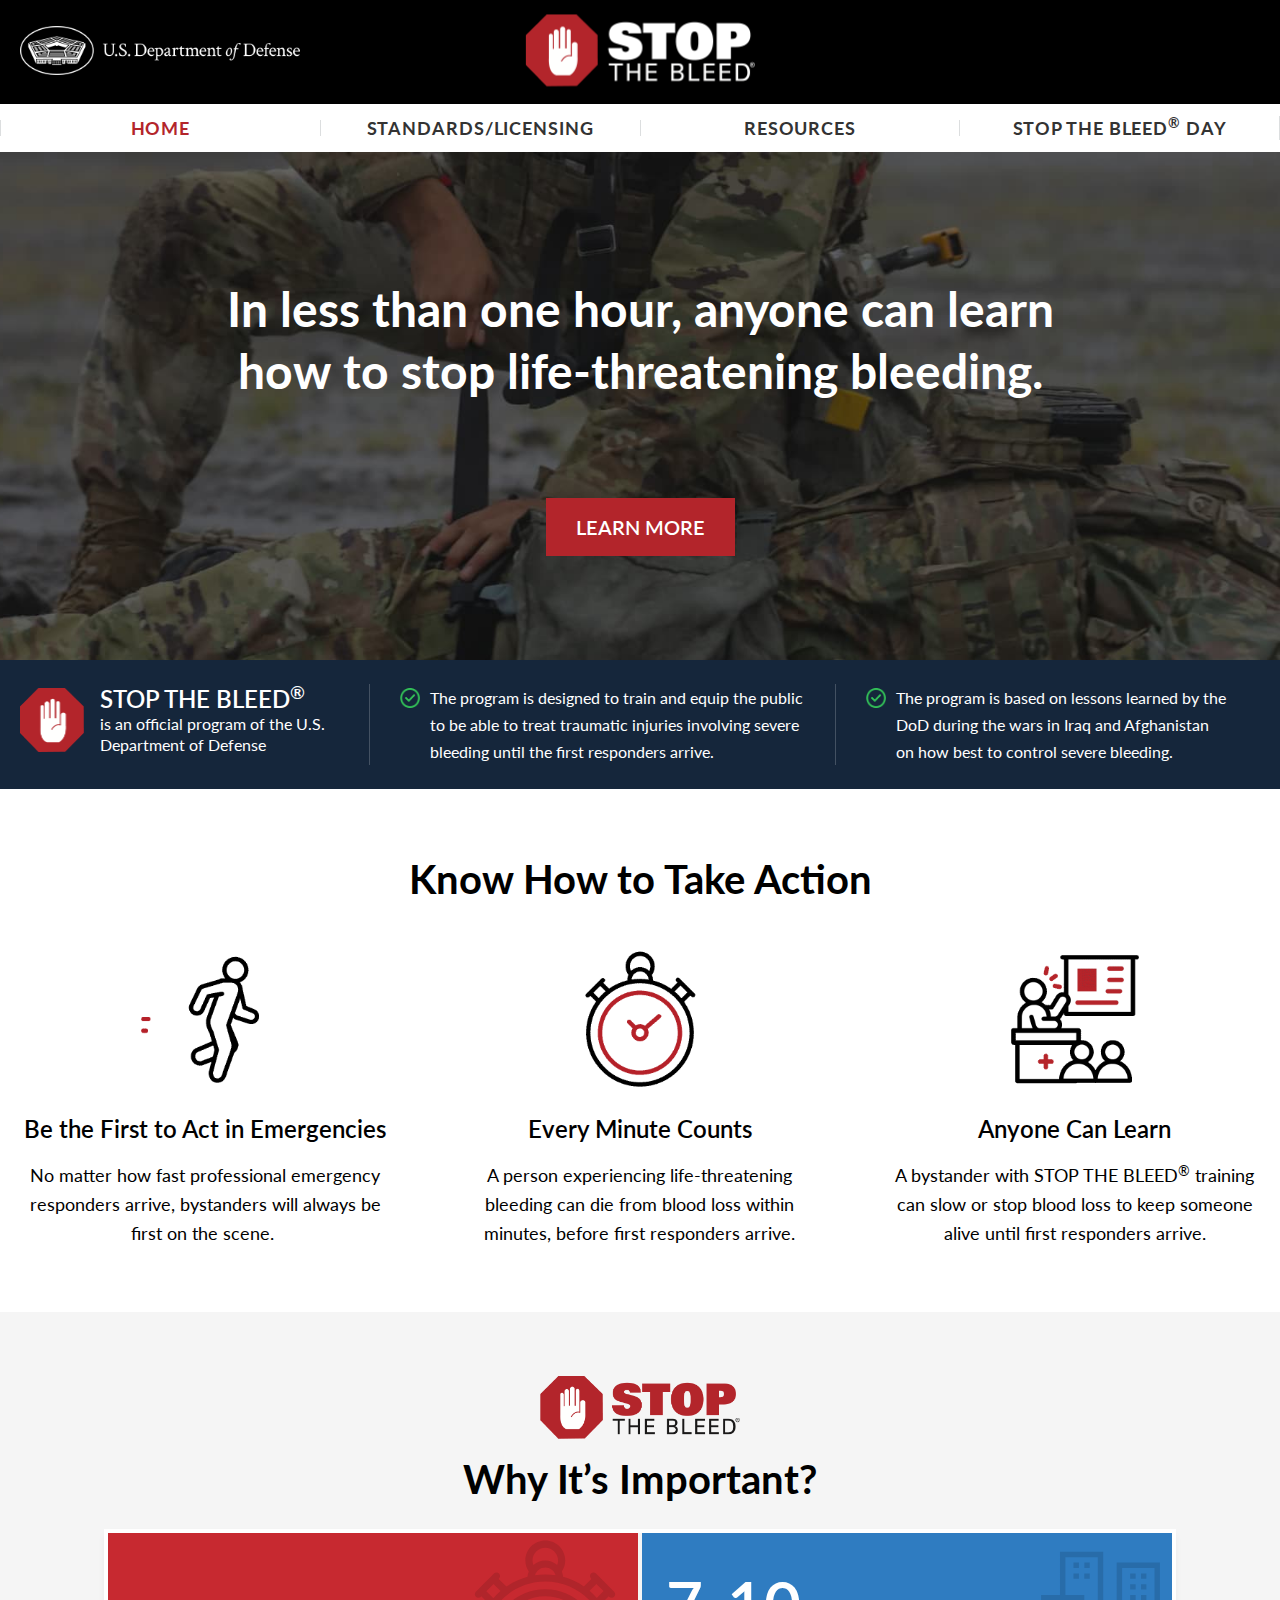
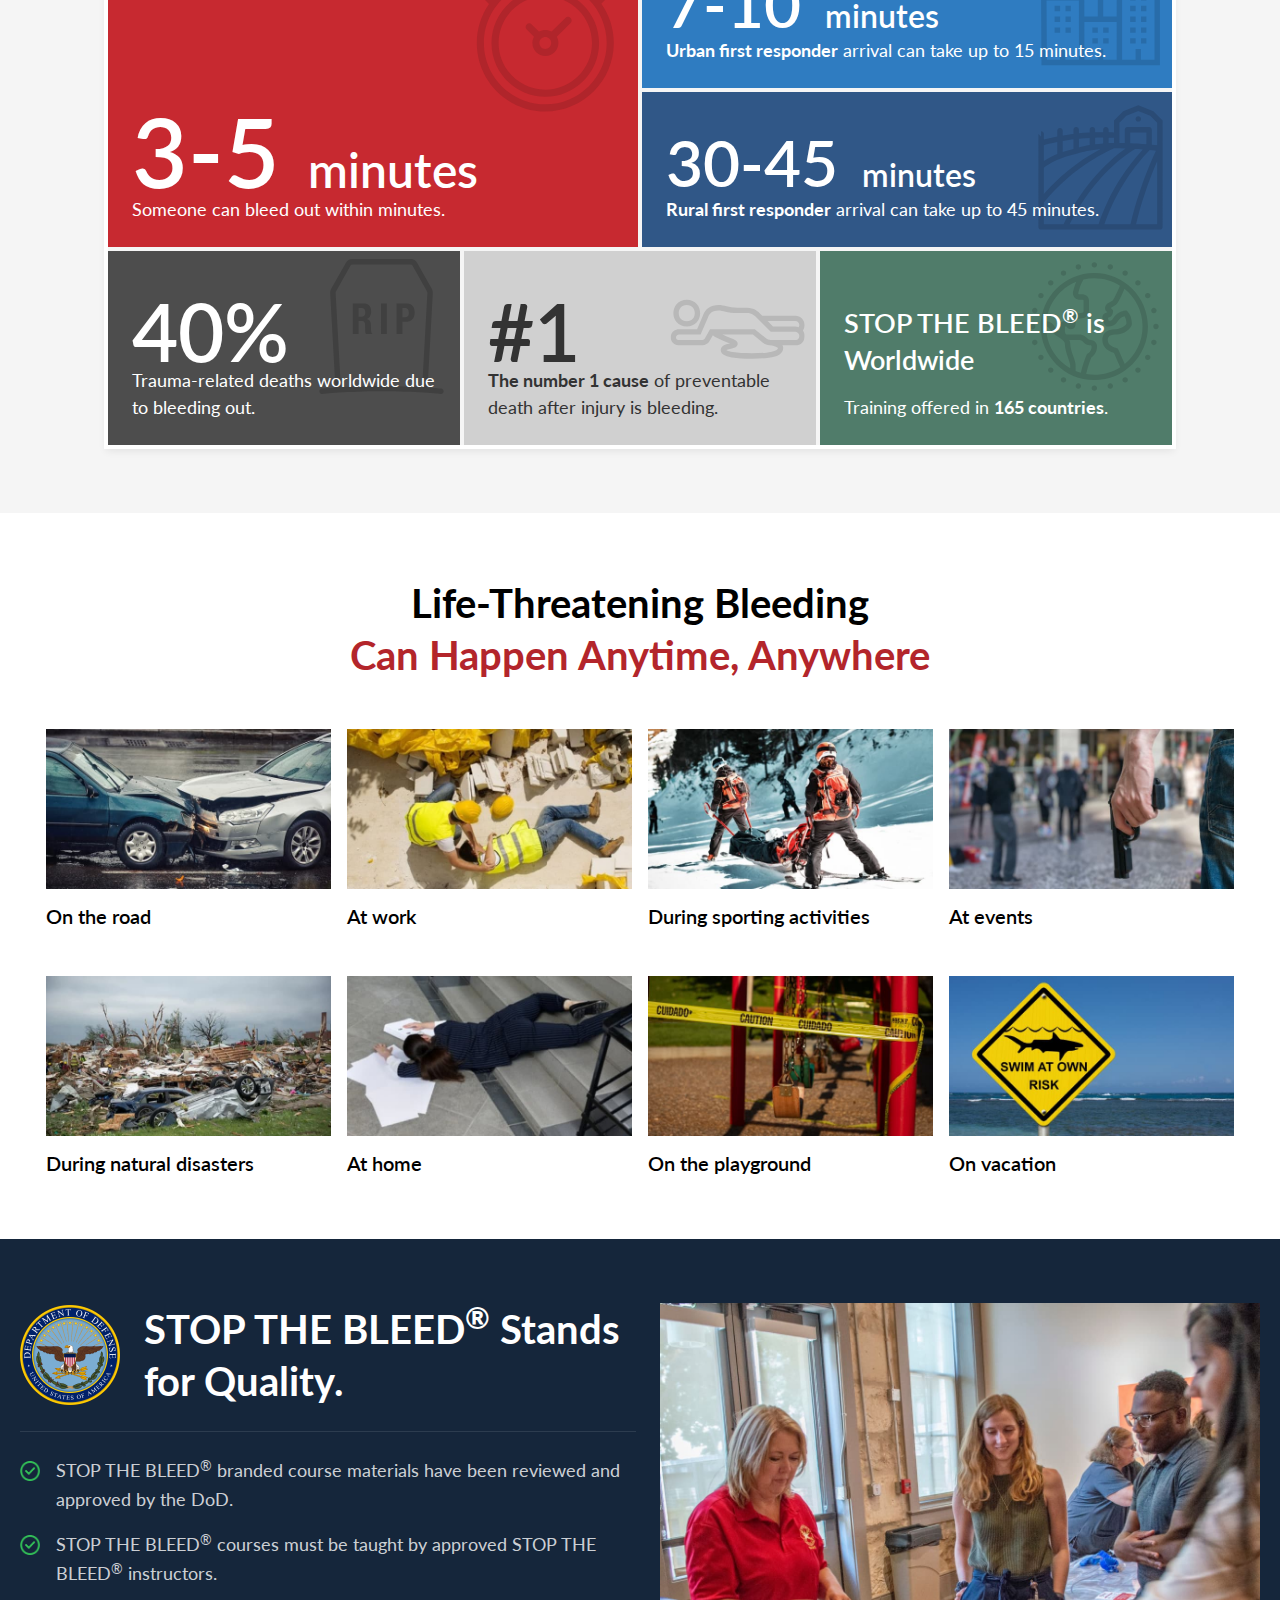
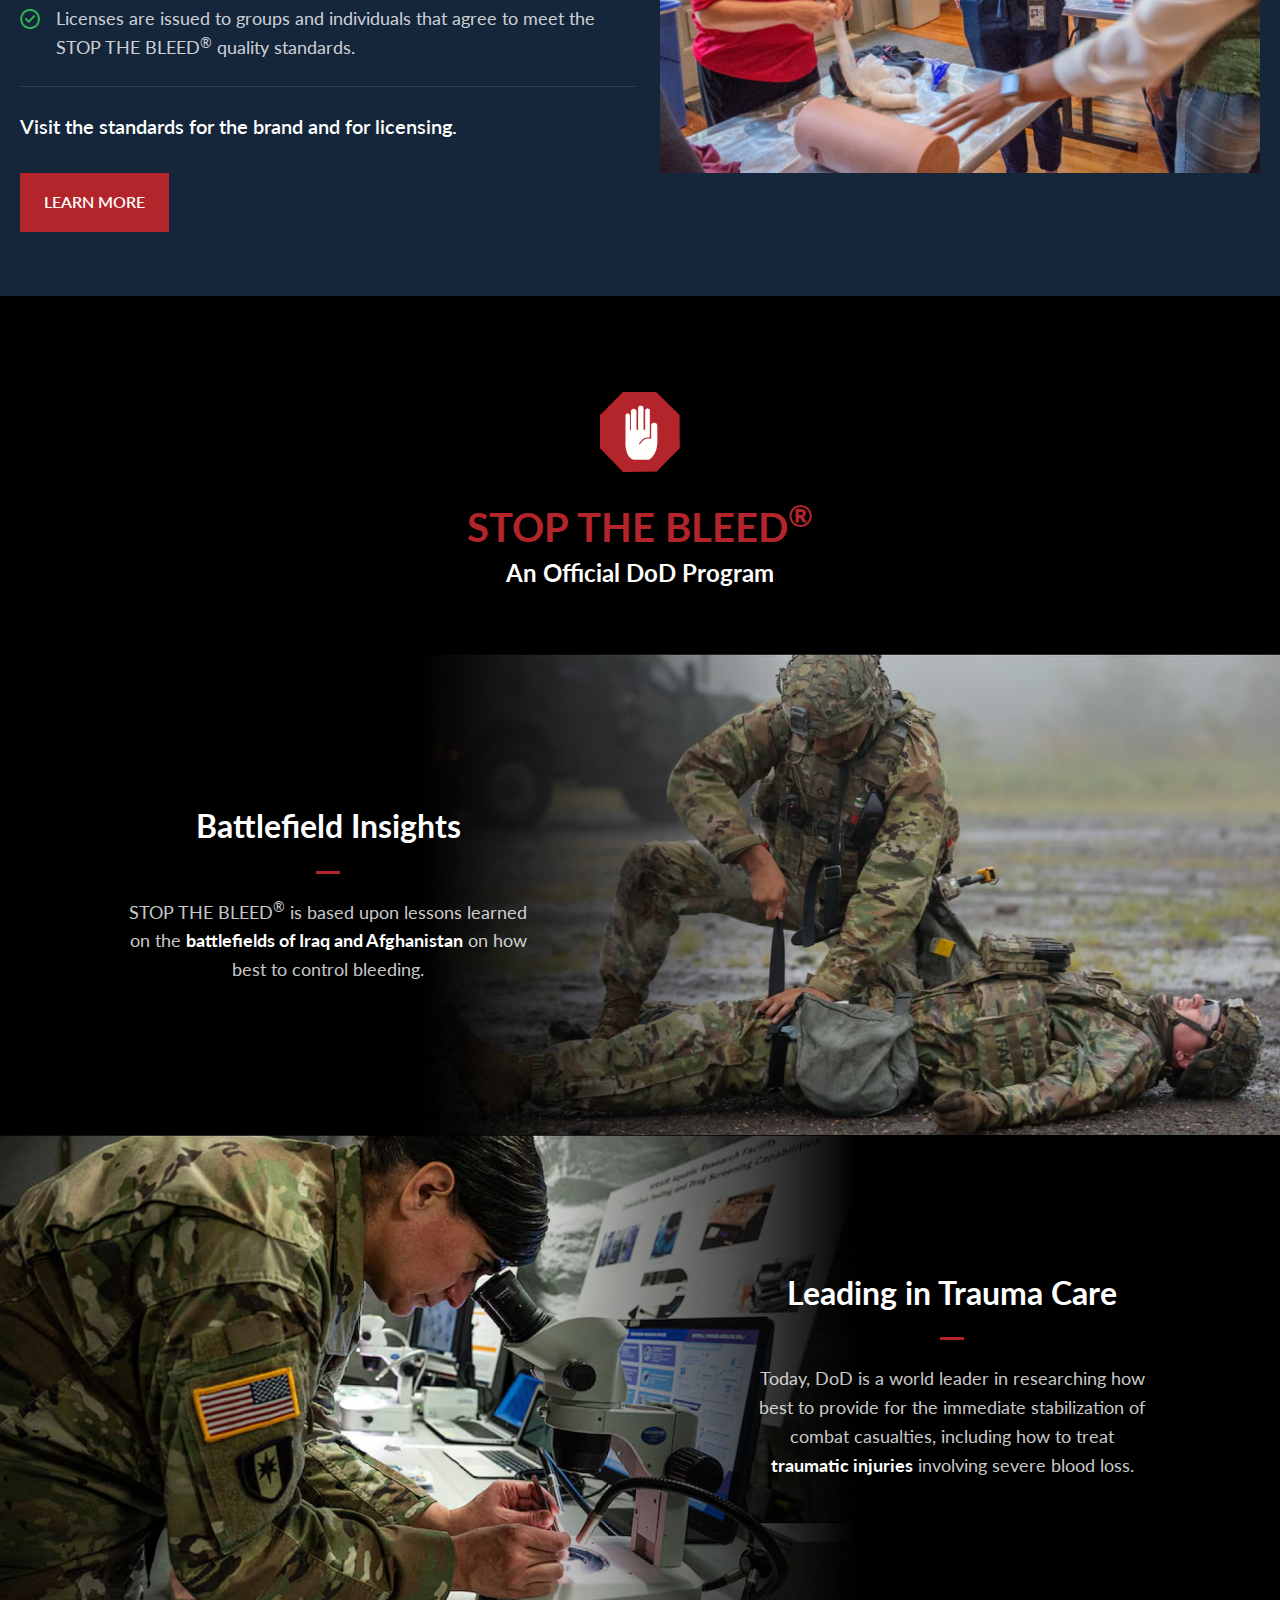
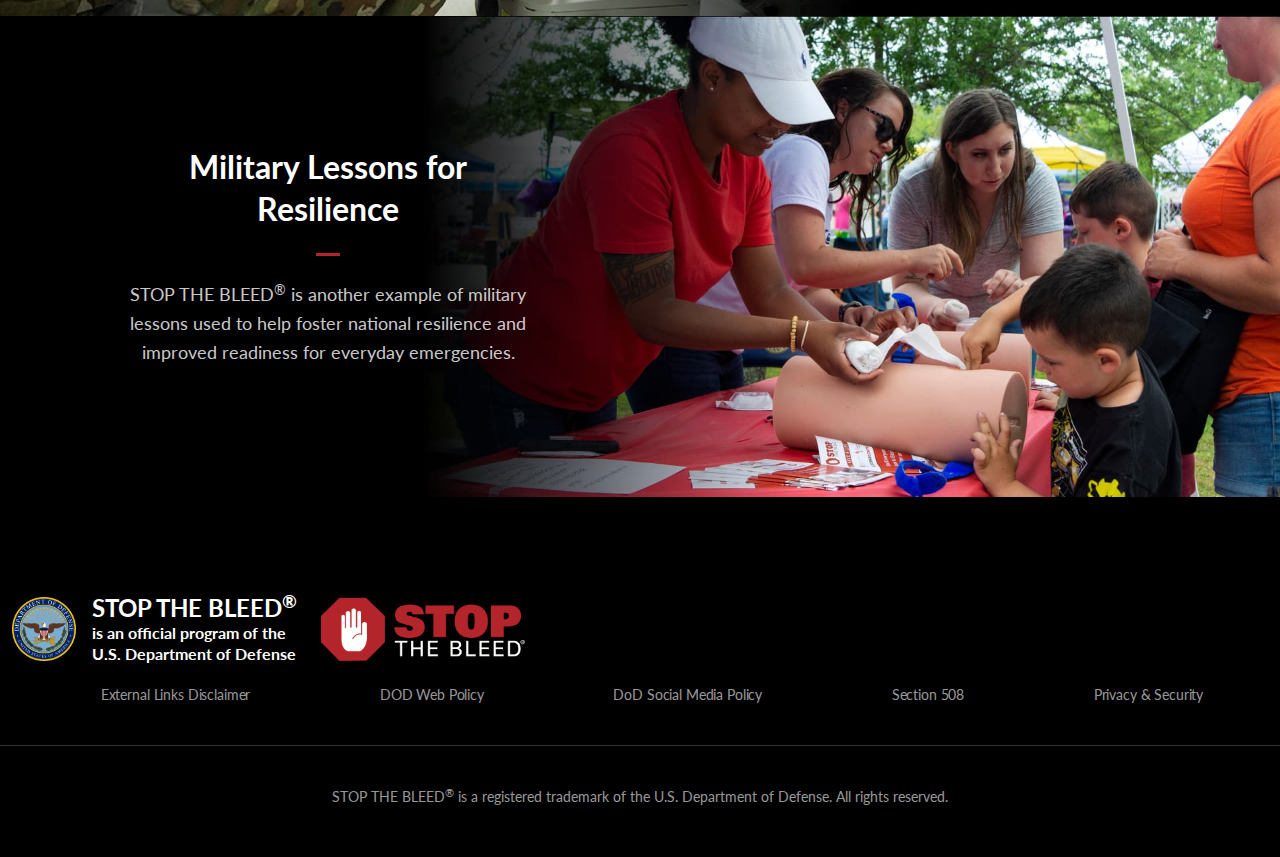
==== commit f5f0d021: "Adding STB Day page" ====
--- a/index.html
+++ b/index.html
@@ -1,12 +1,12 @@
 <!doctype html>
 <html lang="en-US">
 <head prefix="og: https://ogp.me/ns#">
-<!-- Google Tag Manager -->
+<!-- Google Tag Manager --> 
 <script>(function(w,d,s,l,i){w[l]=w[l]||[];w[l].push({'gtm.start':
 new Date().getTime(),event:'gtm.js'});var f=d.getElementsByTagName(s)[0],
 j=d.createElement(s),dl=l!='dataLayer'?'&l='+l:'';j.async=true;j.src=
 'https://www.googletagmanager.com/gtm.js?id='+i+dl;f.parentNode.insertBefore(j,f);
-})(window,document,'script','dataLayer','GTM-W4WP4XMF');</script>
+})(window,document,'script','dataLayer','GTM-W4WP4XMF');</script> 
 <!-- End Google Tag Manager -->
 <meta charset="UTF-8">
 <title>DoD STOP THE BLEED®</title>
@@ -39,8 +39,8 @@
 
 <!-- Import jquery and scripts --> 
 <script src="https://code.jquery.com/jquery-1.12.4.min.js"></script> 
-<script src="js/menu.js"></script>
-<!-- Schema Markup -->	
+<script src="js/menu.js"></script> 
+<!-- Schema Markup --> 
 <script type="application/ld+json">
 	{
 	  "@context": "https://schema.org",
@@ -59,9 +59,9 @@
 		"@id": "https://www.dodstopthebleed.org/"
 	  }
 	}
-</script>	
-<!-- Google tag (gtag.js) -->
-<script async src="https://www.googletagmanager.com/gtag/js?id=G-KY23160KFX"></script>
+</script> 
+<!-- Google tag (gtag.js) --> 
+<script async src="https://www.googletagmanager.com/gtag/js?id=G-KY23160KFX"></script> 
 <script>
   window.dataLayer = window.dataLayer || [];
   function gtag(){dataLayer.push(arguments);}
@@ -72,10 +72,12 @@
 </head>
 <body>
 <!-- Google Tag Manager (noscript) -->
-<noscript><iframe src="https://www.googletagmanager.com/ns.html?id=GTM-W4WP4XMF"
-height="0" width="0" style="display:none;visibility:hidden"></iframe></noscript>
-<!-- End Google Tag Manager (noscript) -->
-<!-- modal window -->  
+<noscript>
+<iframe src="https://www.googletagmanager.com/ns.html?id=GTM-W4WP4XMF"
+height="0" width="0" style="display:none;visibility:hidden"></iframe>
+</noscript>
+<!-- End Google Tag Manager (noscript) --> 
+<!-- modal window -->
 <div class="menu-icon"><img src="img/menu_icon.svg" alt="menu"/></div>
 <div class="slide_modal">
   <nav class="slide-menu">
@@ -84,6 +86,7 @@
       <li><a href="index.html" title="DoD STOP THE BLEED® - Home"　ontouchstart>Home</a></li>
       <li><a href="dod-stop-the-bleed-standards.html" title="DoD STOP THE BLEED® - Standards/Licenses" ontouchstart>Standards/Licensing</a></li>
       <li><a href="dod-stop-the-bleed-resources.html" title="DoD STOP THE BLEED® - Resources" ontouchstart>Resources</a></li>
+      <li><a href="dod-stop-the-bleed-day.html" title="DoD STOP THE BLEED® - STOP THE BLEED<sup>&#174;</sup> Day" ontouchstart>STOP THE BLEED<sup>&#174;</sup> Day</a></li>
     </ul>
     <ul>
       <li><a href="dod-stop-the-bleed-external-links-disclaimer.html" title="Links Disclaimer">External Links Disclaimer</a></li>
@@ -107,6 +110,7 @@
     <li class="active"><strong>Home</strong></li>
     <li><a href="dod-stop-the-bleed-standards.html" title="DoD STOP THE BLEED® - Standards/Licenses"><strong>Standards/Licensing</strong></a></li>
     <li><a href="dod-stop-the-bleed-resources.html" title="DoD STOP THE BLEED® - Resources"><strong>Resources</strong></a></li>
+    <li><a href="dod-stop-the-bleed-day.html" title="DoD STOP THE BLEED® - STOP THE BLEED<sup>&#174;</sup> Day"><strong>STOP THE BLEED<sup>&#174;</sup> Day</strong></a></li>
   </ul>
 </div>
 <div class="main_cont">
@@ -200,28 +204,21 @@
     <div>
       <h3>Battlefield Insights</h3>
       <hr>
-      <p>STOP THE BLEED<sup>&#174;</sup> is based upon lessons learned on the <strong>battlefields of Iraq and Afghanistan</strong> on how best to control bleeding.
-      <img class="dps" src="img/index/program_1.jpg" width="1284" height="723" alt="Battlefield Insights">
-      </p>
+      <p>STOP THE BLEED<sup>&#174;</sup> is based upon lessons learned on the <strong>battlefields of Iraq and Afghanistan</strong> on how best to control bleeding. <img class="dps" src="img/index/program_1.jpg" width="1284" height="723" alt="Battlefield Insights"> </p>
     </div>
   </div>
   <div class="second">
     <div>
       <h3>Leading in Trauma Care</h3>
       <hr>
-      <p>Today, DoD is a world leader in researching how best to provide for the immediate stabilization of combat casualties, including how to treat <strong>traumatic injuries</strong> involving severe blood loss.
-      <img class="dps" src="img/index/program_2.jpg" width="1284" height="723" alt="Leading in Trauma Care">
-      </p>
+      <p>Today, DoD is a world leader in researching how best to provide for the immediate stabilization of combat casualties, including how to treat <strong>traumatic injuries</strong> involving severe blood loss. <img class="dps" src="img/index/program_2.jpg" width="1284" height="723" alt="Leading in Trauma Care"> </p>
     </div>
   </div>
   <div class="third">
     <div>
       <h3>Military Lessons for Resilience</h3>
       <hr>
-      <p>STOP THE BLEED<sup>&#174;</sup> is another example of military lessons used to help foster national resilience and improved readiness for everyday emergencies.
-      <img class="dps" src="img/index/program_3.jpg" width="1284" height="723" alt="Military Lessons for Resilience">
-      </p>
-      
+      <p>STOP THE BLEED<sup>&#174;</sup> is another example of military lessons used to help foster national resilience and improved readiness for everyday emergencies. <img class="dps" src="img/index/program_3.jpg" width="1284" height="723" alt="Military Lessons for Resilience"> </p>
     </div>
   </div>
 </div>
--- a/css/style.css
+++ b/css/style.css
@@ -974,6 +974,70 @@
 .stb_courses_cont .linkbutton {
   margin: 0;
 }
+/* Stop the bleed Day - */
+.headerblock.stbday {
+  background: url(../img/stbday/stbday_h1_bk.jpg);
+  background-size: cover;
+  margin: 0 auto 96px;
+}
+.stbday h1 {
+  display: inline-block;
+  color: #B3252B;
+  background: #fff;
+  margin: 206px auto;
+  padding: 8px 24px;
+  text-align: center;
+  font-family: Lato;
+  font-size: 48px;
+  font-style: normal;
+  font-weight: 800;
+  line-height: 150%; /* 72px */
+}
+.stbd_initial {
+	width: 770px;
+	height: auto;
+	margin: 0 auto 96px;
+}
+
+.stbd_initial p {
+	margin-bottom: 1.5rem;
+}
+
+.stbd_projects, .stbd_training  {
+	width: 770px;
+	height: auto;
+	margin: 0 auto 96px;
+}
+
+.stbd_projects h2, .stbd_training h2  {
+	background: #15263B;
+	padding: 8px 20px;
+	color: #fff;
+	text-align: left;
+}
+
+.stbd_projects > p {
+	width: 770px;
+	text-align: center;
+	margin: 0 auto 48px;
+}
+
+.stbd_projects .project {
+	display: flex;
+	width: 856px;
+	margin: 0 auto 8px;
+	justify-content:space-between;
+}
+
+.stbd_projects .project div img {
+	width: 298px;
+	height: auto;
+}
+
+.stbd_projects .project .texts {
+	width: 510px;
+}
+
 /* Others */
 .main {
   background: #F5F5F5;
